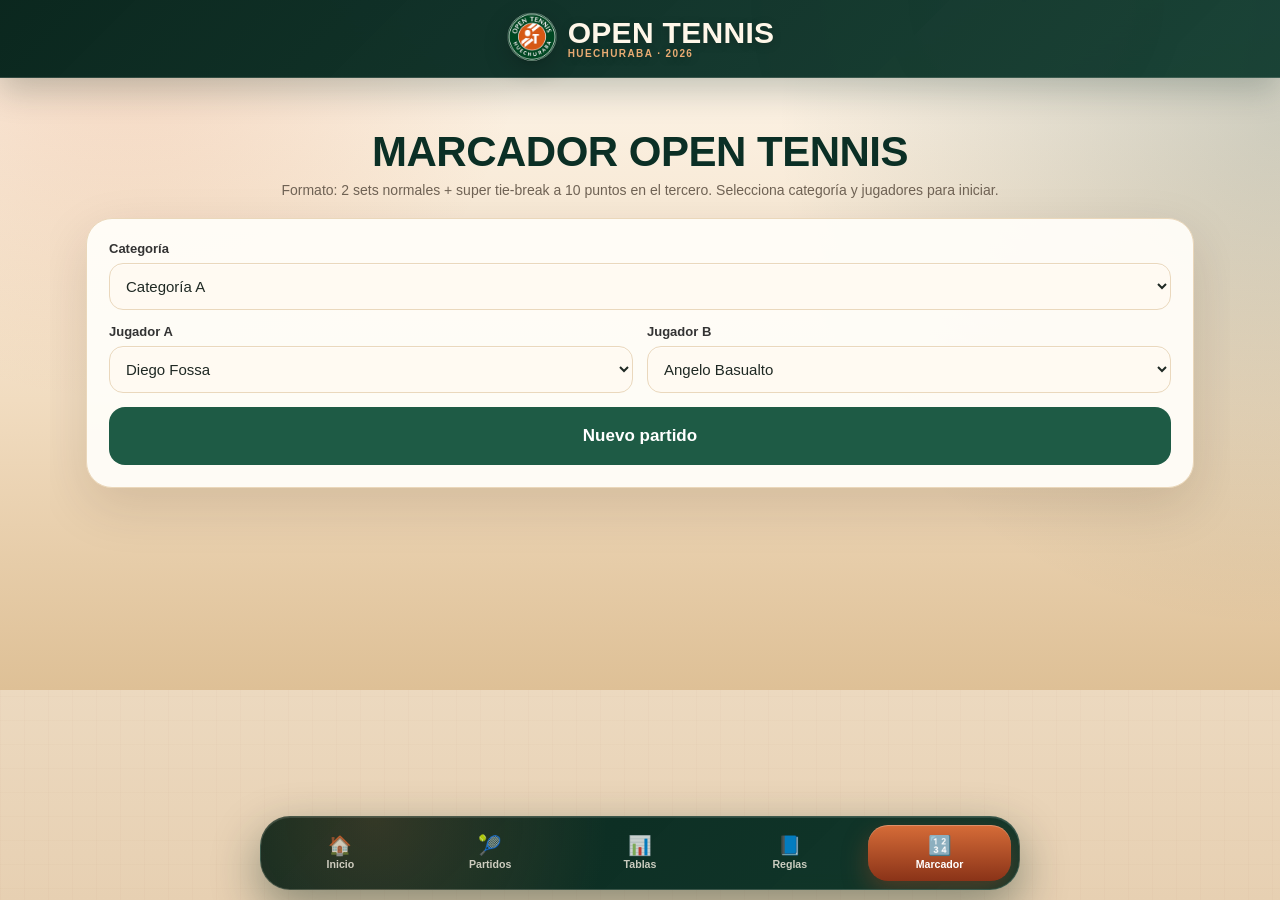
==== marcador.html @ 6104d32c "Add files via upload" ====
<!DOCTYPE html>
<html lang="es">
<head>
  <meta charset="UTF-8" />
  <meta name="viewport" content="width=device-width, initial-scale=1, viewport-fit=cover" />
  <title>Marcador Open Tennis</title>

  <style>
    :root {
      --club-green: #6aa84f;
      --club-green-dark: #4f8738;
      --club-orange: #ff9900;
      --club-orange-dark: #e68a00;
      --bg: #f5f7f4;
      --card: #ffffff;
      --text: #1f2933;
      --muted: #6b7280;
      --line: #d9e2d1;
      --soft-green: #eaf4e4;
      --soft-orange: #fff3df;
      --danger: #c00000;
      --danger-soft: #fde8e8;
      --info: #2563eb;
      --info-soft: #eaf1ff;
      --shadow: 0 8px 24px rgba(0,0,0,0.10);
      --radius: 22px;
    }

    * {
      box-sizing: border-box;
    }

    html,
    body {
      width: 100%;
      max-width: 100%;
      overflow-x: hidden;
      -webkit-text-size-adjust: 100%;
      text-size-adjust: 100%;
    }

    body {
      margin: 0;
      font-family: Arial, sans-serif;
      background: linear-gradient(180deg, #ffffff 0%, var(--bg) 100%);
      color: var(--text);
    }

    .app {
      max-width: 1120px;
      margin: 0 auto;
      padding: 18px;
    }

    .header {
      text-align: center;
      margin-bottom: 18px;
    }

    .header h1 {
      margin: 0;
      font-size: clamp(28px, 5vw, 42px);
      font-weight: 900;
      color: var(--club-green-dark);
      letter-spacing: -0.5px;
    }

    .header p {
      margin: 6px 0 0;
      color: var(--muted);
      font-size: 14px;
    }

    .setup-card,
    .score-card,
    .side-card,
    .status-card,
    .final-card,
    .history-card,
    .manual-card {
      background: var(--card);
      border: 1px solid var(--line);
      border-radius: var(--radius);
      box-shadow: var(--shadow);
    }

    .setup-card {
      padding: 16px;
      margin-bottom: 16px;
    }

    .setup-grid {
      display: grid;
      grid-template-columns: 160px 1fr 1fr auto;
      gap: 12px;
      align-items: end;
    }

    .label {
      font-size: 13px;
      font-weight: 800;
      margin-bottom: 7px;
      color: #333;
    }

    select,
    input,
    button {
      font-family: inherit;
    }

    select,
    input[type="number"] {
      width: 100%;
      border: 1px solid var(--line);
      border-radius: 14px;
      padding: 13px 12px;
      font-size: 15px;
      background: white;
      outline: none;
    }

    select:focus,
    input[type="number"]:focus {
      border-color: var(--club-green);
      box-shadow: 0 0 0 3px rgba(106,168,79,0.16);
    }

    .score-layout {
      display: grid;
      grid-template-columns: 1.35fr 0.85fr;
      gap: 16px;
    }

    .score-card {
      padding: 16px;
    }

    .match-banner {
      background: linear-gradient(135deg, var(--club-green), var(--club-green-dark));
      color: white;
      border-radius: 20px;
      padding: 16px;
      text-align: center;
      margin-bottom: 14px;
      position: relative;
      overflow: hidden;
    }

    .match-banner::after {
      content: "";
      position: absolute;
      width: 180px;
      height: 180px;
      right: -70px;
      top: -85px;
      border-radius: 999px;
      background: rgba(255, 255, 255, 0.12);
      pointer-events: none;
    }

    .match-banner-title {
      font-size: 13px;
      font-weight: 800;
      opacity: 0.9;
      text-transform: uppercase;
      letter-spacing: 0.06em;
      margin-bottom: 6px;
      position: relative;
      z-index: 1;
    }

    .match-banner-names {
      font-size: clamp(22px, 4vw, 34px);
      font-weight: 900;
      line-height: 1.15;
      position: relative;
      z-index: 1;
    }

    .serve-strip {
      margin-top: 12px;
      display: inline-flex;
      align-items: center;
      gap: 8px;
      padding: 8px 13px;
      border-radius: 999px;
      background: rgba(255,255,255,0.18);
      font-weight: 800;
      font-size: 14px;
      position: relative;
      z-index: 1;
    }

    .wake-strip {
      margin-top: 10px;
      display: flex;
      flex-wrap: wrap;
      align-items: center;
      justify-content: center;
      gap: 8px;
      position: relative;
      z-index: 1;
    }

    .wake-indicator {
      display: inline-flex;
      align-items: center;
      justify-content: center;
      gap: 6px;
      border-radius: 999px;
      padding: 7px 11px;
      background: rgba(255,255,255,0.16);
      color: white;
      font-size: 12px;
      font-weight: 900;
    }

    .wake-indicator.on {
      background: rgba(255,255,255,0.28);
    }

    .mini-action {
      border: 1px solid rgba(255,255,255,0.45);
      background: rgba(255,255,255,0.15);
      color: white;
      padding: 8px 11px;
      border-radius: 999px;
      font-size: 12px;
      min-height: 0;
    }

    /*
      El encabezado queda limpio: solo categoría y jugadores.
      El sacador y el estado del partido se muestran únicamente
      en la tarjeta "Estado del partido".
    */
    .match-banner .serve-strip,
    .match-banner .wake-strip {
      display: none !important;
    }

    .big-score {
      display: grid;
      grid-template-columns: 1fr 1fr;
      gap: 12px;
      margin-bottom: 14px;
    }

    .player-control {
      border: 2px solid var(--line);
      border-radius: 22px;
      padding: 14px;
      background: white;
      transition: 0.2s ease;
      min-width: 0;
    }

    .player-control.serving {
      border-color: var(--club-orange);
      background: var(--soft-orange);
      box-shadow: 0 0 0 4px rgba(255,153,0,0.15);
    }

    .player-name {
      font-size: 18px;
      font-weight: 900;
      text-align: center;
      margin-bottom: 10px;
    }

    .game-points {
      font-size: clamp(48px, 9vw, 86px);
      font-weight: 900;
      text-align: center;
      line-height: 1;
      color: var(--club-green-dark);
      margin-bottom: 12px;
    }

    .player-control.serving .game-points {
      color: var(--club-orange-dark);
    }

    .point-btn {
      width: 100%;
      border: none;
      background: var(--club-green);
      color: white;
      padding: 18px 12px;
      border-radius: 18px;
      font-size: 20px;
      font-weight: 900;
      cursor: pointer;
      min-height: 70px;
    }

    .player-control.serving .point-btn {
      background: var(--club-orange);
    }

    button {
      border: none;
      border-radius: 16px;
      padding: 13px 14px;
      font-size: 15px;
      font-weight: 900;
      cursor: pointer;
      transition: transform 0.08s ease, opacity 0.2s ease, box-shadow 0.2s ease;
      -webkit-tap-highlight-color: transparent;
    }

    button:active {
      transform: scale(0.98);
    }

    button:disabled {
      opacity: 0.55;
      cursor: not-allowed;
    }

    .controls-row {
      display: grid;
      grid-template-columns: repeat(5, minmax(0, 1fr));
      gap: 10px;
      margin-top: 14px;
    }

    .ghost {
      background: white;
      border: 1px solid var(--line);
      color: var(--text);
    }

    .undo-btn {
      background: #fff7ed;
      border: 1px solid #f59e0b;
      color: #92400e;
    }

    .undo-btn:not(:disabled) {
      background: #f59e0b;
      border-color: #d97706;
      color: white;
      box-shadow: 0 8px 18px rgba(245, 158, 11, 0.24);
    }

    .undo-btn:disabled {
      background: #fef3c7;
      border-color: #fde68a;
      color: #a16207;
      opacity: 0.72;
    }

    .green-btn {
      background: var(--club-green);
      color: white;
    }

    .orange-btn {
      background: var(--club-orange);
      color: white;
    }

    .blue-btn {
      background: var(--info);
      color: white;
    }

    .danger-btn {
      background: var(--danger);
      color: white;
    }

    .sets-table {
      margin-top: 14px;
      border: 1px solid var(--line);
      border-radius: 18px;
      overflow: hidden;
      background: white;
    }

    .sets-row {
      display: grid;
      grid-template-columns: 1.4fr 0.8fr 0.8fr 0.8fr 0.8fr;
      text-align: center;
      align-items: center;
      border-bottom: 1px solid var(--line);
    }

    .sets-row:last-child {
      border-bottom: none;
    }

    .sets-head {
      background: var(--club-green);
      color: white;
      font-weight: 900;
      font-size: 13px;
    }

    .sets-row > div {
      padding: 10px 8px;
      border-right: 1px solid var(--line);
    }

    .sets-row > div:last-child {
      border-right: none;
    }

    .sets-player {
      text-align: left;
      font-weight: 900;
    }

    .sets-number {
      font-size: 22px;
      font-weight: 900;
    }

    .side {
      display: grid;
      gap: 14px;
      align-content: start;
    }

    .side-card,
    .manual-card {
      padding: 14px;
    }

    .side-title {
      font-size: 17px;
      font-weight: 900;
      margin-bottom: 10px;
      color: var(--club-green-dark);
    }

    .set-mini {
      display: grid;
      gap: 10px;
    }

    .set-box {
      border: 1px solid var(--line);
      border-radius: 16px;
      padding: 12px;
      background: white;
    }

    .set-box.active {
      border-color: var(--club-orange);
      background: var(--soft-orange);
    }

    .set-box.done {
      border-color: var(--club-green);
      background: var(--soft-green);
    }

    .set-box-title {
      display: flex;
      justify-content: space-between;
      gap: 10px;
      align-items: center;
      font-weight: 900;
      margin-bottom: 8px;
    }

    .set-score-line {
      display: grid;
      grid-template-columns: 1fr auto;
      gap: 10px;
      margin: 5px 0;
      align-items: center;
    }

    .set-score-name {
      font-size: 13px;
      color: #333;
      font-weight: 700;
    }

    .set-score-value {
      font-size: 24px;
      font-weight: 900;
    }

    .badge {
      display: inline-block;
      border-radius: 999px;
      padding: 6px 10px;
      font-size: 12px;
      font-weight: 900;
      background: #f3f4f6;
      color: #333;
      border: 1px solid var(--line);
    }

    .badge.green {
      background: var(--soft-green);
      color: var(--club-green-dark);
      border-color: #b6d7a8;
    }

    .badge.orange {
      background: var(--soft-orange);
      color: #9a5b00;
      border-color: #ffd38a;
    }

    .badge.red {
      background: var(--danger-soft);
      color: var(--danger);
      border-color: #f4aaaa;
    }

    .badge.blue {
      background: var(--info-soft);
      color: var(--info);
      border-color: #adc7ff;
    }

    .status-card {
      padding: 16px;
      margin-top: 16px;
    }

    .status-title {
      font-size: 20px;
      font-weight: 900;
      margin-bottom: 10px;
      color: var(--club-green-dark);
    }

    .status-line {
      display: flex;
      gap: 8px;
      flex-wrap: wrap;
    }

    .change-alert {
      display: none;
      margin-top: 12px;
      background: var(--club-orange);
      color: white;
      padding: 12px;
      border-radius: 16px;
      font-weight: 900;
      text-align: center;
      font-size: 18px;
    }

    .change-alert.visible {
      display: block;
    }

    .final-card {
      display: none;
      padding: 18px;
      margin-top: 16px;
      border: 2px solid var(--club-green);
      background: linear-gradient(135deg, #eaf4e4 0%, #ffffff 48%, #fff3df 100%);
      text-align: center;
      overflow: hidden;
      position: relative;
    }

    .final-card::before {
      content: "🏆";
      position: absolute;
      right: 18px;
      top: 12px;
      font-size: 48px;
      opacity: 0.15;
    }

    .final-card.visible {
      display: block;
    }

    .final-title {
      font-size: 24px;
      font-weight: 900;
      color: var(--club-green-dark);
      margin-bottom: 8px;
    }

    .final-winner {
      font-size: clamp(26px, 5vw, 38px);
      font-weight: 900;
      margin-bottom: 8px;
      letter-spacing: -0.5px;
    }

    .final-result {
      display: inline-block;
      background: white;
      border: 1px solid #b6d7a8;
      border-radius: 999px;
      padding: 9px 15px;
      font-size: 16px;
      font-weight: 900;
      color: var(--club-green-dark);
      box-shadow: 0 8px 22px rgba(0,0,0,0.08);
    }

    .final-actions {
      display: grid;
      grid-template-columns: repeat(3, minmax(0, 1fr));
      gap: 10px;
      margin-top: 14px;
    }

    .final-preview {
      margin-top: 14px;
      border: 1px dashed #b6d7a8;
      border-radius: 18px;
      padding: 12px;
      background: rgba(255,255,255,0.7);
      color: #35502c;
      font-weight: 800;
      font-size: 13px;
    }

    .history-card {
      margin-top: 16px;
      overflow: hidden;
    }

    .history-toggle {
      width: 100%;
      background: white;
      color: var(--text);
      border-radius: 0;
      border-bottom: 1px solid var(--line);
      text-align: left;
      display: flex;
      justify-content: space-between;
      align-items: center;
    }

    .history-content {
      display: none;
      padding: 12px;
    }

    .history-card.open .history-content {
      display: block;
    }

    .log-list {
      display: grid;
      gap: 8px;
      max-height: 260px;
      overflow: auto;
    }

    .log-item {
      border: 1px solid var(--line);
      border-radius: 12px;
      padding: 9px 10px;
      background: white;
      font-size: 13px;
    }

    .log-item.success {
      background: var(--soft-green);
      border-color: #b6d7a8;
      font-weight: 800;
    }

    .log-item.warning {
      background: var(--soft-orange);
      border-color: #ffd38a;
      font-weight: 800;
    }

    .log-item.danger {
      background: var(--danger-soft);
      border-color: #f4aaaa;
      font-weight: 800;
    }

    .log-item.info {
      background: #f8fafc;
    }

    .manual-note {
      margin: 0 0 10px;
      color: var(--muted);
      font-size: 13px;
      line-height: 1.35;
    }

    .modal-backdrop {
      position: fixed;
      inset: 0;
      display: none;
      align-items: center;
      justify-content: center;
      padding: 16px;
      background: rgba(15, 23, 42, 0.58);
      z-index: 9999;
    }

    .modal-backdrop.visible {
      display: flex;
    }

    .modal {
      width: min(720px, 100%);
      max-height: min(88vh, 760px);
      overflow: auto;
      background: white;
      border-radius: 24px;
      box-shadow: 0 24px 70px rgba(0,0,0,0.35);
      border: 1px solid rgba(255,255,255,0.5);
    }

    .modal-header {
      position: sticky;
      top: 0;
      z-index: 2;
      display: flex;
      align-items: center;
      justify-content: space-between;
      gap: 12px;
      padding: 16px 18px;
      border-bottom: 1px solid var(--line);
      background: rgba(255,255,255,0.96);
      backdrop-filter: blur(12px);
      -webkit-backdrop-filter: blur(12px);
    }

    .modal-title {
      font-size: 20px;
      font-weight: 900;
      color: var(--club-green-dark);
    }

    .modal-close {
      width: 42px;
      height: 42px;
      padding: 0;
      border-radius: 999px;
    }

    .modal-body {
      padding: 16px 18px;
    }

    .correction-grid {
      display: grid;
      grid-template-columns: 1.1fr 1fr 1fr;
      gap: 10px;
      align-items: end;
      margin-bottom: 12px;
    }

    .correction-grid.head {
      font-size: 12px;
      color: var(--muted);
      font-weight: 900;
      text-transform: uppercase;
      letter-spacing: 0.04em;
      align-items: center;
    }

    .modal-actions {
      display: flex;
      justify-content: flex-end;
      gap: 10px;
      padding: 16px 18px;
      border-top: 1px solid var(--line);
      background: #fafafa;
    }

    .toast {
      position: fixed;
      left: 50%;
      bottom: calc(86px + env(safe-area-inset-bottom, 0px));
      transform: translateX(-50%) translateY(10px);
      z-index: 10000;
      width: min(520px, calc(100% - 24px));
      border-radius: 999px;
      background: rgba(15, 23, 42, 0.94);
      color: white;
      padding: 12px 16px;
      box-shadow: 0 16px 40px rgba(0,0,0,0.26);
      font-size: 14px;
      font-weight: 800;
      text-align: center;
      opacity: 0;
      pointer-events: none;
      transition: opacity 180ms ease, transform 180ms ease;
    }

    .toast.visible {
      opacity: 1;
      transform: translateX(-50%) translateY(0);
    }

    .mobile-appbar {
      display: none;
    }

    .bottom-nav {
      display: none;
    }

    .app,
    .score-card,
    .setup-card,
    .side-card,
    .status-card,
    .final-card,
    .history-card,
    .sets-table,
    .match-banner,
    .player-control {
      min-width: 0;
      max-width: 100%;
    }

    .match-banner-names,
    .player-name,
    .sets-player,
    .log-item {
      overflow-wrap: anywhere;
    }

    @media (max-width: 900px) {
      .score-layout {
        grid-template-columns: 1fr;
      }

      .side {
        order: 2;
      }

      .setup-grid {
        grid-template-columns: 1fr 1fr;
      }

      .setup-grid > div:first-child,
      .setup-grid > div:last-child {
        grid-column: 1 / -1;
      }
    }

    @media (max-width: 820px) {
      body {
        padding-bottom: calc(78px + env(safe-area-inset-bottom));
      }

      .mobile-appbar {
        position: sticky;
        top: 0;
        display: flex;
        align-items: center;
        justify-content: space-between;
        min-height: 54px;
        padding: calc(10px + env(safe-area-inset-top)) 14px 10px;
        background: rgba(255,255,255,0.96);
        backdrop-filter: blur(16px);
        -webkit-backdrop-filter: blur(16px);
        border-bottom: 1px solid #d9e2d1;
        box-shadow: 0 5px 18px rgba(0,0,0,0.06);
        z-index: 150;
      }

      .appbar-brand {
        color: #053b2c;
        text-decoration: none;
        font-weight: 900;
        font-size: 20px;
        line-height: 1;
      }

      .appbar-section {
        color: #6b7280;
        font-size: 12px;
        font-weight: 900;
      }

      .bottom-nav {
        position: fixed;
        left: 0;
        right: 0;
        bottom: 0;
        height: calc(68px + env(safe-area-inset-bottom));
        display: grid;
        grid-template-columns: repeat(5, minmax(0, 1fr));
        gap: 5px;
        padding: 6px 7px calc(6px + env(safe-area-inset-bottom));
        background: rgba(255,255,255,0.98);
        border-top: 1px solid #d9e2d1;
        box-shadow: 0 -8px 24px rgba(0,0,0,0.11);
        z-index: 250;
      }

      .bottom-nav a {
        min-width: 0;
        width: 100%;
        height: 56px;
        padding: 7px 4px 6px;
        border-radius: 16px;
        display: flex;
        flex-direction: column;
        justify-content: center;
        align-items: center;
        gap: 4px;
        text-align: center;
        color: #2f3b35;
        font-size: 10.8px;
        line-height: 1.05;
        font-weight: 900;
        text-decoration: none;
        overflow: hidden;
        -webkit-tap-highlight-color: transparent;
      }

      .bottom-nav a.active {
        color: white;
        background: linear-gradient(180deg, var(--club-green), var(--club-green-dark));
      }

      .bottom-nav .nav-icon {
        display: block;
        font-size: 20px;
        line-height: 1;
      }

      .bottom-nav .nav-label {
        display: block;
        max-width: 100%;
        overflow: hidden;
        text-overflow: ellipsis;
      }

      .app {
        width: 100%;
        max-width: 720px;
        padding: 12px 12px 22px;
      }

      .app > .header {
        display: none;
      }

      .setup-card,
      .score-card,
      .side-card,
      .status-card,
      .final-card,
      .history-card,
      .manual-card {
        border-radius: 18px;
        box-shadow: 0 6px 20px rgba(0,0,0,0.08);
      }

      .match-banner {
        border-radius: 18px;
        padding: 14px;
      }

      .sets-table {
        width: 100%;
        overflow: hidden;
      }

      .sets-row {
        grid-template-columns: minmax(82px, 1.35fr) repeat(4, minmax(42px, 0.75fr));
      }

      .sets-row > div {
        min-width: 0;
      }

      .sets-player {
        font-size: 12.5px;
      }
    }

    @media (max-width: 700px) {
      .app {
        padding: 12px;
      }

      .setup-grid {
        grid-template-columns: 1fr;
      }

      .big-score {
        grid-template-columns: 1fr;
      }

      .controls-row,
      .final-actions {
        grid-template-columns: 1fr;
      }

      .point-btn {
        min-height: 74px;
        font-size: 21px;
      }

      .sets-row {
        grid-template-columns: 1.4fr 0.7fr 0.7fr 0.7fr 0.7fr;
        font-size: 13px;
      }

      .sets-row > div {
        padding: 8px 5px;
      }

      .sets-number {
        font-size: 20px;
      }

      .final-winner {
        font-size: 24px;
      }

      .correction-grid,
      .correction-grid.head {
        grid-template-columns: 1fr 1fr;
      }

      .correction-grid > div:first-child,
      .correction-grid.head > div:first-child {
        grid-column: 1 / -1;
      }

      .modal-actions {
        display: grid;
        grid-template-columns: 1fr;
      }
    }

    @media (max-width: 380px) {
      .bottom-nav a {
        font-size: 9.8px;
        border-radius: 14px;
      }

      .bottom-nav .nav-icon {
        font-size: 18px;
      }

      .app {
        padding-left: 9px;
        padding-right: 9px;
      }
    }

    /* Modo horizontal móvil: pantalla compacta para registrar puntos con más comodidad. */
    @media (orientation: landscape) and (max-height: 560px) and (max-width: 980px) {
      body {
        padding-bottom: 0;
      }

      .app-topbar,
      .mobile-appbar,
      .bottom-nav,
      .app > .header,
      .history-card {
        display: none !important;
      }

      .app {
        max-width: none;
        padding: 6px;
      }

      .setup-card {
        padding: 7px;
        margin-bottom: 6px;
        border-radius: 14px;
      }

      .setup-grid {
        grid-template-columns: 120px 1fr 1fr auto;
        gap: 7px;
      }

      .setup-grid > div:first-child,
      .setup-grid > div:last-child {
        grid-column: auto;
      }

      .label {
        font-size: 10px;
        margin-bottom: 3px;
      }

      select,
      input[type="number"] {
        padding: 7px 8px;
        border-radius: 10px;
        font-size: 12px;
      }

      button {
        padding: 8px 9px;
        border-radius: 12px;
        font-size: 12px;
      }

      .score-layout {
        grid-template-columns: minmax(0, 1.55fr) minmax(230px, 0.72fr);
        gap: 7px;
      }

      .score-card,
      .side-card,
      .manual-card,
      .status-card,
      .final-card {
        padding: 8px;
        border-radius: 14px;
        box-shadow: 0 4px 14px rgba(0,0,0,0.08);
      }

      .match-banner {
        padding: 8px;
        margin-bottom: 7px;
        border-radius: 14px;
      }

      .match-banner-title {
        font-size: 10px;
        margin-bottom: 2px;
      }

      .match-banner-names {
        font-size: clamp(16px, 3.1vw, 22px);
        white-space: nowrap;
        overflow: hidden;
        text-overflow: ellipsis;
      }

      .serve-strip,
      .wake-strip {
        margin-top: 5px;
      }

      .serve-strip,
      .wake-indicator,
      .mini-action {
        padding: 5px 8px;
        font-size: 10.5px;
      }

      .big-score {
        grid-template-columns: 1fr 1fr;
        gap: 7px;
        margin-bottom: 7px;
      }

      .player-control {
        padding: 8px;
        border-radius: 14px;
      }

      .player-name {
        font-size: 13px;
        margin-bottom: 4px;
        min-height: 30px;
        display: flex;
        align-items: center;
        justify-content: center;
      }

      .game-points {
        font-size: clamp(42px, 9vh, 60px);
        margin-bottom: 5px;
      }

      .point-btn {
        min-height: 52px;
        padding: 8px 6px;
        border-radius: 12px;
        font-size: 16px;
      }

      .sets-table {
        margin-top: 7px;
        border-radius: 12px;
      }

      .sets-row > div {
        padding: 5px 4px;
      }

      .sets-head {
        font-size: 10px;
      }

      .sets-player {
        font-size: 10.5px;
      }

      .sets-number {
        font-size: 16px;
      }

      .status-card {
        margin-top: 7px;
      }

      .status-title {
        font-size: 13px;
        margin-bottom: 6px;
      }

      .badge {
        padding: 4px 6px;
        font-size: 10px;
      }

      .change-alert {
        margin-top: 6px;
        padding: 7px;
        font-size: 13px;
        border-radius: 12px;
      }

      .controls-row {
        grid-template-columns: repeat(5, minmax(0, 1fr));
        gap: 6px;
        margin-top: 7px;
      }

      .side {
        gap: 7px;
      }

      .side-title {
        font-size: 13px;
        margin-bottom: 6px;
      }

      .set-mini {
        gap: 6px;
      }

      .set-box {
        padding: 7px;
        border-radius: 12px;
      }

      .set-box-title {
        margin-bottom: 4px;
        font-size: 12px;
      }

      .set-score-line {
        margin: 2px 0;
      }

      .set-score-name {
        font-size: 10.5px;
      }

      .set-score-value {
        font-size: 17px;
      }

      .manual-note {
        display: none;
      }

      .final-card {
        margin-top: 7px;
      }

      .final-title {
        font-size: 16px;
      }

      .final-winner {
        font-size: 20px;
      }

      .final-result,
      .final-preview {
        font-size: 11px;
      }

      .final-actions {
        grid-template-columns: repeat(3, minmax(0, 1fr));
        gap: 6px;
      }
    }


    /* Flujo nuevo: configuración inicial separada del marcador. */
    body:not(.match-active) .score-layout {
      display: none !important;
    }

    body.match-active .setup-card {
      display: none !important;
    }

    body:not(.match-active) .setup-card {
      max-width: 720px;
      margin: 20px auto 0;
      padding: 22px;
    }

    body:not(.match-active) .setup-grid {
      grid-template-columns: 1fr 1fr;
      gap: 14px;
    }

    body:not(.match-active) .setup-grid > div:first-child,
    body:not(.match-active) .setup-grid > div:last-child {
      grid-column: 1 / -1;
    }

    body:not(.match-active) #newMatchBtn {
      width: 100%;
      min-height: 58px;
      font-size: 17px;
      border-radius: 18px;
    }

    body:not(.match-active) .header {
      max-width: 720px;
      margin: 18px auto 16px;
    }

    body:not(.match-active) .header p::after {
      content: " Selecciona categoría y jugadores para iniciar.";
    }

    @media (max-width: 700px) {
      body:not(.match-active) .setup-card {
        margin-top: 10px;
        padding: 16px;
      }

      body:not(.match-active) .setup-grid {
        grid-template-columns: 1fr;
      }
    }

    /* En horizontal se oculta la barra inferior real de la app para ganar espacio. */
    @media (orientation: landscape) and (max-height: 560px) and (max-width: 980px) {
      body {
        padding-bottom: 0 !important;
      }

      #appBottomNav,
      .app-bottom-nav,
      .bottom-nav {
        display: none !important;
      }

      body.match-active .score-layout {
        display: grid !important;
      }

      body:not(.match-active) .setup-card {
        max-width: 760px;
        margin-top: 6px;
        padding: 10px;
      }

      body:not(.match-active) .setup-grid {
        grid-template-columns: 110px 1fr 1fr auto;
        gap: 8px;
      }

      body:not(.match-active) .setup-grid > div:first-child,
      body:not(.match-active) .setup-grid > div:last-child {
        grid-column: auto;
      }

      body:not(.match-active) #newMatchBtn {
        min-height: 38px;
        font-size: 12px;
        border-radius: 12px;
        white-space: nowrap;
      }
    }

    /* Refuerzo: ocultar barra inferior en horizontal aunque el navegador reporte otra altura. */
    @media screen and (orientation: landscape) and (max-height: 700px),
           screen and (orientation: landscape) and (pointer: coarse) {
      html,
      body,
      body.match-active {
        padding-bottom: 0 !important;
        margin-bottom: 0 !important;
      }

      #appBottomNav,
      nav#appBottomNav,
      .app-bottom-nav,
      nav.app-bottom-nav,
      .bottom-nav,
      nav.bottom-nav {
        display: none !important;
        visibility: hidden !important;
        opacity: 0 !important;
        height: 0 !important;
        min-height: 0 !important;
        max-height: 0 !important;
        padding: 0 !important;
        margin: 0 !important;
        border: 0 !important;
        overflow: hidden !important;
        pointer-events: none !important;
      }

      .app {
        padding-bottom: 6px !important;
      }
    }

    /* Refuerzo por JavaScript: útil si orientation no se actualiza bien en la PWA. */
    body.is-landscape-mobile,
    body.is-landscape-mobile.match-active {
      padding-bottom: 0 !important;
      margin-bottom: 0 !important;
    }

    body.is-landscape-mobile #appBottomNav,
    body.is-landscape-mobile nav#appBottomNav,
    body.is-landscape-mobile .app-bottom-nav,
    body.is-landscape-mobile nav.app-bottom-nav,
    body.is-landscape-mobile .bottom-nav,
    body.is-landscape-mobile nav.bottom-nav {
      display: none !important;
      visibility: hidden !important;
      opacity: 0 !important;
      height: 0 !important;
      min-height: 0 !important;
      max-height: 0 !important;
      padding: 0 !important;
      margin: 0 !important;
      border: 0 !important;
      overflow: hidden !important;
      pointer-events: none !important;
    }

    body.is-landscape-mobile .app {
      padding-bottom: 6px !important;
    }


    /* Modo vertical móvil optimizado: título, puntos, estado y resultado visibles antes de los controles. */
    @media screen and (max-width: 820px) and (orientation: portrait) {
      body.match-active {
        padding-bottom: calc(74px + env(safe-area-inset-bottom)) !important;
      }

      body.match-active .app {
        max-width: 560px;
        padding: 8px 8px calc(84px + env(safe-area-inset-bottom));
      }

      body.match-active .score-layout {
        grid-template-columns: 1fr !important;
        gap: 8px;
      }

      body.match-active .score-card {
        padding: 8px;
        border-radius: 20px;
        box-shadow: 0 5px 18px rgba(0,0,0,0.08);
      }

      body.match-active .match-banner {
        margin-bottom: 8px;
        padding: 11px 12px;
        border-radius: 18px;
      }

      body.match-active .match-banner::after {
        width: 130px;
        height: 130px;
        right: -48px;
        top: -60px;
      }

      body.match-active .match-banner-title {
        font-size: 11px;
        margin-bottom: 4px;
      }

      body.match-active .match-banner-names {
        font-size: clamp(22px, 7.1vw, 32px);
        line-height: 1.06;
      }

      body.match-active .big-score {
        grid-template-columns: 1fr 1fr !important;
        gap: 8px;
        margin-bottom: 8px;
      }

      body.match-active .player-control {
        padding: 8px;
        border-radius: 18px;
      }

      body.match-active .player-name {
        min-height: 32px;
        margin-bottom: 4px;
        display: flex;
        align-items: center;
        justify-content: center;
        font-size: clamp(12px, 3.5vw, 15px);
        line-height: 1.08;
      }

      body.match-active .game-points {
        margin-bottom: 6px;
        font-size: clamp(42px, 13vw, 62px);
      }

      body.match-active .point-btn {
        min-height: 56px;
        padding: 8px 5px;
        border-radius: 14px;
        font-size: clamp(13px, 3.8vw, 17px);
        line-height: 1.08;
      }

      body.match-active .status-card {
        margin-top: 8px;
        padding: 11px 12px;
        border-radius: 18px;
      }

      body.match-active .status-title {
        font-size: 16px;
        margin-bottom: 8px;
      }

      body.match-active .status-line {
        gap: 6px;
      }

      body.match-active .badge {
        padding: 5px 8px;
        font-size: 11px;
      }

      body.match-active .change-alert {
        margin-top: 8px;
        padding: 8px 10px;
        border-radius: 13px;
        font-size: 14px;
      }

      body.match-active #setsResultCard {
        margin-top: 8px;
        padding: 10px;
        border-radius: 18px;
        box-shadow: 0 5px 18px rgba(0,0,0,0.08);
      }

      body.match-active #setsResultCard .side-title {
        font-size: 16px;
        margin-bottom: 8px;
      }

      body.match-active #setsResultCard .set-mini {
        grid-template-columns: repeat(3, minmax(0, 1fr));
        gap: 6px;
      }

      body.match-active #setsResultCard .set-box {
        padding: 7px;
        border-radius: 13px;
      }

      body.match-active #setsResultCard .set-box-title {
        display: block;
        margin-bottom: 5px;
        font-size: 11px;
        line-height: 1.08;
      }

      body.match-active #setsResultCard .set-box-title .badge {
        display: inline-block;
        margin-top: 4px;
        padding: 3px 6px;
        font-size: 9px;
        max-width: 100%;
        white-space: normal;
      }

      body.match-active #setsResultCard .set-score-line {
        gap: 4px;
        margin: 2px 0;
      }

      body.match-active #setsResultCard .set-score-name {
        min-width: 0;
        font-size: 9.5px;
        white-space: nowrap;
        overflow: hidden;
        text-overflow: ellipsis;
      }

      body.match-active #setsResultCard .set-score-value {
        font-size: 18px;
      }

      body.match-active .side {
        gap: 8px;
      }

      body.match-active .side .manual-card {
        display: none !important;
      }

      body.match-active .controls-row {
        grid-template-columns: repeat(3, minmax(0, 1fr));
        gap: 6px;
        margin-top: 8px;
      }

      body.match-active .controls-row button {
        min-height: 42px;
        padding: 8px 6px;
        border-radius: 13px;
        font-size: 11.5px;
        line-height: 1.05;
      }

      body.match-active #clearSavedBtn,
      body.match-active .history-card {
        display: none !important;
      }
    }

    @media screen and (max-width: 380px) and (orientation: portrait) {
      body.match-active .app {
        padding-left: 6px;
        padding-right: 6px;
      }

      body.match-active .match-banner-names {
        font-size: clamp(20px, 6.5vw, 28px);
      }

      body.match-active .point-btn {
        font-size: 12.5px;
      }

      body.match-active #setsResultCard {
        padding: 8px;
      }

      body.match-active #setsResultCard .set-box {
        padding: 6px 5px;
      }
    }


  </style>

  <link rel="manifest" href="manifest.webmanifest">
  <link rel="icon" type="image/png" sizes="32x32" href="assets/icons/favicon-32.png">
  <link rel="icon" type="image/png" sizes="192x192" href="assets/icons/icon-192.png">
  <link rel="apple-touch-icon" href="assets/icons/apple-touch-icon.png">
  <meta name="theme-color" content="#0b2f25">
  <meta name="mobile-web-app-capable" content="yes">
  <meta name="apple-mobile-web-app-capable" content="yes">
  <meta name="apple-mobile-web-app-status-bar-style" content="black-translucent">
  <meta name="apple-mobile-web-app-title" content="Open Tennis">
  <link rel="stylesheet" href="assets/css/v3.css" />
  <link rel="stylesheet" href="assets/css/v4.css?v=4.1" />
  <link rel="stylesheet" href="assets/css/v5.css?v=5" />
  <script defer src="assets/js/app.js?v=7"></script>
</head>

<body class="marcador-page v5-page">
  <aside class="sidebar app-topbar">
    <a class="brand" href="index.html" aria-label="Open Tennis Huechuraba inicio">
      <img class="brand-logo" src="assets/img/logo-open-tennis.png" alt="" aria-hidden="true">
      <span class="brand-text"><span class="brand-main">Open Tennis</span><span class="brand-sub">Huechuraba · 2026</span></span>
    </a>
  </aside>

  <div class="app marcador-app">
    <header class="header">
      <h1>Marcador Open Tennis</h1>
      <p>Formato: 2 sets normales + super tie-break a 10 puntos en el tercero.</p>
    </header>

    <section class="setup-card">
      <div class="setup-grid">
        <div>
          <div class="label">Categoría</div>
          <select id="categorySelect">
            <option value="A">Categoría A</option>
            <option value="B">Categoría B</option>
            <option value="C">Categoría C</option>
            <option value="D">Categoría D</option>
          </select>
        </div>

        <div>
          <div class="label">Jugador A</div>
          <select id="playerASelect"></select>
        </div>

        <div>
          <div class="label">Jugador B</div>
          <select id="playerBSelect"></select>
        </div>

        <div>
          <button class="green-btn" id="newMatchBtn" type="button">Nuevo partido</button>
        </div>
      </div>
    </section>

    <main class="score-layout">
      <section class="score-card" id="scoreCard">
        <div class="match-banner">
          <div class="match-banner-title" id="categoryLabel">Categoría A</div>
          <div class="match-banner-names">
            <span id="bannerNameA">Jugador A</span>
            <span> vs </span>
            <span id="bannerNameB">Jugador B</span>
          </div>
          <div class="serve-strip" id="serveStrip">🎾 Saca Jugador A</div>
          <div class="wake-strip">
            <span class="wake-indicator" id="wakeIndicator">🔒 Pantalla normal</span>
            <button class="mini-action" id="wakeToggleBtn" type="button">Mantener pantalla activa</button>
          </div>
        </div>

        <div class="big-score">
          <div class="player-control" id="playerBoxA">
            <div class="player-name" id="playerNameA">Jugador A</div>
            <div class="game-points" id="gamePointsA">0</div>
            <button class="point-btn" id="pointA" type="button">Punto Jugador A</button>
          </div>

          <div class="player-control" id="playerBoxB">
            <div class="player-name" id="playerNameB">Jugador B</div>
            <div class="game-points" id="gamePointsB">0</div>
            <button class="point-btn" id="pointB" type="button">Punto Jugador B</button>
          </div>
        </div>

        <section class="status-card" id="statusCard">
          <div class="status-title">Estado del partido</div>
          <div class="status-line" id="statusLine"></div>
          <div class="change-alert" id="changeAlert">🔄 Cambio de lado ahora</div>
        </section>

        <section class="final-card" id="finalCard">
          <div class="final-title">Partido finalizado</div>
          <div class="final-winner" id="finalWinner"></div>
          <div class="final-result" id="finalResult"></div>
          <div class="final-preview" id="finalPreview"></div>
          <div class="final-actions">
            <button class="green-btn" id="shareImageBtn" type="button">Compartir imagen</button>
            <button class="orange-btn" id="shareWhatsAppBtn" type="button">WhatsApp texto</button>
            <button class="ghost" id="copyResultBtn" type="button">Copiar resultado</button>
          </div>
        </section>

        <div class="controls-row">
          <button class="undo-btn" id="undoBtn" type="button">Deshacer</button>
          <button class="orange-btn" id="switchServer" type="button">Cambiar sacador</button>
          <button class="blue-btn" id="correctionBtn" type="button">Corregir</button>
          <button class="danger-btn" id="resetBtn" type="button">Reiniciar</button>
          <button class="green-btn" id="configureNewMatchBtn" type="button">Nuevo partido</button>
          <button class="ghost" id="clearSavedBtn" type="button">Borrar guardado</button>
        </div>

        <section class="history-card" id="historyCard">
          <button class="history-toggle" id="historyToggle" type="button">
            <span>Historial de puntos</span>
            <span id="historyIcon">+</span>
          </button>
          <div class="history-content">
            <div class="log-list" id="logList"></div>
          </div>
        </section>
      </section>

      <aside class="side">
        <section class="side-card" id="setsResultCard">
          <div class="side-title">Resultado por sets</div>

          <div class="set-mini">
            <div class="set-box" id="setBox1">
              <div class="set-box-title">
                <span>Set 1</span>
                <span class="badge" id="set1Status">En espera</span>
              </div>
              <div class="set-score-line">
                <span class="set-score-name" id="set1NameA">Jugador A</span>
                <span class="set-score-value" id="set1A">0</span>
              </div>
              <div class="set-score-line">
                <span class="set-score-name" id="set1NameB">Jugador B</span>
                <span class="set-score-value" id="set1B">0</span>
              </div>
              <div id="tb1Box" class="badge blue" style="display:none; margin-top:8px;"></div>
            </div>

            <div class="set-box" id="setBox2">
              <div class="set-box-title">
                <span>Set 2</span>
                <span class="badge" id="set2Status">En espera</span>
              </div>
              <div class="set-score-line">
                <span class="set-score-name" id="set2NameA">Jugador A</span>
                <span class="set-score-value" id="set2A">0</span>
              </div>
              <div class="set-score-line">
                <span class="set-score-name" id="set2NameB">Jugador B</span>
                <span class="set-score-value" id="set2B">0</span>
              </div>
              <div id="tb2Box" class="badge blue" style="display:none; margin-top:8px;"></div>
            </div>

            <div class="set-box" id="setBox3">
              <div class="set-box-title">
                <span>Set 3 · Super tie-break</span>
                <span class="badge" id="set3Status">En espera</span>
              </div>
              <div class="set-score-line">
                <span class="set-score-name" id="set3NameA">Jugador A</span>
                <span class="set-score-value" id="set3A">0</span>
              </div>
              <div class="set-score-line">
                <span class="set-score-name" id="set3NameB">Jugador B</span>
                <span class="set-score-value" id="set3B">0</span>
              </div>
            </div>
          </div>
        </section>

        <section class="manual-card">
          <div class="side-title">Corrección rápida</div>
          <p class="manual-note">Úsalo si te equivocaste en un game, set o super tie-break. La corrección reinicia los puntos del game actual.</p>
          <button class="blue-btn" id="correctionBtnSide" type="button" style="width:100%;">Corregir game/set</button>
        </section>
      </aside>
    </main>
  </div>

  <div class="modal-backdrop" id="correctionModal" aria-hidden="true">
    <div class="modal" role="dialog" aria-modal="true" aria-labelledby="correctionTitle">
      <div class="modal-header">
        <div>
          <div class="modal-title" id="correctionTitle">Corregir marcador</div>
          <div style="font-size:12px; color:#6b7280; font-weight:800; margin-top:3px;">Modifica games/sets y guarda la corrección.</div>
        </div>
        <button class="ghost modal-close" id="correctionClose" type="button" aria-label="Cerrar">×</button>
      </div>

      <div class="modal-body">
        <div class="correction-grid head">
          <div>Sección</div>
          <div id="corrNameAHead">Jugador A</div>
          <div id="corrNameBHead">Jugador B</div>
        </div>

        <div class="correction-grid">
          <div><strong>Set 1 · games</strong></div>
          <input id="corrS1A" type="number" min="0" max="7" inputmode="numeric">
          <input id="corrS1B" type="number" min="0" max="7" inputmode="numeric">
        </div>

        <div class="correction-grid">
          <div><strong>Set 2 · games</strong></div>
          <input id="corrS2A" type="number" min="0" max="7" inputmode="numeric">
          <input id="corrS2B" type="number" min="0" max="7" inputmode="numeric">
        </div>

        <div class="correction-grid">
          <div><strong>Super tie-break</strong></div>
          <input id="corrSTBA" type="number" min="0" max="99" inputmode="numeric">
          <input id="corrSTBB" type="number" min="0" max="99" inputmode="numeric">
        </div>

        <div class="correction-grid">
          <div><strong>Sacador actual</strong></div>
          <select id="corrServer"></select>
          <div></div>
        </div>

        <p class="manual-note" style="margin-top:14px;">
          Nota: si dejas un set con marcador ganador válido, por ejemplo 6-4 o 7-6, el sistema lo marcará como set terminado. Si el partido queda 1 set a 1, activará automáticamente el super tie-break.
        </p>
      </div>

      <div class="modal-actions">
        <button class="ghost" id="correctionCancel" type="button">Cancelar</button>
        <button class="blue-btn" id="correctionApply" type="button">Guardar corrección</button>
      </div>
    </div>
  </div>

  <div class="toast" id="toast" role="status" aria-live="polite"></div>

  <script>
    const CLUB_PLAYERS = {
      A: [
        "Diego Fossa",
        "Angelo Basualto",
        "Claudio Aedo",
        "Felipe Reyes",
        "Jose Astete",
        "Luis Flores",
        "Marcelo López",
        "Tomás Gómez",
        "Nicolás Collao"
      ],
      B: [
        "Gonzalo Barros",
        "Hernán Bravo",
        "Cristhian Linares",
        "Genaro Espinoza",
        "Daniel Vega",
        "Javier González",
        "Diego Cervantes",
        "Jaime Valdebenito",
        "Matías Arellano",
        "Oscar Morales"
      ],
      C: [
        "Aníbal Valenzuela",
        "César Maturana",
        "Constanza Núñez",
        "Hernán Medel",
        "Juan Muñoz",
        "Mauricio Bustamante",
        "Paulo Barrera",
        "Roy Minda"
      ],
      D: [
        "Catalina Valladares",
        "Kamila Riquelme",
        "Loreto Pezoa",
        "María José Valladares",
        "Sara Salas"
      ]
    };

    const STORAGE_KEY = "openTennisMarcadorStateV2";
    const POINT_LABELS = ["0", "15", "30", "40"];

    let history = [];
    let matchActive = false;
    let ignoreSetupEvents = false;
    let toastTimer = null;
    let wakeLock = null;
    let wakeLockWanted = false;

    function clone(obj) {
      return JSON.parse(JSON.stringify(obj));
    }

    function createInitialState() {
      return {
        category: "A",
        players: [CLUB_PLAYERS.A[0], CLUB_PLAYERS.A[1]],
        sets: [
          { games: [0, 0], tiebreakPoints: null, winner: null, tiebreakStartServer: null },
          { games: [0, 0], tiebreakPoints: null, winner: null, tiebreakStartServer: null },
          { superTiebreakPoints: [0, 0], winner: null, startServer: 0 }
        ],
        currentSet: 0,
        matchWinner: null,
        points: [0, 0],
        server: 0,
        inTiebreak: false,
        log: [{ text: "Partido iniciado", type: "info" }]
      };
    }

    function getState() {
      return history[history.length - 1];
    }

    function setMatchActive(active) {
      matchActive = Boolean(active);
      document.body.classList.toggle("match-active", matchActive);
      document.body.classList.toggle("setup-active", !matchActive);

      requestAnimationFrame(() => {
        relocateResultForMobilePortrait();
      });
    }

    function showToast(message) {
      const toast = document.getElementById("toast");
      toast.textContent = message;
      toast.classList.add("visible");

      if (toastTimer) clearTimeout(toastTimer);

      toastTimer = setTimeout(() => {
        toast.classList.remove("visible");
      }, 2300);
    }

    function vibrate(pattern = 35) {
      if (navigator.vibrate) {
        navigator.vibrate(pattern);
      }
    }

    function saveMatch() {
      try {
        localStorage.setItem(
          STORAGE_KEY,
          JSON.stringify({
            version: 2,
            savedAt: new Date().toISOString(),
            history
          })
        );
      } catch (error) {
        console.warn("No se pudo guardar el marcador", error);
      }
    }

    function clearSavedMatch() {
      try {
        localStorage.removeItem(STORAGE_KEY);
      } catch (error) {}
    }

    function loadSavedMatch() {
      try {
        const raw = localStorage.getItem(STORAGE_KEY);
        if (!raw) return null;

        const data = JSON.parse(raw);
        if (!data || !Array.isArray(data.history) || !data.history.length) return null;

        const savedState = data.history[data.history.length - 1];
        if (!savedState || !savedState.category || !Array.isArray(savedState.players)) return null;
        if (!CLUB_PLAYERS[savedState.category]) return null;

        return data.history;
      } catch (error) {
        return null;
      }
    }

    function pushState(state, options = {}) {
      history.push(state);
      saveMatch();
      render();

      if (options.vibrate !== false) {
        vibrate(options.pattern || 28);
      }
    }

    function getPlayerLabel(state, index) {
      return state.players[index] || `Jugador ${index === 0 ? "A" : "B"}`;
    }

    function addLog(state, text, type = "info") {
      state.log = [{ text, type }, ...state.log].slice(0, 40);
    }

    function getSetsWon(state) {
      const won = [0, 0];

      state.sets.forEach(set => {
        if (set.winner === 0 || set.winner === 1) {
          won[set.winner]++;
        }
      });

      return won;
    }

    function formatRegularPoints(points) {
      const [a, b] = points;

      if (a >= 3 && b >= 3) {
        if (a === b) return ["40", "40"];
        if (a === b + 1) return ["AD", "40"];
        if (b === a + 1) return ["40", "AD"];
      }

      return [POINT_LABELS[a] || "40", POINT_LABELS[b] || "40"];
    }

    function getTiebreakServer(startServer, totalPointsPlayed) {
      if (totalPointsPlayed === 0) return startServer;

      const other = startServer === 0 ? 1 : 0;

      if (totalPointsPlayed === 1) return other;

      const block = Math.floor((totalPointsPlayed - 1) / 2);
      return block % 2 === 0 ? other : startServer;
    }

    function getCurrentServer(state) {
      if (state.currentSet === 2 && state.matchWinner === null) {
        const set = state.sets[2];
        const total = set.superTiebreakPoints[0] + set.superTiebreakPoints[1];
        return getTiebreakServer(set.startServer, total);
      }

      if (state.inTiebreak) {
        const set = state.sets[state.currentSet];
        const total = set.tiebreakPoints[0] + set.tiebreakPoints[1];
        return getTiebreakServer(set.tiebreakStartServer, total);
      }

      return state.server;
    }

    function nextServerForNewGame(state) {
      state.server = state.server === 0 ? 1 : 0;
    }

    function getSideChangeMessage(state) {
      if (state.matchWinner !== null) return "";

      if (state.currentSet === 2) {
        const pts = state.sets[2].superTiebreakPoints[0] + state.sets[2].superTiebreakPoints[1];
        if (pts > 0 && pts % 6 === 0) return "Cambio de lado ahora";
        return "";
      }

      if (state.inTiebreak) {
        const tb = state.sets[state.currentSet].tiebreakPoints;
        const pts = tb[0] + tb[1];
        if (pts > 0 && pts % 6 === 0) return "Cambio de lado ahora";
        return "";
      }

      const games = state.sets[state.currentSet].games;
      const totalGames = games[0] + games[1];

      if (totalGames > 0 && totalGames % 2 === 1) {
        return "Cambio de lado ahora";
      }

      return "";
    }

    function wouldWinRegularGame(points, player) {
      const p = [...points];
      p[player]++;

      return p[player] >= 4 && p[player] - p[player === 0 ? 1 : 0] >= 2;
    }

    function wouldWinSet(state, player) {
      if (state.currentSet === 2) {
        const pts = [...state.sets[2].superTiebreakPoints];
        pts[player]++;

        return pts[player] >= 10 && pts[player] - pts[player === 0 ? 1 : 0] >= 2;
      }

      if (state.inTiebreak) {
        const pts = [...state.sets[state.currentSet].tiebreakPoints];
        pts[player]++;

        return pts[player] >= 7 && pts[player] - pts[player === 0 ? 1 : 0] >= 2;
      }

      if (!wouldWinRegularGame(state.points, player)) return false;

      const games = [...state.sets[state.currentSet].games];
      games[player]++;

      return games[player] >= 6 && games[player] - games[player === 0 ? 1 : 0] >= 2;
    }

    function wouldWinMatch(state, player) {
      const won = getSetsWon(state);
      return won[player] + (wouldWinSet(state, player) ? 1 : 0) >= 2;
    }

    function getLiveMoments(state) {
      const moments = [];

      if (state.matchWinner !== null) {
        moments.push({
          text: `${getPlayerLabel(state, state.matchWinner)} ganó el partido`,
          type: "green"
        });
        return moments;
      }

      if (state.currentSet < 2 && !state.inTiebreak) {
        const [a, b] = state.points;

        if (a >= 3 && b >= 3 && a === b) {
          moments.push({ text: "Deuce", type: "orange" });
        }

        if (a >= 3 && b >= 3 && Math.abs(a - b) === 1) {
          const adv = a > b ? 0 : 1;
          moments.push({
            text: `Ventaja ${getPlayerLabel(state, adv)}`,
            type: "orange"
          });
        }

        [0, 1].forEach(player => {
          if (wouldWinRegularGame(state.points, player)) {
            const isReceiver = getCurrentServer(state) !== player;
            moments.push({
              text: `${isReceiver ? "Break point" : "Game point"} para ${getPlayerLabel(state, player)}`,
              type: isReceiver ? "red" : "blue"
            });

            if (wouldWinSet(state, player)) {
              moments.push({
                text: `Set point para ${getPlayerLabel(state, player)}`,
                type: "orange"
              });
            }

            if (wouldWinMatch(state, player)) {
              moments.push({
                text: `Match point para ${getPlayerLabel(state, player)}`,
                type: "red"
              });
            }
          }
        });
      } else {
        [0, 1].forEach(player => {
          if (wouldWinSet(state, player)) {
            moments.push({
              text: `Set point para ${getPlayerLabel(state, player)}`,
              type: "orange"
            });
          }

          if (wouldWinMatch(state, player)) {
            moments.push({
              text: `Match point para ${getPlayerLabel(state, player)}`,
              type: "red"
            });
          }
        });
      }

      return moments;
    }

    function winSet(state, winner) {
      const label = getPlayerLabel(state, winner);
      const set = state.sets[state.currentSet];

      set.winner = winner;
      state.points = [0, 0];
      state.inTiebreak = false;

      addLog(state, `${label} gana el Set ${state.currentSet + 1}`, "success");
      vibrate([40, 40, 40]);

      const won = getSetsWon(state);

      if (won[winner] === 2) {
        state.matchWinner = winner;
        addLog(state, `${label} gana el partido`, "success");
        return;
      }

      state.currentSet++;

      if (state.currentSet === 2) {
        state.sets[2].startServer = state.server;
        addLog(
          state,
          `Comienza super tie-break a 10 puntos. Saca ${getPlayerLabel(state, state.server)}`,
          "info"
        );
      }
    }

    function winGame(state, winner) {
      const label = getPlayerLabel(state, winner);
      const serverBefore = state.server;
      const set = state.sets[state.currentSet];

      set.games[winner]++;
      state.points = [0, 0];

      addLog(state, `${label} gana un game (${set.games[0]}-${set.games[1]})`, "success");

      if (winner !== serverBefore) {
        addLog(state, `Break de ${label}`, "danger");
      }

      nextServerForNewGame(state);

      const [a, b] = set.games;

      if ((a >= 6 || b >= 6) && Math.abs(a - b) >= 2) {
        winSet(state, winner);
        return;
      }

      if (a === 6 && b === 6) {
        set.tiebreakPoints = [0, 0];
        set.tiebreakStartServer = state.server;
        state.inTiebreak = true;

        addLog(
          state,
          `Tie-break del Set ${state.currentSet + 1}. Saca ${getPlayerLabel(state, state.server)}`,
          "info"
        );
      }
    }

    function pointToPlayer(rawState, winner) {
      const state = clone(rawState);

      if (state.matchWinner !== null) return state;

      const set = state.sets[state.currentSet];
      const label = getPlayerLabel(state, winner);

      if (state.currentSet === 2) {
        set.superTiebreakPoints[winner]++;
        addLog(state, `Punto STB para ${label} (${set.superTiebreakPoints[0]}-${set.superTiebreakPoints[1]})`, "info");

        const [a, b] = set.superTiebreakPoints;

        if ((a >= 10 || b >= 10) && Math.abs(a - b) >= 2) {
          winSet(state, winner);
        }

        return state;
      }

      if (state.inTiebreak) {
        set.tiebreakPoints[winner]++;
        addLog(state, `Punto tie-break para ${label} (${set.tiebreakPoints[0]}-${set.tiebreakPoints[1]})`, "info");

        const [a, b] = set.tiebreakPoints;

        if ((a >= 7 || b >= 7) && Math.abs(a - b) >= 2) {
          winSet(state, winner);
        }

        return state;
      }

      state.points[winner]++;

      const [a, b] = state.points;

      if (a >= 4 || b >= 4) {
        if (Math.abs(a - b) >= 2) {
          winGame(state, winner);
          return state;
        }
      }

      if (state.points[winner] === 4 && state.points[winner === 0 ? 1 : 0] <= 2) {
        winGame(state, winner);
        return state;
      }

      addLog(state, `Punto para ${label}`, "info");
      return state;
    }

    function getSetWinnerFromGames(a, b) {
      if (a === 7 && (b === 5 || b === 6)) return 0;
      if (b === 7 && (a === 5 || a === 6)) return 1;
      if (a >= 6 && a - b >= 2) return 0;
      if (b >= 6 && b - a >= 2) return 1;
      return null;
    }

    function getSTBWinner(a, b) {
      if ((a >= 10 || b >= 10) && Math.abs(a - b) >= 2) {
        return a > b ? 0 : 1;
      }
      return null;
    }

    function recalculateMatchFromScore(state) {
      state.points = [0, 0];
      state.inTiebreak = false;
      state.matchWinner = null;

      for (let i = 0; i < 2; i++) {
        const set = state.sets[i];
        const [a, b] = set.games;
        set.winner = getSetWinnerFromGames(a, b);

        if (a === 6 && b === 6 && set.winner === null) {
          set.tiebreakPoints = set.tiebreakPoints || [0, 0];
          set.tiebreakStartServer = state.server;
        } else if (!(a === 7 && b === 6) && !(b === 7 && a === 6)) {
          set.tiebreakPoints = null;
        }
      }

      const stb = state.sets[2].superTiebreakPoints;
      state.sets[2].winner = getSTBWinner(stb[0], stb[1]);

      const won = getSetsWon(state);
      if (won[0] >= 2) state.matchWinner = 0;
      if (won[1] >= 2) state.matchWinner = 1;

      if (state.matchWinner !== null) {
        state.currentSet = state.sets[2].winner !== null ? 2 : (state.sets[1].winner !== null ? 1 : 0);
        return;
      }

      if (state.sets[0].winner === null) {
        state.currentSet = 0;
        state.inTiebreak = state.sets[0].games[0] === 6 && state.sets[0].games[1] === 6;
        return;
      }

      if (state.sets[1].winner === null) {
        state.currentSet = 1;
        state.inTiebreak = state.sets[1].games[0] === 6 && state.sets[1].games[1] === 6;
        return;
      }

      state.currentSet = 2;
      state.sets[2].startServer = state.sets[2].startServer ?? state.server;
    }

    function getScoreParts(state) {
      if (state.matchWinner === null) return [];

      const winner = state.matchWinner;
      const parts = [];

      for (let i = 0; i < 2; i++) {
        const g = state.sets[i].games;

        if (g[0] || g[1] || state.sets[i].winner !== null) {
          parts.push(winner === 0 ? `${g[0]}-${g[1]}` : `${g[1]}-${g[0]}`);
        }
      }

      const stb = state.sets[2].superTiebreakPoints;

      if (stb[0] || stb[1]) {
        parts.push(winner === 0 ? `${stb[0]}-${stb[1]}` : `${stb[1]}-${stb[0]}`);
      }

      return parts;
    }

    function generateResultText(state) {
      if (state.matchWinner === null) return "";

      const winner = state.matchWinner;
      const loser = winner === 0 ? 1 : 0;
      const winnerName = getPlayerLabel(state, winner);
      const loserName = getPlayerLabel(state, loser);
      const parts = getScoreParts(state);

      return `${winnerName} ganó a ${loserName} ${parts.join(" ")}`.trim();
    }

    function generateShareText(state) {
      if (state.matchWinner === null) return "";
      return `🎾 Open Tennis Huechuraba 2026\nCategoría ${state.category}\n${generateResultText(state)}`;
    }

    function escapeHtml(text) {
      return String(text).replace(/[&<>"]/g, char => ({
        "&": "&amp;",
        "<": "&lt;",
        ">": "&gt;",
        "\"": "&quot;"
      }[char]));
    }

    function populatePlayers(category, selectedA, selectedB) {
      const playerA = document.getElementById("playerASelect");
      const playerB = document.getElementById("playerBSelect");
      const players = CLUB_PLAYERS[category];

      playerA.innerHTML = players.map(p => `<option value="${escapeHtml(p)}">${escapeHtml(p)}</option>`).join("");
      playerB.innerHTML = players.map(p => `<option value="${escapeHtml(p)}">${escapeHtml(p)}</option>`).join("");

      playerA.value = selectedA && players.includes(selectedA) ? selectedA : players[0];
      playerB.value = selectedB && players.includes(selectedB) ? selectedB : players[Math.min(1, players.length - 1)];

      ensureDistinctPlayerSelects();
    }

    function ensureDistinctPlayerSelects(changed = null) {
      const playerA = document.getElementById("playerASelect");
      const playerB = document.getElementById("playerBSelect");
      const category = document.getElementById("categorySelect").value;
      const players = CLUB_PLAYERS[category];

      if (playerA.value === playerB.value) {
        const replacement = players.find(p => p !== playerA.value) || players[0];

        if (changed === "A") {
          playerB.value = replacement;
        } else {
          playerA.value = replacement;
        }

        showToast("No se puede elegir el mismo jugador dos veces. Se corrigió automáticamente.");
      }

      [...playerA.options].forEach(option => {
        option.disabled = option.value === playerB.value;
      });

      [...playerB.options].forEach(option => {
        option.disabled = option.value === playerA.value;
      });
    }

    function isMatchDirty() {
      const state = getState();
      if (!state) return false;
      if (history.length > 1) return true;
      if (state.matchWinner !== null) return true;
      return state.sets.some((set, index) => {
        if (index < 2) {
          return set.games[0] || set.games[1] || set.winner !== null || set.tiebreakPoints !== null;
        }
        return set.superTiebreakPoints[0] || set.superTiebreakPoints[1] || set.winner !== null;
      }) || state.points[0] || state.points[1];
    }

    function createMatchFromSetup() {
      const category = document.getElementById("categorySelect").value;
      const pA = document.getElementById("playerASelect").value;
      const pB = document.getElementById("playerBSelect").value;

      const state = createInitialState();
      state.category = category;
      state.players = [pA, pB];
      state.log = [{ text: `Partido iniciado: ${pA} vs ${pB}`, type: "info" }];

      return state;
    }

    function resetMatchWithSetup(options = {}) {
      ensureDistinctPlayerSelects();
      history = [createMatchFromSetup()];
      saveMatch();
      render();

      if (options.toast) showToast(options.toast);
      if (options.vibrate !== false) vibrate(35);
    }

    function startNewMatch() {
      if (matchActive && isMatchDirty()) {
        const ok = confirm("¿Seguro que quieres crear un nuevo partido? Se borrará el marcador actual guardado en este celular.");
        if (!ok) return;
      }

      ensureDistinctPlayerSelects();
      clearSavedMatch();
      history = [createMatchFromSetup()];
      saveMatch();
      setMatchActive(true);
      render();
      requestAnimationFrame(() => {
        const banner = document.querySelector(".match-banner");
        if (banner) banner.scrollIntoView({ block: "start" });
      });
      requestWakeLock();
      showToast("Partido iniciado");
      vibrate(35);
    }

    function showSetupForNewMatch() {
      if (matchActive && isMatchDirty()) {
        const ok = confirm("¿Seguro que quieres configurar un nuevo partido? Se borrará el marcador actual guardado en este celular.");
        if (!ok) return;
      }

      clearSavedMatch();
      releaseWakeLock();
      history = [createMatchFromSetup()];
      setMatchActive(false);
      render();
      showToast("Selecciona categoría y jugadores para el nuevo partido");
      vibrate(20);
    }

    function handleSetupChange(type) {
      if (ignoreSetupEvents) return;

      if (!matchActive) {
        if (type === "category") {
          const selectedCategory = document.getElementById("categorySelect").value;
          populatePlayers(selectedCategory);
        }

        ensureDistinctPlayerSelects(type === "playerA" ? "A" : type === "playerB" ? "B" : null);
        history = [createMatchFromSetup()];
        return;
      }

      if (type === "category") {
        const selectedCategory = document.getElementById("categorySelect").value;

        if (isMatchDirty()) {
          const ok = confirm("Cambiar la categoría reiniciará el partido actual. ¿Continuar?");
          if (!ok) {
            render();
            return;
          }
        }

        populatePlayers(selectedCategory);
        resetMatchWithSetup({ toast: "Categoría actualizada" });
        return;
      }

      ensureDistinctPlayerSelects(type === "playerA" ? "A" : "B");

      if (isMatchDirty()) {
        const ok = confirm("Cambiar jugadores reiniciará el partido actual. ¿Continuar?");
        if (!ok) {
          render();
          return;
        }
      }

      resetMatchWithSetup({ toast: "Jugadores actualizados" });
    }

    function switchServerManual() {
      const state = clone(getState());

      if (state.matchWinner !== null) return;

      state.server = state.server === 0 ? 1 : 0;

      if (state.currentSet === 2) {
        state.sets[2].startServer = state.server;
      }

      if (state.inTiebreak) {
        state.sets[state.currentSet].tiebreakStartServer = state.server;
      }

      addLog(state, `Sacador corregido manualmente: ${getPlayerLabel(state, state.server)}`, "warning");
      pushState(state, { pattern: 25 });
    }

    async function requestWakeLock() {
      wakeLockWanted = true;

      if (!("wakeLock" in navigator)) {
        updateWakeUI("unsupported");
        return;
      }

      try {
        wakeLock = await navigator.wakeLock.request("screen");
        wakeLock.addEventListener("release", () => {
          wakeLock = null;
          updateWakeUI();
        });
        updateWakeUI();
      } catch (error) {
        updateWakeUI("blocked");
      }
    }

    async function releaseWakeLock() {
      wakeLockWanted = false;

      if (wakeLock) {
        try {
          await wakeLock.release();
        } catch (error) {}
      }

      wakeLock = null;
      updateWakeUI();
    }

    function updateWakeUI(status) {
      const indicator = document.getElementById("wakeIndicator");
      const btn = document.getElementById("wakeToggleBtn");

      if (!indicator || !btn) return;

      indicator.classList.toggle("on", Boolean(wakeLock));

      if (wakeLock) {
        indicator.textContent = "💡 Pantalla activa";
        btn.textContent = "Desactivar";
        return;
      }

      if (status === "unsupported") {
        indicator.textContent = "⚠️ Wake Lock no disponible";
        btn.textContent = "Reintentar";
        return;
      }

      if (status === "blocked") {
        indicator.textContent = "⚠️ Toca para activar pantalla";
        btn.textContent = "Activar pantalla";
        return;
      }

      indicator.textContent = wakeLockWanted ? "⚠️ Pantalla pendiente" : "🔒 Pantalla normal";
      btn.textContent = wakeLockWanted ? "Reactivar" : "Mantener pantalla activa";
    }

    function setupWakeLock() {
      document.getElementById("wakeToggleBtn").addEventListener("click", () => {
        if (wakeLock) {
          releaseWakeLock();
        } else {
          requestWakeLock();
        }
      });

      document.addEventListener("visibilitychange", () => {
        if (document.visibilityState === "visible" && wakeLockWanted && !wakeLock) {
          requestWakeLock();
        }
      });

      document.addEventListener("pointerdown", () => {
        if (matchActive && !wakeLock) {
          requestWakeLock();
        }
      }, { passive: true });
    }

    function drawRoundedRect(ctx, x, y, w, h, r) {
      ctx.beginPath();
      ctx.moveTo(x + r, y);
      ctx.lineTo(x + w - r, y);
      ctx.quadraticCurveTo(x + w, y, x + w, y + r);
      ctx.lineTo(x + w, y + h - r);
      ctx.quadraticCurveTo(x + w, y + h, x + w - r, y + h);
      ctx.lineTo(x + r, y + h);
      ctx.quadraticCurveTo(x, y + h, x, y + h - r);
      ctx.lineTo(x, y + r);
      ctx.quadraticCurveTo(x, y, x + r, y);
      ctx.closePath();
    }

    function wrapCanvasText(ctx, text, x, y, maxWidth, lineHeight) {
      const words = String(text).split(" ");
      let line = "";
      let currentY = y;

      for (let n = 0; n < words.length; n++) {
        const testLine = line ? `${line} ${words[n]}` : words[n];
        const metrics = ctx.measureText(testLine);

        if (metrics.width > maxWidth && n > 0) {
          ctx.fillText(line, x, currentY);
          line = words[n];
          currentY += lineHeight;
        } else {
          line = testLine;
        }
      }

      ctx.fillText(line, x, currentY);
      return currentY;
    }

    function createResultCanvas(state) {
      const canvas = document.createElement("canvas");
      canvas.width = 1080;
      canvas.height = 1080;

      const ctx = canvas.getContext("2d");
      const winner = state.matchWinner;
      const loser = winner === 0 ? 1 : 0;
      const winnerName = getPlayerLabel(state, winner);
      const loserName = getPlayerLabel(state, loser);
      const score = getScoreParts(state).join("  ");

      const gradient = ctx.createLinearGradient(0, 0, 1080, 1080);
      gradient.addColorStop(0, "#eaf4e4");
      gradient.addColorStop(0.5, "#ffffff");
      gradient.addColorStop(1, "#fff3df");
      ctx.fillStyle = gradient;
      ctx.fillRect(0, 0, 1080, 1080);

      ctx.fillStyle = "rgba(106, 168, 79, 0.16)";
      ctx.beginPath();
      ctx.arc(930, 120, 230, 0, Math.PI * 2);
      ctx.fill();

      ctx.fillStyle = "rgba(255, 153, 0, 0.16)";
      ctx.beginPath();
      ctx.arc(130, 950, 250, 0, Math.PI * 2);
      ctx.fill();

      ctx.fillStyle = "#ffffff";
      drawRoundedRect(ctx, 70, 70, 940, 940, 54);
      ctx.fill();

      ctx.strokeStyle = "#b6d7a8";
      ctx.lineWidth = 6;
      drawRoundedRect(ctx, 70, 70, 940, 940, 54);
      ctx.stroke();

      ctx.textAlign = "center";
      ctx.fillStyle = "#4f8738";
      ctx.font = "900 48px Arial";
      ctx.fillText("OPEN TENNIS HUECHURABA", 540, 170);

      ctx.fillStyle = "#6b7280";
      ctx.font = "800 30px Arial";
      ctx.fillText(`Categoría ${state.category} · Resultado final`, 540, 220);

      ctx.fillStyle = "#ff9900";
      ctx.font = "900 88px Arial";
      ctx.fillText("🏆", 540, 330);

      ctx.fillStyle = "#1f2933";
      ctx.font = "900 64px Arial";
      wrapCanvasText(ctx, winnerName, 540, 430, 820, 70);

      ctx.fillStyle = "#4f8738";
      ctx.font = "900 44px Arial";
      ctx.fillText("ganó el partido", 540, 545);

      ctx.fillStyle = "#6b7280";
      ctx.font = "800 34px Arial";
      ctx.fillText("vs", 540, 615);

      ctx.fillStyle = "#1f2933";
      ctx.font = "900 48px Arial";
      wrapCanvasText(ctx, loserName, 540, 680, 820, 56);

      ctx.fillStyle = "#4f8738";
      drawRoundedRect(ctx, 170, 765, 740, 120, 60);
      ctx.fill();

      ctx.fillStyle = "#ffffff";
      ctx.font = "900 58px Arial";
      ctx.fillText(score, 540, 840);

      ctx.fillStyle = "#6b7280";
      ctx.font = "700 24px Arial";
      ctx.fillText("Resultado generado desde el marcador oficial", 540, 945);

      return canvas;
    }

    function canvasToBlob(canvas) {
      return new Promise(resolve => {
        canvas.toBlob(blob => resolve(blob), "image/png", 0.95);
      });
    }

    async function copyResult() {
      const text = generateShareText(getState());

      if (!text) return;

      try {
        await navigator.clipboard.writeText(text);
        showToast("Resultado copiado");
      } catch (error) {
        showToast("No se pudo copiar automáticamente. Mantén presionado el resultado para copiarlo.");
      }
    }

    async function shareResultImage() {
      const state = getState();
      if (state.matchWinner === null) return;

      const text = generateShareText(state);
      const canvas = createResultCanvas(state);
      const blob = await canvasToBlob(canvas);
      const file = new File([blob], "resultado-open-tennis.png", { type: "image/png" });

      if (navigator.canShare && navigator.canShare({ files: [file] }) && navigator.share) {
        try {
          await navigator.share({
            title: "Resultado Open Tennis",
            text,
            files: [file]
          });
          return;
        } catch (error) {
          if (error && error.name === "AbortError") return;
        }
      }

      const url = URL.createObjectURL(blob);
      const link = document.createElement("a");
      link.href = url;
      link.download = "resultado-open-tennis.png";
      link.click();
      URL.revokeObjectURL(url);

      showToast("Se descargó la imagen. Envíala por WhatsApp desde tu galería.");
    }

    function shareWhatsAppText() {
      const text = generateShareText(getState());
      if (!text) return;

      const url = `https://wa.me/?text=${encodeURIComponent(text)}`;
      window.open(url, "_blank", "noopener,noreferrer");
    }

    function openCorrectionModal() {
      const state = getState();
      const labelA = getPlayerLabel(state, 0);
      const labelB = getPlayerLabel(state, 1);

      document.getElementById("corrNameAHead").textContent = labelA;
      document.getElementById("corrNameBHead").textContent = labelB;

      document.getElementById("corrS1A").value = state.sets[0].games[0];
      document.getElementById("corrS1B").value = state.sets[0].games[1];
      document.getElementById("corrS2A").value = state.sets[1].games[0];
      document.getElementById("corrS2B").value = state.sets[1].games[1];
      document.getElementById("corrSTBA").value = state.sets[2].superTiebreakPoints[0];
      document.getElementById("corrSTBB").value = state.sets[2].superTiebreakPoints[1];

      const corrServer = document.getElementById("corrServer");
      corrServer.innerHTML = `
        <option value="0">${escapeHtml(labelA)}</option>
        <option value="1">${escapeHtml(labelB)}</option>
      `;
      corrServer.value = String(getCurrentServer(state));

      document.getElementById("correctionModal").classList.add("visible");
      document.getElementById("correctionModal").setAttribute("aria-hidden", "false");
    }

    function closeCorrectionModal() {
      document.getElementById("correctionModal").classList.remove("visible");
      document.getElementById("correctionModal").setAttribute("aria-hidden", "true");
    }

    function readNumberInput(id, min, max) {
      const value = Number(document.getElementById(id).value);
      if (!Number.isFinite(value)) return min;
      return Math.max(min, Math.min(max, Math.round(value)));
    }

    function applyCorrection() {
      const state = clone(getState());

      state.sets[0].games = [
        readNumberInput("corrS1A", 0, 7),
        readNumberInput("corrS1B", 0, 7)
      ];
      state.sets[1].games = [
        readNumberInput("corrS2A", 0, 7),
        readNumberInput("corrS2B", 0, 7)
      ];
      state.sets[2].superTiebreakPoints = [
        readNumberInput("corrSTBA", 0, 99),
        readNumberInput("corrSTBB", 0, 99)
      ];

      state.server = Number(document.getElementById("corrServer").value) || 0;
      state.sets[2].startServer = state.server;
      recalculateMatchFromScore(state);
      addLog(state, "Marcador corregido manualmente", "warning");

      closeCorrectionModal();
      pushState(state, { pattern: [30, 40, 30] });
      showToast("Corrección aplicada");
    }

    function getCompactPlayerName(label) {
      const clean = String(label || "").trim();
      if (!clean) return "Jugador";

      const parts = clean.split(/\s+/).filter(Boolean);
      if (parts.length <= 1) return clean;

      const first = parts[0];
      const lastInitial = parts[1] ? `${parts[1][0]}.` : "";
      return `${first} ${lastInitial}`.trim();
    }

    function shouldUseCompactPointLabels() {
      return window.matchMedia("(max-width: 820px) and (orientation: portrait)").matches;
    }

    function render() {
      const state = getState();

      const labelA = getPlayerLabel(state, 0);
      const labelB = getPlayerLabel(state, 1);
      const currentServer = getCurrentServer(state);
      const regularPoints = formatRegularPoints(state.points);
      const sideMessage = getSideChangeMessage(state);
      const liveMoments = getLiveMoments(state);
      const setsWon = getSetsWon(state);

      ignoreSetupEvents = true;
      document.getElementById("categorySelect").value = state.category;
      populatePlayers(state.category, labelA, labelB);
      document.getElementById("playerASelect").value = labelA;
      document.getElementById("playerBSelect").value = labelB;
      ensureDistinctPlayerSelects();
      ignoreSetupEvents = false;

      document.getElementById("categoryLabel").textContent = `Categoría ${state.category}`;

      document.getElementById("bannerNameA").textContent = labelA;
      document.getElementById("bannerNameB").textContent = labelB;
      document.getElementById("serveStrip").textContent = state.matchWinner === null
        ? `🎾 Saca ${getPlayerLabel(state, currentServer)}`
        : "✅ Partido terminado";

      document.getElementById("playerNameA").textContent = labelA;
      document.getElementById("playerNameB").textContent = labelB;

      document.getElementById("playerBoxA").classList.toggle("serving", currentServer === 0 && state.matchWinner === null);
      document.getElementById("playerBoxB").classList.toggle("serving", currentServer === 1 && state.matchWinner === null);

      let scoreA = "0";
      let scoreB = "0";

      if (state.currentSet === 2) {
        scoreA = String(state.sets[2].superTiebreakPoints[0]);
        scoreB = String(state.sets[2].superTiebreakPoints[1]);
      } else if (state.inTiebreak) {
        scoreA = String(state.sets[state.currentSet].tiebreakPoints[0]);
        scoreB = String(state.sets[state.currentSet].tiebreakPoints[1]);
      } else {
        scoreA = regularPoints[0];
        scoreB = regularPoints[1];
      }

      document.getElementById("gamePointsA").textContent = scoreA;
      document.getElementById("gamePointsB").textContent = scoreB;

      const compactPointLabels = shouldUseCompactPointLabels();
      document.getElementById("pointA").textContent = `Punto ${compactPointLabels ? getCompactPlayerName(labelA) : labelA}`;
      document.getElementById("pointB").textContent = `Punto ${compactPointLabels ? getCompactPlayerName(labelB) : labelB}`;

      for (let i = 0; i < 3; i++) {
        const box = document.getElementById(`setBox${i + 1}`);
        const status = document.getElementById(`set${i + 1}Status`);

        box.classList.toggle("active", state.currentSet === i && state.matchWinner === null);
        box.classList.toggle("done", state.sets[i].winner !== null);

        if (state.sets[i].winner !== null) {
          status.textContent = `Ganó ${getPlayerLabel(state, state.sets[i].winner)}`;
          status.className = "badge green";
        } else if (state.currentSet === i && state.matchWinner === null) {
          status.textContent = "En juego";
          status.className = "badge orange";
        } else {
          status.textContent = "En espera";
          status.className = "badge";
        }

        document.getElementById(`set${i + 1}NameA`).textContent = labelA;
        document.getElementById(`set${i + 1}NameB`).textContent = labelB;
      }

      document.getElementById("set1A").textContent = state.sets[0].games[0];
      document.getElementById("set1B").textContent = state.sets[0].games[1];
      document.getElementById("set2A").textContent = state.sets[1].games[0];
      document.getElementById("set2B").textContent = state.sets[1].games[1];
      document.getElementById("set3A").textContent = state.sets[2].superTiebreakPoints[0];
      document.getElementById("set3B").textContent = state.sets[2].superTiebreakPoints[1];

      const tb1 = document.getElementById("tb1Box");
      const tb2 = document.getElementById("tb2Box");

      if (state.sets[0].tiebreakPoints) {
        tb1.style.display = "inline-block";
        tb1.textContent = `Tie-break: ${state.sets[0].tiebreakPoints[0]}-${state.sets[0].tiebreakPoints[1]}`;
      } else {
        tb1.style.display = "none";
      }

      if (state.sets[1].tiebreakPoints) {
        tb2.style.display = "inline-block";
        tb2.textContent = `Tie-break: ${state.sets[1].tiebreakPoints[0]}-${state.sets[1].tiebreakPoints[1]}`;
      } else {
        tb2.style.display = "none";
      }

      const statusParts = [
        `<span class="badge green">Set actual: ${state.currentSet + 1}</span>`,
        `<span class="badge orange">Saca: ${getPlayerLabel(state, currentServer)}</span>`,
        `<span class="badge blue">Guardado automático</span>`
      ];

      if (state.inTiebreak) {
        statusParts.push(`<span class="badge blue">Tie-break activo</span>`);
      }

      if (state.currentSet === 2 && state.matchWinner === null) {
        statusParts.push(`<span class="badge blue">Super tie-break activo</span>`);
      }

      liveMoments.forEach(m => {
        statusParts.push(`<span class="badge ${m.type}">${escapeHtml(m.text)}</span>`);
      });

      document.getElementById("statusLine").innerHTML = statusParts.join("");
      document.getElementById("changeAlert").classList.toggle("visible", sideMessage === "Cambio de lado ahora");

      const finalCard = document.getElementById("finalCard");

      if (state.matchWinner !== null) {
        finalCard.classList.add("visible");
        document.getElementById("finalWinner").textContent = getPlayerLabel(state, state.matchWinner);
        document.getElementById("finalResult").textContent = generateResultText(state);
        document.getElementById("finalPreview").textContent = "Puedes copiar el resultado o compartir una imagen por WhatsApp usando el menú de compartir del celular.";
      } else {
        finalCard.classList.remove("visible");
      }

      const logHtml = state.log.map(item => `
        <div class="log-item ${item.type || "info"}">${escapeHtml(item.text)}</div>
      `).join("");

      document.getElementById("logList").innerHTML = logHtml;

      document.getElementById("pointA").disabled = state.matchWinner !== null;
      document.getElementById("pointB").disabled = state.matchWinner !== null;
      document.getElementById("undoBtn").disabled = history.length <= 1;
      document.getElementById("switchServer").disabled = state.matchWinner !== null;
      updateWakeUI();
    }

    function setupEvents() {
      document.getElementById("categorySelect").addEventListener("change", () => handleSetupChange("category"));
      document.getElementById("playerASelect").addEventListener("change", () => handleSetupChange("playerA"));
      document.getElementById("playerBSelect").addEventListener("change", () => handleSetupChange("playerB"));

      document.getElementById("pointA").addEventListener("click", () => {
        requestWakeLock();
        pushState(pointToPlayer(getState(), 0));
      });

      document.getElementById("pointB").addEventListener("click", () => {
        requestWakeLock();
        pushState(pointToPlayer(getState(), 1));
      });

      document.getElementById("undoBtn").addEventListener("click", () => {
        if (history.length > 1) {
          history = history.slice(0, -1);
          saveMatch();
          render();
          vibrate(20);
          showToast("Última acción deshecha");
        }
      });

      document.getElementById("switchServer").addEventListener("click", switchServerManual);

      document.getElementById("resetBtn").addEventListener("click", () => {
        const ok = confirm("¿Seguro que quieres reiniciar este partido? Se conservarán los mismos jugadores, pero se borrará el marcador actual.");
        if (!ok) return;

        resetMatchWithSetup({ toast: "Partido reiniciado" });
      });

      document.getElementById("newMatchBtn").addEventListener("click", startNewMatch);
      document.getElementById("configureNewMatchBtn").addEventListener("click", showSetupForNewMatch);

      document.getElementById("clearSavedBtn").addEventListener("click", () => {
        const ok = confirm("¿Seguro que quieres borrar el marcador guardado en este celular?");
        if (!ok) return;

        clearSavedMatch();
        showToast("Marcador guardado eliminado");
      });

      document.getElementById("correctionBtn").addEventListener("click", openCorrectionModal);
      document.getElementById("correctionBtnSide").addEventListener("click", openCorrectionModal);
      document.getElementById("correctionClose").addEventListener("click", closeCorrectionModal);
      document.getElementById("correctionCancel").addEventListener("click", closeCorrectionModal);
      document.getElementById("correctionApply").addEventListener("click", applyCorrection);

      document.getElementById("correctionModal").addEventListener("click", event => {
        if (event.target.id === "correctionModal") closeCorrectionModal();
      });

      document.getElementById("copyResultBtn").addEventListener("click", copyResult);
      document.getElementById("shareImageBtn").addEventListener("click", shareResultImage);
      document.getElementById("shareWhatsAppBtn").addEventListener("click", shareWhatsAppText);

      document.getElementById("historyToggle").addEventListener("click", () => {
        const card = document.getElementById("historyCard");
        const icon = document.getElementById("historyIcon");

        card.classList.toggle("open");
        icon.textContent = card.classList.contains("open") ? "–" : "+";
      });
    }


    function relocateResultForMobilePortrait() {
      const resultCard = document.getElementById("setsResultCard");
      const statusCard = document.getElementById("statusCard");
      const side = document.querySelector(".side");

      if (!resultCard || !statusCard || !side) return;

      const isPortraitMobile = window.matchMedia("(max-width: 820px) and (orientation: portrait)").matches;

      if (matchActive && isPortraitMobile) {
        if (resultCard.previousElementSibling !== statusCard) {
          statusCard.insertAdjacentElement("afterend", resultCard);
        }
      } else if (resultCard.parentElement !== side || resultCard !== side.firstElementChild) {
        side.insertBefore(resultCard, side.firstElementChild);
      }
    }

    function setupMobilePortraitResultMode() {
      const update = () => {
        relocateResultForMobilePortrait();
        render();
      };

      window.addEventListener("resize", update, { passive: true });
      window.addEventListener("orientationchange", () => setTimeout(update, 160), { passive: true });

      if (window.visualViewport) {
        window.visualViewport.addEventListener("resize", update, { passive: true });
      }

      relocateResultForMobilePortrait();
    }

    function setupLandscapeMenuMode() {
      const update = () => {
        const isTouchLike =
          "ontouchstart" in window ||
          navigator.maxTouchPoints > 0 ||
          navigator.msMaxTouchPoints > 0;

        const isLandscape = window.innerWidth > window.innerHeight;
        const isCompactHeight = window.innerHeight <= 760;

        document.body.classList.toggle(
          "is-landscape-mobile",
          isTouchLike && isLandscape && isCompactHeight
        );
      };

      update();
      window.addEventListener("resize", update, { passive: true });
      window.addEventListener("orientationchange", () => setTimeout(update, 120), { passive: true });

      if (window.visualViewport) {
        window.visualViewport.addEventListener("resize", update, { passive: true });
      }
    }

    function boot() {
      populatePlayers("A");

      const savedHistory = loadSavedMatch();

      if (savedHistory) {
        history = savedHistory;
        const savedState = getState();
        populatePlayers(savedState.category, savedState.players[0], savedState.players[1]);
        setMatchActive(true);
        showToast("Marcador anterior restaurado");
      } else {
        history = [createMatchFromSetup()];
        setMatchActive(false);
      }

      setupEvents();
      setupWakeLock();
      setupLandscapeMenuMode();
      setupMobilePortraitResultMode();
      render();
    }

    boot();
  </script>

  <nav id="appBottomNav" class="app-bottom-nav" aria-label="Navegación principal">
    <a href="index.html" data-page="index.html"><span class="nav-icon" aria-hidden="true">🏠</span><span class="nav-label">Inicio</span></a>
    <a href="partidos.html" data-page="partidos.html"><span class="nav-icon" aria-hidden="true">🎾</span><span class="nav-label">Partidos</span></a>
    <a href="tablas.html" data-page="tablas.html"><span class="nav-icon" aria-hidden="true">📊</span><span class="nav-label">Tablas</span></a>
    <a href="reglas.html" data-page="reglas.html"><span class="nav-icon" aria-hidden="true">📘</span><span class="nav-label">Reglas</span></a>
    <a href="marcador.html" data-page="marcador.html"><span class="nav-icon" aria-hidden="true">🔢</span><span class="nav-label">Marcador</span></a>
  </nav>
</body>
</html>
---- assets/css/v3.css ----
/* =========================================================
   Open Tennis Huechuraba · V3 App
   Tema inspirado en cancha de arcilla / Roland Garros
   Etapa 1 + 2 refinadas: app shell, bottom menu y mobile-first.
   ========================================================= */
:root {
  --green-900: #0b2f25;
  --green-800: #123d31;
  --green-700: #1e5b45;
  --green-600: #477f5b;
  --green-500: #6f9f6a;
  --clay-900: #7b321c;
  --clay-800: #9d4525;
  --clay-700: #bd5b31;
  --clay-600: #d37440;
  --clay-500: #e58b54;
  --cream: #fff7e9;
  --cream-2: #f5ead7;
  --paper: #fffdf8;
  --line: #ead8bd;
  --text: #1f2924;
  --muted: #6f6254;
  --gold: #d9a441;
  --red: #b83c2e;
  --bg: #f2e4d0;
  --card: #fffdf8;
  --orange: var(--clay-700);
  --orange-600: var(--clay-800);
  --club-green: var(--green-700);
  --club-green-dark: var(--green-900);
  --club-orange: var(--clay-700);
  --club-orange-dark: var(--clay-800);
  --soft-green: #e9f2e7;
  --soft-orange: #fff0e4;
  --shadow: 0 18px 45px rgba(45, 25, 12, 0.13);
  --radius: 22px;
}

html,
body {
  width: 100% !important;
  max-width: 100% !important;
  margin: 0 !important;
  overflow-x: hidden !important;
  -webkit-text-size-adjust: 100%;
  text-size-adjust: 100%;
  background:
    radial-gradient(circle at top left, rgba(211,116,64,.18), transparent 30%),
    linear-gradient(180deg, #fff8ec 0%, #f2e4d0 48%, #e7d0b2 100%) !important;
  color: var(--text) !important;
}

body::before {
  content: "";
  position: fixed;
  inset: 0;
  pointer-events: none;
  background-image:
    linear-gradient(90deg, rgba(123,50,28,.035) 1px, transparent 1px),
    linear-gradient(180deg, rgba(123,50,28,.025) 1px, transparent 1px);
  background-size: 24px 24px;
  opacity: .55;
  z-index: -1;
}

*, *::before, *::after { box-sizing: border-box !important; }
img, svg, canvas, video, iframe { max-width: 100% !important; height: auto; }
button, input, select, textarea { max-width: 100% !important; }
a { -webkit-tap-highlight-color: transparent; }

/* ---------- Shell tipo app ---------- */
.layout,
.app-shell {
  display: block !important;
  width: 100% !important;
  max-width: 100% !important;
  min-height: 100dvh !important;
  padding-bottom: calc(88px + env(safe-area-inset-bottom)) !important;
  overflow-x: hidden !important;
}

.sidebar,
.app-topbar {
  position: sticky !important;
  top: 0 !important;
  width: 100% !important;
  height: auto !important;
  min-height: 62px !important;
  display: flex !important;
  align-items: center !important;
  justify-content: center !important;
  padding: calc(10px + env(safe-area-inset-top)) 14px 10px !important;
  border-right: 0 !important;
  border-bottom: 1px solid rgba(255, 247, 233, 0.18) !important;
  background:
    linear-gradient(135deg, rgba(11,47,37,.98), rgba(30,91,69,.95)),
    radial-gradient(circle at 85% 20%, rgba(211,116,64,.35), transparent 32%) !important;
  color: var(--cream) !important;
  box-shadow: 0 10px 28px rgba(11,47,37,.22) !important;
  z-index: 200 !important;
  backdrop-filter: blur(16px);
  -webkit-backdrop-filter: blur(16px);
}

.brand {
  margin: 0 !important;
  color: var(--cream) !important;
  font-family: Oswald, Inter, Arial, sans-serif !important;
  font-size: clamp(22px, 4vw, 30px) !important;
  line-height: .95 !important;
  letter-spacing: .4px !important;
  text-align: center !important;
  text-transform: uppercase !important;
  text-shadow: 0 2px 10px rgba(0,0,0,.22) !important;
}

.brand::after {
  content: "Escalerilla 2026";
  display: block;
  margin-top: 4px;
  color: #f0b376;
  font-family: Inter, Arial, sans-serif;
  font-size: 10px;
  line-height: 1;
  letter-spacing: 1.7px;
  font-weight: 900;
}

.nav,
.app-nav {
  position: fixed !important;
  left: 50% !important;
  right: auto !important;
  bottom: max(10px, env(safe-area-inset-bottom)) !important;
  transform: translateX(-50%) !important;
  width: calc(100% - 22px) !important;
  max-width: 760px !important;
  height: 72px !important;
  display: grid !important;
  grid-template-columns: repeat(5, minmax(0, 1fr)) !important;
  gap: 7px !important;
  padding: 8px !important;
  margin: 0 !important;
  overflow: visible !important;
  background: rgba(11,47,37,.96) !important;
  border: 1px solid rgba(255,247,233,.18) !important;
  border-radius: 26px !important;
  box-shadow: 0 18px 42px rgba(11,47,37,.36), inset 0 1px 0 rgba(255,255,255,.12) !important;
  z-index: 500 !important;
  backdrop-filter: blur(18px);
  -webkit-backdrop-filter: blur(18px);
}

.nav a,
.app-nav a {
  min-width: 0 !important;
  width: 100% !important;
  height: 54px !important;
  padding: 6px 3px !important;
  border-radius: 18px !important;
  display: flex !important;
  flex-direction: column !important;
  justify-content: center !important;
  align-items: center !important;
  gap: 4px !important;
  color: rgba(255,247,233,.78) !important;
  background: transparent !important;
  font-size: 10.7px !important;
  line-height: 1.05 !important;
  font-weight: 900 !important;
  text-align: center !important;
  white-space: normal !important;
  text-decoration: none !important;
}

.nav a:hover,
.nav a.active,
.app-nav a:hover,
.app-nav a.active {
  color: #fff !important;
  background: linear-gradient(180deg, var(--clay-600), var(--clay-800)) !important;
  box-shadow: 0 8px 22px rgba(189,91,49,.34), inset 0 1px 0 rgba(255,255,255,.22) !important;
}

.nav-icon { font-size: 20px !important; line-height: 1 !important; }
.nav-label { display: block !important; max-width: 100% !important; overflow: hidden !important; text-overflow: ellipsis !important; }

.main,
.app-main {
  width: 100% !important;
  max-width: 1040px !important;
  margin: 0 auto !important;
  padding: clamp(14px, 3vw, 30px) clamp(10px, 3.4vw, 34px) 28px !important;
  overflow-x: hidden !important;
}

.page-title {
  color: var(--green-900) !important;
  font-family: Oswald, Inter, Arial, sans-serif !important;
  font-size: clamp(32px, 7vw, 56px) !important;
  line-height: .98 !important;
  letter-spacing: .3px !important;
  text-transform: uppercase !important;
  margin: 6px 0 18px !important;
}

.page-subtitle,
.muted { color: var(--muted) !important; }

/* ---------- Tema general ---------- */
.hero {
  border-radius: 28px !important;
  border: 1px solid rgba(255,247,233,.22) !important;
  background:
    linear-gradient(135deg, rgba(11,47,37,.95), rgba(30,91,69,.72)),
    radial-gradient(circle at 84% 40%, rgba(211,116,64,.62), transparent 28%),
    linear-gradient(135deg, var(--green-900), var(--clay-800)) !important;
  box-shadow: var(--shadow) !important;
  overflow: hidden !important;
}

.hero h1,
.hero h2 {
  font-family: Oswald, Inter, Arial, sans-serif !important;
  text-transform: uppercase !important;
  letter-spacing: .4px !important;
}

.card,
.bloque,
.setup-card,
.score-card,
.side-card,
.status-card,
.final-card,
.history-card,
.reglamento-card,
.rule-card,
.categoria-ranking,
.cancha-card,
.semana-box,
.card-partido,
.card-jugador,
.criterios-box {
  background: rgba(255,253,248,.94) !important;
  border: 1px solid var(--line) !important;
  border-radius: var(--radius) !important;
  box-shadow: var(--shadow) !important;
}

.btn,
button:not(.semana-btn):not(.categoria-titulo):not(.history-toggle),
.point-btn {
  border-radius: 16px !important;
}

.btn,
.btn.orange,
.orange-btn,
.point-btn,
.reglamento-pill {
  background: linear-gradient(180deg, var(--clay-600), var(--clay-800)) !important;
  color: white !important;
}

.btn:not(.orange),
.btn.green,
.ghost:hover {
  background: linear-gradient(180deg, var(--green-600), var(--green-800)) !important;
  color: white !important;
}

.btn.ghost,
.ghost {
  background: var(--paper) !important;
  color: var(--green-900) !important;
  border: 1px solid var(--line) !important;
}

/* ---------- Partidos ---------- */
.programacion-app,
.rankings-app {
  font-family: Inter, Arial, sans-serif !important;
  color: var(--text) !important;
}

.programacion-app .bloque,
.rankings-header,
.criterios-box {
  padding: clamp(14px, 2.5vw, 22px) !important;
}

.bloque h2,
.rankings-header h2,
.criterios-box h3,
.status-title,
.side-title {
  color: var(--green-900) !important;
  font-family: Oswald, Inter, Arial, sans-serif !important;
  text-transform: uppercase !important;
  letter-spacing: .2px !important;
}

#buscador,
select {
  border: 1px solid var(--line) !important;
  background: #fffaf2 !important;
  color: var(--text) !important;
  box-shadow: inset 0 1px 0 rgba(255,255,255,.5) !important;
}

#buscador:focus,
select:focus {
  border-color: var(--clay-600) !important;
  box-shadow: 0 0 0 4px rgba(211,116,64,.16) !important;
  outline: none !important;
}

th,
.tabla-ranking th,
.semana-btn,
.categoria-titulo,
.sets-head {
  background: linear-gradient(180deg, var(--green-700), var(--green-900)) !important;
  border-color: rgba(255,255,255,.12) !important;
  color: #fffaf1 !important;
}

.separador-naranja td,
.cancha-titulo,
.categoria-b .categoria-titulo,
.categoria-d .categoria-titulo,
.categoria-b .tabla-ranking th,
.categoria-d .tabla-ranking th {
  background: linear-gradient(180deg, var(--clay-600), var(--clay-800)) !important;
  color: white !important;
  border-color: var(--clay-800) !important;
}

.separador-verde td {
  background: linear-gradient(180deg, var(--green-600), var(--green-800)) !important;
  color: white !important;
}

.estado-jugado,
.badge.green {
  background: #e7f0df !important;
  color: var(--green-800) !important;
  border: 1px solid #b8cda6 !important;
}

.estado-pendiente,
.badge.red {
  background: var(--red) !important;
  color: white !important;
  border-color: var(--red) !important;
}

.estado-programado,
.badge.blue {
  background: #eaf1ec !important;
  color: var(--green-900) !important;
  border: 1px solid #c7d5c9 !important;
}

.resultado-box,
.resultado-tabla,
.zona-ascenso {
  background: #edf4e6 !important;
  color: var(--green-800) !important;
  border-color: #bbd2aa !important;
}

.observacion-box,
.observacion-tabla,
.badge.orange,
.zona-campeon,
.zona-repechaje {
  background: #fff0e4 !important;
  color: var(--clay-800) !important;
  border-color: #edc49b !important;
}

.fecha-box {
  background: #f6efe4 !important;
  color: var(--muted) !important;
}

.zona-descenso { background: #f9e4df !important; color: var(--red) !important; border-color: #e2afa6 !important; }

/* ---------- Rankings ---------- */
.cards-ranking { background: rgba(245,234,215,.65) !important; }
.mobile-ranking-header {
  background: #efe2cd !important;
  border-color: var(--line) !important;
  color: var(--green-900) !important;
}
.card-accion {
  background: #f6ead4 !important;
  border-color: #dfc7a5 !important;
  color: var(--green-900) !important;
}
.card-jugador.abierto {
  background: #fff9ef !important;
  border-color: var(--clay-600) !important;
  box-shadow: 0 12px 26px rgba(189,91,49,.18) !important;
}
.detalle-icono { background: linear-gradient(180deg, var(--clay-600), var(--clay-800)) !important; }

/* ---------- Marcador ---------- */
.app {
  max-width: 1040px !important;
  padding: clamp(12px, 3vw, 24px) !important;
}
.header h1 { color: var(--green-900) !important; font-family: Oswald, Inter, Arial, sans-serif !important; text-transform: uppercase !important; }
.match-banner { background: linear-gradient(135deg, var(--green-800), var(--green-900)) !important; }
.player-control.serving { border-color: var(--clay-600) !important; background: #fff0e4 !important; }
.player-control.serving .point-btn { background: linear-gradient(180deg, var(--clay-600), var(--clay-800)) !important; }
.game-points { color: var(--green-800) !important; }
.player-control.serving .game-points { color: var(--clay-800) !important; }
.danger-btn { background: var(--red) !important; color: white !important; }

/* ---------- Sin scroll horizontal ---------- */
.programacion-app,
.rankings-app,
.reglamento-text,
.reglamento-section,
.reglamento-grid,
.main,
.app-main,
.card,
.bloque,
.cancha-card,
.semana-box,
.card-partido,
.categoria-ranking,
.card-jugador,
.score-card,
.setup-card,
.side-card,
.sets-table {
  width: 100% !important;
  max-width: 100% !important;
  min-width: 0 !important;
  overflow-wrap: anywhere !important;
}

.desktop-view,
.desktop-ranking {
  overflow-x: auto !important;
  -webkit-overflow-scrolling: touch !important;
}

.programacion-app table,
.rankings-app table {
  min-width: 740px !important;
}

/* ---------- Móvil ---------- */
@media (max-width: 900px) {
  .main,
  .app-main,
  .app {
    max-width: 720px !important;
    padding-left: 10px !important;
    padding-right: 10px !important;
  }

  .desktop-view,
  .desktop-ranking { display: none !important; }
  .mobile-view,
  .cards-ranking { display: block !important; }
  .programacion-app table,
  .rankings-app table { display: none !important; }

  .page-title { margin-top: 2px !important; }
  .hero { padding: 28px 18px !important; min-height: auto !important; }
  .actions { display: grid !important; grid-template-columns: 1fr !important; gap: 10px !important; }
  .grid-2 { grid-template-columns: 1fr !important; }
  .bloque { margin-bottom: 18px !important; }
  #buscador { width: 100% !important; min-height: 48px !important; font-size: 16px !important; }
  .mobile-detalle-grid { grid-template-columns: repeat(2, minmax(0,1fr)) !important; }
  .card-jugador-main,
  .mobile-ranking-header { grid-template-columns: 36px minmax(0, 1fr) 34px 28px 58px !important; }
  .main { padding-bottom: 26px !important; }
}

@media (max-width: 520px) {
  .nav,
  .app-nav {
    width: calc(100% - 14px) !important;
    height: 70px !important;
    gap: 4px !important;
    padding: 7px !important;
    border-radius: 23px !important;
  }
  .nav a,
  .app-nav a { height: 54px !important; font-size: 9.8px !important; border-radius: 16px !important; }
  .nav-icon { font-size: 18px !important; }
  .brand { font-size: 22px !important; }
  .main,
  .app-main { padding-left: 8px !important; padding-right: 8px !important; }
  .card,
  .bloque,
  .rankings-header,
  .criterios-box,
  .setup-card,
  .score-card,
  .side-card { padding: 13px !important; }
  .mobile-detalle-grid { grid-template-columns: 1fr 1fr !important; gap: 7px !important; }
}

@media (max-width: 360px) {
  .mobile-detalle-grid { grid-template-columns: 1fr !important; }
  .nav a,
  .app-nav a { font-size: 9.2px !important; }
}

/* ---------- Reglamento en texto V3 ---------- */
.reglamento-text {
  max-width: 980px !important;
}

.rules-hero {
  position: relative;
  overflow: hidden;
  border-radius: 30px;
  padding: clamp(28px, 6vw, 58px);
  margin-bottom: 20px;
  color: #fffaf1;
  background:
    linear-gradient(135deg, rgba(11,47,37,.96), rgba(18,61,49,.82)),
    radial-gradient(circle at 82% 35%, rgba(211,116,64,.72), transparent 28%);
  box-shadow: var(--shadow);
  border: 1px solid rgba(255,247,233,.18);
}

.rules-hero::after {
  content: "";
  position: absolute;
  right: -60px;
  bottom: -80px;
  width: 240px;
  height: 240px;
  border-radius: 50%;
  border: 18px solid rgba(211,116,64,.55);
  box-shadow: inset 0 0 0 10px rgba(255,247,233,.17);
  transform: rotate(-20deg);
}

.rules-eyebrow {
  color: #f0b376;
  text-transform: uppercase;
  letter-spacing: 2px;
  font-weight: 900;
  font-size: 12px;
  margin-bottom: 12px;
}

.rules-hero h1 {
  position: relative;
  z-index: 2;
  font-family: Oswald, Inter, Arial, sans-serif;
  text-transform: uppercase;
  letter-spacing: .6px;
  font-size: clamp(46px, 12vw, 96px);
  line-height: .9;
  margin: 0;
}

.rules-hero p {
  position: relative;
  z-index: 2;
  margin: 12px 0 0;
  color: #f7c08b;
  text-transform: uppercase;
  font-family: Oswald, Inter, Arial, sans-serif;
  letter-spacing: 1.8px;
  font-size: clamp(18px, 4vw, 30px);
}

.reglamento-section {
  display: grid;
  grid-template-columns: 72px minmax(0, 1fr);
  gap: 14px;
  margin-bottom: 18px;
}

.section-kicker {
  position: sticky;
  top: 86px;
  align-self: start;
  width: 64px;
  height: 64px;
  border-radius: 50%;
  display: flex;
  align-items: center;
  justify-content: center;
  background: linear-gradient(180deg, var(--green-800), var(--green-900));
  color: #fffaf1;
  border: 3px solid rgba(255,247,233,.86);
  box-shadow: 0 13px 25px rgba(11,47,37,.22);
  font-family: Oswald, Inter, Arial, sans-serif;
  font-size: 32px;
  font-weight: 900;
}

.section-content {
  min-width: 0;
  padding: clamp(14px, 2.5vw, 24px);
  border-radius: 26px;
  background: rgba(255,253,248,.9);
  border: 1px solid var(--line);
  box-shadow: var(--shadow);
}

.section-content h2 {
  margin: 0 0 14px;
  font-family: Oswald, Inter, Arial, sans-serif;
  color: var(--green-900);
  text-transform: uppercase;
  letter-spacing: .3px;
  font-size: clamp(28px, 5vw, 46px);
  line-height: 1;
  border-bottom: 4px solid var(--clay-600);
  padding-bottom: 10px;
}

.reglamento-grid {
  display: grid;
  grid-template-columns: repeat(2, minmax(0, 1fr));
  gap: 12px;
}

.rule-card {
  display: grid;
  grid-template-columns: 44px minmax(0, 1fr);
  gap: 12px;
  padding: 15px;
  margin-bottom: 12px;
  border-radius: 20px;
  background: #fffaf2;
  border: 1px solid var(--line);
  box-shadow: 0 8px 22px rgba(45,25,12,.07);
}

.reglamento-grid .rule-card { margin-bottom: 0; }
.rule-card-wide { grid-column: 1 / -1; }
.rule-card-highlight {
  background: linear-gradient(180deg, #fff3e6, #fffaf2) !important;
  border-color: #e8bd91 !important;
}

.rule-number {
  width: 38px;
  height: 38px;
  border-radius: 50%;
  display: flex;
  align-items: center;
  justify-content: center;
  background: linear-gradient(180deg, var(--clay-600), var(--clay-800));
  color: white;
  font-family: Oswald, Inter, Arial, sans-serif;
  font-weight: 900;
  font-size: 19px;
  box-shadow: 0 8px 18px rgba(189,91,49,.24);
}

.rule-card h3 {
  margin: 1px 0 8px;
  font-family: Oswald, Inter, Arial, sans-serif;
  color: var(--green-900);
  text-transform: uppercase;
  letter-spacing: .15px;
  font-size: 23px;
  line-height: 1.05;
}

.rule-card p {
  margin: 0 0 8px;
  line-height: 1.55;
  color: #2f332f;
}

.rule-card ul {
  margin: 7px 0 9px;
  padding-left: 18px;
}

.rule-card li {
  margin: 5px 0;
  line-height: 1.42;
}

.rule-card li::marker { color: var(--clay-700); }
.rule-card strong { color: var(--clay-800); font-weight: 900; }
.compact-list { columns: 2; max-width: 220px; }
.last-rule-section { margin-bottom: 0; }

@media (max-width: 760px) {
  .reglamento-section {
    grid-template-columns: 1fr;
    gap: 8px;
  }
  .section-kicker {
    position: static;
    width: 52px;
    height: 52px;
    font-size: 27px;
    margin-left: 8px;
    margin-bottom: -26px;
    z-index: 2;
  }
  .section-content {
    padding-top: 34px !important;
    border-radius: 22px;
  }
  .reglamento-grid {
    grid-template-columns: 1fr;
  }
  .rule-card {
    grid-template-columns: 36px minmax(0, 1fr);
    gap: 10px;
    padding: 12px;
    border-radius: 18px;
  }
  .rule-number {
    width: 32px;
    height: 32px;
    font-size: 17px;
  }
  .rule-card h3 { font-size: 20px; }
  .rule-card p,
  .rule-card li { font-size: 14.5px; }
  .rules-hero { border-radius: 24px; padding: 30px 18px; }
}

.marcador-app {
  padding-bottom: calc(98px + env(safe-area-inset-bottom)) !important;
}

.marcador-app .score-layout {
  width: 100% !important;
  max-width: 100% !important;
  min-width: 0 !important;
}
---- assets/css/v4.css ----
/* =========================================================
   Open Tennis Huechuraba · V4
   PWA + navegación inferior + tema arcilla/club + desktop refinado
   ========================================================= */
:root {
  --v4-green-950: #06231b;
  --v4-green-900: #0b2f25;
  --v4-green-800: #123d31;
  --v4-green-700: #1d5a43;
  --v4-clay-900: #803018;
  --v4-clay-800: #a34622;
  --v4-clay-700: #c46032;
  --v4-clay-600: #e0834c;
  --v4-cream: #fff7e9;
  --v4-cream-2: #f6e7d0;
  --v4-paper: #fffdf8;
  --v4-line: #ead7ba;
  --v4-text: #1e2923;
  --v4-muted: #6d6255;
  --v4-shadow: 0 18px 52px rgba(44, 23, 9, .13);
}

html {
  width: 100%;
  overflow-x: hidden;
  scroll-behavior: smooth;
}

body {
  width: 100%;
  min-width: 0;
  overflow-x: hidden !important;
  font-family: Inter, Arial, sans-serif !important;
  color: var(--v4-text) !important;
  background:
    radial-gradient(circle at 12% 0%, rgba(196, 96, 50, .18), transparent 28%),
    radial-gradient(circle at 95% 12%, rgba(11, 47, 37, .16), transparent 32%),
    linear-gradient(180deg, #fff9ef 0%, #f2dfc3 52%, #e6c9a6 100%) !important;
}

body.install-modal-open { overflow: hidden !important; }

*, *::before, *::after { box-sizing: border-box !important; }
img, svg, canvas, video, iframe { max-width: 100% !important; height: auto; }
a { color: inherit; }

/* ---------- App shell ---------- */
.layout,
.app-shell {
  min-height: 100dvh !important;
  width: 100% !important;
  max-width: none !important;
  padding-bottom: calc(96px + env(safe-area-inset-bottom)) !important;
}

.sidebar,
.app-topbar {
  position: sticky !important;
  top: 0 !important;
  z-index: 450 !important;
  width: 100% !important;
  min-height: 74px !important;
  padding: calc(9px + env(safe-area-inset-top)) clamp(12px, 3vw, 26px) 10px !important;
  display: flex !important;
  justify-content: center !important;
  align-items: center !important;
  background:
    linear-gradient(135deg, rgba(6,35,27,.98), rgba(18,61,49,.96)),
    radial-gradient(circle at 80% 0%, rgba(224,131,76,.28), transparent 34%) !important;
  color: var(--v4-cream) !important;
  border-bottom: 1px solid rgba(255, 247, 233, .16) !important;
  border-right: 0 !important;
  box-shadow: 0 12px 34px rgba(6,35,27,.23) !important;
  backdrop-filter: blur(18px);
  -webkit-backdrop-filter: blur(18px);
}

.brand {
  display: inline-flex !important;
  align-items: center !important;
  justify-content: center !important;
  gap: 10px !important;
  margin: 0 !important;
  text-decoration: none !important;
  color: var(--v4-cream) !important;
  text-align: left !important;
  font-family: Oswald, Inter, Arial, sans-serif !important;
  line-height: 1 !important;
  text-transform: uppercase !important;
  letter-spacing: .3px !important;
}

.brand-logo {
  width: 46px !important;
  height: 46px !important;
  object-fit: contain !important;
  flex: 0 0 auto !important;
  filter: drop-shadow(0 8px 12px rgba(0,0,0,.24));
}

.brand-text { display: grid; gap: 1px; min-width: 0; }
.brand-main { font-size: clamp(22px, 3.4vw, 30px); font-weight: 900; }
.brand-sub { font-family: Inter, Arial, sans-serif; font-size: 10px; letter-spacing: 1.4px; color: #e9ac73; font-weight: 900; }
.brand::after { content: none !important; }

.nav,
.app-nav {
  position: fixed !important;
  left: 50% !important;
  right: auto !important;
  bottom: max(10px, env(safe-area-inset-bottom)) !important;
  transform: translateX(-50%) !important;
  width: min(760px, calc(100% - 20px)) !important;
  height: 74px !important;
  display: grid !important;
  grid-template-columns: repeat(5, minmax(0, 1fr)) !important;
  gap: 7px !important;
  padding: 8px !important;
  margin: 0 !important;
  border-radius: 28px !important;
  background: rgba(6, 35, 27, .96) !important;
  border: 1px solid rgba(255,247,233,.16) !important;
  box-shadow: 0 18px 46px rgba(6,35,27,.38), inset 0 1px 0 rgba(255,255,255,.12) !important;
  backdrop-filter: blur(18px);
  -webkit-backdrop-filter: blur(18px);
  z-index: 800 !important;
}

.nav a,
.app-nav a {
  width: 100% !important;
  height: 56px !important;
  min-width: 0 !important;
  padding: 6px 3px !important;
  display: flex !important;
  flex-direction: column !important;
  justify-content: center !important;
  align-items: center !important;
  gap: 4px !important;
  border-radius: 19px !important;
  text-decoration: none !important;
  color: rgba(255,247,233,.78) !important;
  background: transparent !important;
  font-size: 10.8px !important;
  line-height: 1 !important;
  font-weight: 900 !important;
}

.nav a.active,
.app-nav a.active,
.nav a:hover,
.app-nav a:hover {
  color: white !important;
  background: linear-gradient(180deg, var(--v4-clay-600), var(--v4-clay-800)) !important;
  box-shadow: 0 8px 22px rgba(196,96,50,.35), inset 0 1px 0 rgba(255,255,255,.22) !important;
}

.nav-icon { font-size: 20px !important; line-height: 1 !important; }
.nav-label { display: block !important; max-width: 100%; overflow: hidden; text-overflow: ellipsis; }

.main,
.app-main,
.app {
  width: 100% !important;
  max-width: 1180px !important;
  margin: 0 auto !important;
  padding: clamp(18px, 3vw, 34px) clamp(12px, 3.4vw, 36px) 34px !important;
  overflow-x: hidden !important;
}

.page-title {
  display: flex;
  align-items: center;
  gap: 12px;
  color: var(--v4-green-950) !important;
  font-family: Oswald, Inter, Arial, sans-serif !important;
  font-size: clamp(34px, 5vw, 58px) !important;
  line-height: .96 !important;
  text-transform: uppercase !important;
  letter-spacing: .2px !important;
  margin: 8px 0 22px !important;
}

.page-title::before {
  content: "";
  display: inline-block;
  width: 12px;
  height: 48px;
  border-radius: 999px;
  background: linear-gradient(180deg, var(--v4-clay-600), var(--v4-clay-900));
  box-shadow: 0 10px 22px rgba(196,96,50,.22);
}

/* ---------- Página inicio ---------- */
.hero.home-hero,
.hero {
  position: relative;
  display: grid;
  grid-template-columns: minmax(0, 1fr) auto;
  gap: clamp(18px, 4vw, 42px);
  align-items: center;
  min-height: 360px;
  padding: clamp(28px, 5vw, 58px) !important;
  border-radius: 36px !important;
  overflow: hidden !important;
  background:
    radial-gradient(circle at 78% 26%, rgba(224,131,76,.56), transparent 26%),
    linear-gradient(135deg, rgba(6,35,27,.97), rgba(18,61,49,.9) 62%, rgba(128,48,24,.88)) !important;
  border: 1px solid rgba(255,247,233,.2) !important;
  box-shadow: var(--v4-shadow) !important;
  color: #fff7e9 !important;
}

.hero::after {
  content: "";
  position: absolute;
  right: -80px;
  bottom: -120px;
  width: 360px;
  height: 360px;
  border-radius: 50%;
  border: 42px solid rgba(255,247,233,.09);
  pointer-events: none;
}

.hero-content { position: relative; z-index: 2; max-width: 720px; }
.hero-logo-wrap { position: relative; z-index: 2; display: flex; align-items: center; justify-content: center; }
.hero-logo {
  width: clamp(140px, 22vw, 250px) !important;
  filter: drop-shadow(0 22px 30px rgba(0,0,0,.32));
}

.hero h1,
.hero h2 {
  margin: 0 0 12px !important;
  color: #fffaf2 !important;
  font-family: Oswald, Inter, Arial, sans-serif !important;
  text-transform: uppercase !important;
  font-size: clamp(42px, 7vw, 84px) !important;
  line-height: .92 !important;
  letter-spacing: .2px !important;
}

.hero p { color: rgba(255,247,233,.86) !important; font-size: clamp(16px, 2vw, 20px); line-height: 1.55; max-width: 660px; }
.actions { display: flex; gap: 12px; flex-wrap: wrap; margin-top: 22px; }

.btn,
.install-btn,
button.install-btn {
  display: inline-flex !important;
  align-items: center !important;
  justify-content: center !important;
  gap: 8px !important;
  min-height: 48px !important;
  padding: 13px 18px !important;
  border: 0 !important;
  border-radius: 999px !important;
  background: linear-gradient(180deg, var(--v4-clay-600), var(--v4-clay-900)) !important;
  color: #fff !important;
  text-decoration: none !important;
  font-weight: 900 !important;
  box-shadow: 0 12px 28px rgba(128,48,24,.22) !important;
  cursor: pointer !important;
}
.btn:not(.orange), .btn.green { background: linear-gradient(180deg, var(--v4-green-700), var(--v4-green-950)) !important; }

.home-grid {
  display: grid;
  grid-template-columns: 1.1fr .9fr;
  gap: 18px;
  margin-top: 20px;
}

.card,
.bloque,
.criterios-box,
.categoria-ranking,
.cancha-card,
.semana-box,
.card-partido,
.setup-card,
.score-card,
.side-card,
.status-card,
.final-card,
.history-card,
.rule-card,
.section-content,
.install-prompt-card,
.home-card {
  background: rgba(255, 253, 248, .96) !important;
  border: 1px solid var(--v4-line) !important;
  border-radius: 26px !important;
  box-shadow: var(--v4-shadow) !important;
}

.card,
.home-card { padding: clamp(18px, 3vw, 28px) !important; }
.card h2, .home-card h2 { margin-top: 0; color: var(--v4-green-950); font-family: Oswald, Inter, Arial, sans-serif; text-transform: uppercase; }
.grid-2 { display: grid; grid-template-columns: repeat(2, minmax(0, 1fr)); gap: 16px; }
.feature-card { padding: 18px; border-radius: 22px; background: #fff8ee; border: 1px solid var(--v4-line); }
.feature-card h3 { margin-top: 0; }

.install-prompt-card {
  display: grid;
  grid-template-columns: 60px minmax(0,1fr) auto;
  gap: 14px;
  align-items: center;
  margin-top: 18px;
  padding: 16px;
  background: linear-gradient(135deg, #fffaf2, #f6e6cc) !important;
}
.install-prompt-card img { width: 58px !important; height: 58px !important; object-fit: contain; }
.install-prompt-card h3 { margin: 0 0 3px; color: var(--v4-green-950); font-family: Oswald, Inter, Arial, sans-serif; text-transform: uppercase; }
.install-prompt-card p { margin: 0; color: var(--v4-muted); }

/* ---------- Modal instalación ---------- */
.install-modal[hidden] { display: none !important; }
.install-modal {
  position: fixed;
  inset: 0;
  z-index: 1500;
  display: grid;
  place-items: center;
  padding: 18px;
  background: rgba(6,35,27,.54);
  backdrop-filter: blur(10px);
  -webkit-backdrop-filter: blur(10px);
}
.install-modal-dialog {
  width: min(520px, 100%);
  max-height: min(760px, 92dvh);
  overflow: auto;
  border-radius: 30px;
  background: #fffaf2;
  border: 1px solid rgba(255,247,233,.75);
  box-shadow: 0 30px 90px rgba(0,0,0,.36);
}
.install-modal-head {
  display: grid;
  grid-template-columns: 72px minmax(0,1fr) 38px;
  gap: 12px;
  align-items: center;
  padding: 18px 18px 12px;
  background: linear-gradient(135deg, var(--v4-green-950), var(--v4-green-800));
  color: white;
}
.install-modal-head img { width: 68px !important; height: 68px !important; object-fit: contain; filter: drop-shadow(0 12px 18px rgba(0,0,0,.25)); }
.install-modal-head h2 { margin: 0 0 2px; font-family: Oswald, Inter, Arial, sans-serif; text-transform: uppercase; font-size: 30px; line-height: .98; }
.install-modal-head p { margin: 0; color: rgba(255,247,233,.82); font-size: 13px; }
.install-close {
  width: 38px;
  height: 38px;
  border-radius: 50% !important;
  background: rgba(255,255,255,.14) !important;
  color: white !important;
  border: 1px solid rgba(255,255,255,.22) !important;
  padding: 0 !important;
  font-size: 22px !important;
}
.install-modal-body { padding: 18px; }
.install-step { display: grid; grid-template-columns: 34px 1fr; gap: 10px; margin: 10px 0; align-items: start; }
.install-step-num { width: 30px; height: 30px; border-radius: 50%; display:flex; align-items:center; justify-content:center; background: var(--v4-clay-700); color:white; font-weight:900; }
.install-step strong { color: var(--v4-green-950); }
.install-modal-actions { display: flex; gap: 10px; flex-wrap: wrap; margin-top: 16px; }
.install-secondary { background: #f5e6cf !important; color: var(--v4-green-950) !important; box-shadow: none !important; }

/* ---------- Partidos / tablas ---------- */
.programacion-app,
.rankings-app { width: 100% !important; max-width: 100% !important; }
.programacion-app table,
.rankings-app table { width: 100%; border-collapse: separate !important; border-spacing: 0; min-width: 760px !important; overflow: hidden; }
.desktop-view,
.desktop-ranking { width: 100%; overflow-x: auto !important; -webkit-overflow-scrolling: touch; border-radius: 22px; }

th,
.tabla-ranking th,
.semana-btn,
.categoria-titulo,
.sets-head { background: linear-gradient(180deg, var(--v4-green-700), var(--v4-green-950)) !important; }
.cancha-titulo,
.separador-naranja td,
.categoria-b .categoria-titulo,
.categoria-d .categoria-titulo { background: linear-gradient(180deg, var(--v4-clay-600), var(--v4-clay-900)) !important; }

.rankings-header.single-subtitle { margin-top: -8px; margin-bottom: 16px; padding: 0 !important; box-shadow: none !important; border: 0 !important; background: transparent !important; }
.rankings-header.single-subtitle p { font-size: 15px; color: var(--v4-muted) !important; }
.rankings-header h2 { display: none !important; }

/* ---------- Reglamento texto ---------- */
.rules-hero {
  position: relative;
  overflow: hidden;
  border-radius: 34px;
  padding: clamp(32px, 5vw, 58px);
  margin-bottom: 22px;
  color: #fff7e9;
  background:
    radial-gradient(circle at 85% 22%, rgba(224,131,76,.52), transparent 28%),
    linear-gradient(135deg, var(--v4-green-950), var(--v4-green-800));
  border: 1px solid rgba(255,247,233,.18);
  box-shadow: var(--v4-shadow);
}
.rules-hero::after { content:""; position:absolute; right:-90px; bottom:-130px; width:320px; height:320px; border:36px solid rgba(255,247,233,.08); border-radius:50%; }
.rules-hero .hero-logo-mini { width: 84px !important; margin-bottom: 14px; filter: drop-shadow(0 16px 20px rgba(0,0,0,.22)); }
.rules-eyebrow { color: #eeb278; font-weight: 900; letter-spacing: 1.8px; text-transform: uppercase; font-size: 12px; }
.rules-hero h1 { margin: 4px 0 4px; font-family: Oswald, Inter, Arial, sans-serif; font-size: clamp(46px, 7vw, 84px); text-transform: uppercase; line-height: .9; }
.rules-hero p { margin: 0; color: rgba(255,247,233,.84); font-weight: 900; letter-spacing: 1px; }

.reglamento-section {
  display: grid !important;
  grid-template-columns: 86px minmax(0, 1fr) !important;
  gap: 14px !important;
  margin-bottom: 18px !important;
  align-items: start;
}
.section-kicker {
  position: sticky;
  top: 92px;
  width: 72px;
  height: 72px;
  border-radius: 50%;
  display:flex;
  align-items:center;
  justify-content:center;
  background: linear-gradient(180deg, var(--v4-green-800), var(--v4-green-950));
  color: #fff7e9;
  font-family: Oswald, Inter, Arial, sans-serif;
  font-size: 34px;
  font-weight: 900;
  box-shadow: 0 18px 34px rgba(6,35,27,.22);
}
.section-content { padding: clamp(18px, 3vw, 28px); }
.section-content > h2 { margin: 0 0 16px; color: var(--v4-green-950); font-family: Oswald, Inter, Arial, sans-serif; font-size: clamp(28px, 4vw, 46px); text-transform: uppercase; }
.reglamento-grid { display: grid; grid-template-columns: repeat(2, minmax(0,1fr)); gap: 14px; }
.rule-card { box-shadow: 0 10px 28px rgba(44,23,9,.08) !important; }
.rule-card p, .rule-card li { overflow-wrap: normal !important; word-break: normal !important; }

/* ---------- Marcador ---------- */
.marcador-app { max-width: 1180px !important; }
.marcador-app > .header { display: block !important; text-align: center; margin-bottom: 16px; }
.marcador-app .main { max-width: none !important; padding: 0 !important; display: grid !important; grid-template-columns: minmax(0, 1.3fr) minmax(300px, .8fr) !important; gap: 18px !important; }
.marcador-app .side { min-width: 0; }
.match-banner { background: linear-gradient(135deg, var(--v4-green-800), var(--v4-green-950)) !important; }
.player-control.serving { border-color: var(--v4-clay-600) !important; background: #fff0e4 !important; }
.point-btn, .orange-btn { background: linear-gradient(180deg, var(--v4-clay-600), var(--v4-clay-900)) !important; }
.danger-btn { background: #a93227 !important; }

/* ---------- Desktop refinado ---------- */
@media (min-width: 1100px) {
  .app-topbar { min-height: 82px !important; }
  .brand-logo { width: 52px !important; height: 52px !important; }
  .nav, .app-nav { width: min(720px, calc(100% - 60px)) !important; }
  .home-grid { grid-template-columns: 1.2fr .8fr; }
  .programacion-app .bloque { padding: 24px !important; }
  .rankings-app { max-width: 1120px !important; margin: 0 auto; }
}

@media (min-width: 901px) {
  .mobile-view, .cards-ranking { display: none !important; }
  .desktop-view, .desktop-ranking { display: block !important; }
  .programacion-app table,
  .rankings-app table { display: table !important; }
}

/* ---------- Tablet / móvil ---------- */
@media (max-width: 900px) {
  .main, .app-main, .app { max-width: 760px !important; padding-left: 10px !important; padding-right: 10px !important; }
  .hero.home-hero, .hero { grid-template-columns: 1fr; min-height: auto; padding: 30px 20px !important; border-radius: 28px !important; }
  .hero-logo-wrap { order: -1; justify-content: flex-start; }
  .hero-logo { width: 112px !important; }
  .hero h1 { font-size: clamp(42px, 12vw, 58px) !important; }
  .home-grid, .grid-2 { grid-template-columns: 1fr !important; }
  .install-prompt-card { grid-template-columns: 52px minmax(0,1fr); }
  .install-prompt-card .install-btn { grid-column: 1 / -1; width: 100%; }
  .desktop-view, .desktop-ranking { display: none !important; }
  .mobile-view, .cards-ranking { display: block !important; }
  .programacion-app table, .rankings-app table { display: none !important; }
  .reglamento-section { grid-template-columns: 1fr !important; gap: 0 !important; }
  .section-kicker { position: relative; top: auto; width: 58px; height: 58px; font-size: 28px; margin: 0 0 -22px 14px; z-index: 2; }
  .section-content { padding-top: 34px !important; border-radius: 24px !important; }
  .reglamento-grid { grid-template-columns: 1fr; }
  .marcador-app .main { display: grid !important; grid-template-columns: 1fr !important; padding: 0 !important; }
  .marcador-app > .header { display: none !important; }
}

@media (max-width: 560px) {
  .app-topbar { min-height: 66px !important; padding-left: 10px !important; padding-right: 10px !important; }
  .brand-logo { width: 40px !important; height: 40px !important; }
  .brand-main { font-size: 21px; }
  .brand-sub { font-size: 9px; letter-spacing: 1.1px; }
  .nav, .app-nav { width: calc(100% - 14px) !important; height: 70px !important; gap: 4px !important; padding: 7px !important; border-radius: 24px !important; }
  .nav a, .app-nav a { height: 54px !important; font-size: 9.6px !important; border-radius: 16px !important; }
  .nav-icon { font-size: 18px !important; }
  .page-title { font-size: 34px !important; margin-bottom: 16px !important; }
  .page-title::before { height: 38px; width: 9px; }
  .card, .home-card, .bloque, .criterios-box, .setup-card, .score-card, .side-card { border-radius: 20px !important; padding: 14px !important; }
  .cancha-card, .semana-box, .card-jugador { border-radius: 18px !important; }
  .rule-card { grid-template-columns: 34px minmax(0,1fr) !important; gap: 10px !important; padding: 12px !important; }
  .rule-number { width: 32px !important; height: 32px !important; font-size: 17px !important; }
  .rule-card h3 { font-size: 20px !important; }
  .install-modal { padding: 10px; }
  .install-modal-head { grid-template-columns: 58px minmax(0,1fr) 34px; padding: 14px; }
  .install-modal-head img { width: 56px !important; height: 56px !important; }
  .install-modal-head h2 { font-size: 24px; }
}

@media (max-width: 380px) {
  .brand-main { font-size: 18px; }
  .brand-sub { display: none; }
  .nav a, .app-nav a { font-size: 9px !important; }
}


/* =========================================================
   V4.1 fix: navegación inferior real en Android/iPhone
   El menú se mueve fuera del header en el HTML. Estas reglas
   lo fuerzan a vivir siempre abajo, independiente del topbar.
   ========================================================= */
html, body {
  min-height: 100%;
  overflow-x: hidden !important;
}

body {
  padding-bottom: calc(94px + env(safe-area-inset-bottom)) !important;
}

.app-shell,
.layout {
  padding-bottom: calc(104px + env(safe-area-inset-bottom)) !important;
}

.app-topbar,
.sidebar {
  position: sticky !important;
  top: 0 !important;
  height: auto !important;
  min-height: 68px !important;
  overflow: visible !important;
  display: flex !important;
  justify-content: center !important;
  align-items: center !important;
}

.app-topbar .brand,
.sidebar .brand {
  max-width: min(100%, 520px) !important;
}

.app-shell > .nav,
.app-shell > .app-nav,
.layout > .nav,
.layout > .app-nav,
body > .nav,
body > .app-nav,
.nav.app-nav {
  position: fixed !important;
  top: auto !important;
  left: 50% !important;
  right: auto !important;
  bottom: max(10px, env(safe-area-inset-bottom)) !important;
  transform: translateX(-50%) !important;
  width: min(760px, calc(100vw - 20px)) !important;
  height: 74px !important;
  z-index: 9999 !important;
  display: grid !important;
  grid-template-columns: repeat(5, minmax(0, 1fr)) !important;
  pointer-events: auto !important;
  contain: layout paint style !important;
}

@media (max-width: 560px) {
  body {
    padding-bottom: calc(88px + env(safe-area-inset-bottom)) !important;
  }

  .app-shell,
  .layout {
    padding-bottom: calc(96px + env(safe-area-inset-bottom)) !important;
  }

  .app-topbar,
  .sidebar {
    min-height: 62px !important;
    padding-top: calc(7px + env(safe-area-inset-top)) !important;
    padding-bottom: 7px !important;
  }

  .app-shell > .nav,
  .app-shell > .app-nav,
  .layout > .nav,
  .layout > .app-nav,
  .nav.app-nav {
    width: calc(100vw - 14px) !important;
    height: 70px !important;
    bottom: max(8px, env(safe-area-inset-bottom)) !important;
  }
}
---- assets/css/v5.css ----
/* =========================================================
   Open Tennis Huechuraba · V5
   Inicio compacto + navegación inferior real + desktop ordenado
   ========================================================= */

:root {
  --ot-green-950: #05251c;
  --ot-green-900: #083125;
  --ot-green-800: #123f31;
  --ot-green-700: #176044;
  --ot-clay-900: #8a3318;
  --ot-clay-800: #ad4722;
  --ot-clay-700: #d66c38;
  --ot-cream: #fff7ea;
  --ot-paper: #fffdf8;
  --ot-line: #ead8bd;
  --ot-muted: #756756;
  --ot-shadow: 0 18px 52px rgba(52, 28, 12, .16);
}

html,
body {
  width: 100% !important;
  max-width: 100% !important;
  min-width: 0 !important;
  overflow-x: hidden !important;
}

body {
  padding-bottom: calc(92px + env(safe-area-inset-bottom)) !important;
  background:
    radial-gradient(circle at 10% 0%, rgba(214,108,56,.20), transparent 30%),
    radial-gradient(circle at 100% 18%, rgba(8,49,37,.18), transparent 36%),
    linear-gradient(180deg, #fff8ee 0%, #f1dcc0 58%, #dec096 100%) !important;
}

*, *::before, *::after { box-sizing: border-box !important; }
img, svg, canvas, video, iframe { max-width: 100% !important; height: auto !important; }

/* ---------- Corrección definitiva: menú fijo abajo ---------- */
.nav,
.app-nav {
  display: none !important;
}

#appBottomNav.app-bottom-nav {
  position: fixed !important;
  left: 50% !important;
  right: auto !important;
  top: auto !important;
  bottom: max(10px, env(safe-area-inset-bottom)) !important;
  transform: translate3d(-50%, 0, 0) !important;
  width: min(760px, calc(100vw - 22px)) !important;
  height: 74px !important;
  z-index: 2147483000 !important;
  display: grid !important;
  grid-template-columns: repeat(5, minmax(0, 1fr)) !important;
  gap: 7px !important;
  padding: 8px !important;
  margin: 0 !important;
  border-radius: 30px !important;
  background:
    radial-gradient(circle at 15% 0%, rgba(214,108,56,.20), transparent 36%),
    linear-gradient(135deg, rgba(5,37,28,.98), rgba(8,49,37,.96)) !important;
  border: 1px solid rgba(255,247,234,.18) !important;
  box-shadow: 0 18px 48px rgba(5,37,28,.42), inset 0 1px 0 rgba(255,255,255,.12) !important;
  backdrop-filter: blur(18px) !important;
  -webkit-backdrop-filter: blur(18px) !important;
  contain: layout style paint !important;
  isolation: isolate !important;
}

#appBottomNav.app-bottom-nav a {
  min-width: 0 !important;
  width: 100% !important;
  height: 56px !important;
  display: flex !important;
  flex-direction: column !important;
  align-items: center !important;
  justify-content: center !important;
  gap: 4px !important;
  padding: 6px 2px !important;
  border-radius: 20px !important;
  text-decoration: none !important;
  color: rgba(255,247,234,.78) !important;
  background: transparent !important;
  font-family: Inter, Arial, sans-serif !important;
  font-size: 10.6px !important;
  font-weight: 900 !important;
  line-height: 1 !important;
  text-align: center !important;
  white-space: nowrap !important;
}

#appBottomNav.app-bottom-nav a.active,
#appBottomNav.app-bottom-nav a[aria-current="page"],
#appBottomNav.app-bottom-nav a:hover {
  color: #fff !important;
  background: linear-gradient(180deg, var(--ot-clay-700), var(--ot-clay-900)) !important;
  box-shadow: 0 10px 26px rgba(173,71,34,.38), inset 0 1px 0 rgba(255,255,255,.24) !important;
}

#appBottomNav .nav-icon {
  display: block !important;
  font-size: 19px !important;
  line-height: 1 !important;
}

#appBottomNav .nav-label {
  display: block !important;
  width: 100% !important;
  overflow: hidden !important;
  text-overflow: ellipsis !important;
}

@media (max-width: 560px) {
  body { padding-bottom: calc(88px + env(safe-area-inset-bottom)) !important; }
  #appBottomNav.app-bottom-nav {
    width: calc(100vw - 14px) !important;
    height: 70px !important;
    padding: 7px !important;
    gap: 4px !important;
    border-radius: 24px !important;
    bottom: max(8px, env(safe-area-inset-bottom)) !important;
  }
  #appBottomNav.app-bottom-nav a {
    height: 54px !important;
    border-radius: 16px !important;
    font-size: 9.4px !important;
  }
  #appBottomNav .nav-icon { font-size: 18px !important; }
}

/* ---------- App shell general ---------- */
.layout,
.app-shell {
  width: 100% !important;
  max-width: none !important;
  min-height: 100dvh !important;
  padding-bottom: calc(92px + env(safe-area-inset-bottom)) !important;
}

.main,
.app-main,
.app {
  width: 100% !important;
  max-width: 1180px !important;
  margin-left: auto !important;
  margin-right: auto !important;
  padding-left: clamp(14px, 3vw, 36px) !important;
  padding-right: clamp(14px, 3vw, 36px) !important;
  overflow-x: hidden !important;
}

/* Desktop mejor ordenado */
@media (min-width: 901px) {
  .app-topbar,
  .sidebar {
    min-height: 78px !important;
  }

  .programacion-app,
  .rankings-app,
  .reglamento-app,
  .score-card,
  .setup-card,
  .home-card,
  .card,
  .bloque,
  .categoria-ranking {
    max-width: 100% !important;
  }

  .programacion-app .bloque,
  .rankings-app > section,
  .reglamento-app .rules-section,
  .criterios-box {
    border-radius: 28px !important;
  }

  .desktop-view table,
  .tabla-ranking {
    font-size: 14px !important;
  }
}

/* ---------- Inicio V5: sin scroll innecesario ---------- */
body.index-page {
  padding-bottom: 0 !important;
  min-height: 100dvh !important;
  overflow: hidden !important;
}

.index-page .layout,
.index-page .app-shell,
.index-page .app-topbar,
.index-page .sidebar,
.index-page .install-modal,
.index-page .home-grid,
.index-page .card.home-card {
  display: none !important;
}

.v5-home-main {
  width: 100% !important;
  max-width: 1160px !important;
  height: 100dvh !important;
  min-height: 0 !important;
  margin: 0 auto !important;
  padding: max(10px, env(safe-area-inset-top)) clamp(10px, 3vw, 28px) calc(92px + env(safe-area-inset-bottom)) !important;
  display: grid !important;
  grid-template-rows: minmax(0, 1fr) auto !important;
  gap: clamp(8px, 1.6vh, 14px) !important;
  overflow: hidden !important;
}

.v5-hero-card {
  min-height: 0 !important;
  height: 100% !important;
  width: 100% !important;
  position: relative !important;
  overflow: hidden !important;
  display: flex !important;
  flex-direction: column !important;
  justify-content: center !important;
  align-items: flex-start !important;
  border-radius: clamp(24px, 5vw, 44px) !important;
  padding: clamp(18px, 4.5vh, 54px) clamp(22px, 6vw, 64px) !important;
  color: var(--ot-cream) !important;
  background:
    radial-gradient(circle at 78% 38%, rgba(214,108,56,.62), transparent 24%),
    radial-gradient(circle at 3% 104%, rgba(255,247,234,.12), transparent 34%),
    linear-gradient(135deg, rgba(5,37,28,.98), rgba(18,63,49,.92) 58%, rgba(138,51,24,.88)) !important;
  border: 1px solid rgba(255,247,234,.20) !important;
  box-shadow: var(--ot-shadow) !important;
}

.v5-hero-card::before {
  content: "";
  position: absolute;
  inset: 0;
  background:
    linear-gradient(112deg, transparent 0 22%, rgba(255,255,255,.06) 22% 27%, transparent 27% 100%),
    linear-gradient(118deg, transparent 0 60%, rgba(255,255,255,.08) 60% 65%, transparent 65% 100%);
  pointer-events: none;
}

.v5-hero-card::after {
  content: "";
  position: absolute;
  right: -110px;
  bottom: -150px;
  width: clamp(220px, 38vw, 460px);
  height: clamp(220px, 38vw, 460px);
  border: clamp(26px, 6vw, 58px) solid rgba(255,247,234,.09);
  border-radius: 50%;
  pointer-events: none;
}

.v5-hero-logo-wrap {
  position: relative;
  z-index: 2;
  width: clamp(76px, 18vw, 170px) !important;
  margin-bottom: clamp(14px, 3vh, 28px) !important;
}

.v5-hero-logo {
  width: 100% !important;
  display: block !important;
  filter: drop-shadow(0 16px 24px rgba(0,0,0,.30));
}

.v5-eyebrow {
  position: relative;
  z-index: 2;
  margin: 0 0 clamp(8px, 1.8vh, 16px) !important;
  color: rgba(255,247,234,.86) !important;
  font-family: Inter, Arial, sans-serif !important;
  font-size: clamp(15px, 3.1vw, 28px) !important;
  font-weight: 900 !important;
  text-transform: uppercase !important;
  letter-spacing: .18em !important;
}

.v5-hero-card h1 {
  position: relative;
  z-index: 2;
  margin: 0 !important;
  color: #fffaf2 !important;
  font-family: Oswald, Inter, Arial, sans-serif !important;
  font-size: clamp(42px, 13vw, 104px) !important;
  line-height: .90 !important;
  text-transform: uppercase !important;
  letter-spacing: .01em !important;
  text-shadow: 0 14px 24px rgba(0,0,0,.18) !important;
}

.v5-hero-text {
  position: relative;
  z-index: 2;
  margin: clamp(14px, 2.6vh, 22px) 0 0 !important;
  max-width: 720px !important;
  color: rgba(255,247,234,.88) !important;
  font-size: clamp(15px, 3.2vw, 24px) !important;
  line-height: 1.42 !important;
  font-weight: 500 !important;
}

.v5-hero-actions {
  position: relative;
  z-index: 2;
  width: min(100%, 760px) !important;
  display: grid !important;
  grid-template-columns: repeat(2, minmax(0, 1fr)) !important;
  gap: clamp(10px, 2vw, 14px) !important;
  margin-top: clamp(18px, 3.6vh, 34px) !important;
}

.v5-btn,
.v5-install-action {
  min-height: clamp(46px, 7vh, 64px) !important;
  display: inline-flex !important;
  align-items: center !important;
  justify-content: center !important;
  border: 0 !important;
  border-radius: 999px !important;
  padding: 10px 16px !important;
  color: #fff !important;
  text-decoration: none !important;
  font-family: Inter, Arial, sans-serif !important;
  font-weight: 900 !important;
  font-size: clamp(14px, 3vw, 20px) !important;
  text-align: center !important;
  box-shadow: 0 14px 28px rgba(0,0,0,.18), inset 0 1px 0 rgba(255,255,255,.18) !important;
}

.v5-btn-clay,
.v5-install-action {
  background: linear-gradient(180deg, var(--ot-clay-700), var(--ot-clay-900)) !important;
}

.v5-btn-green {
  background: linear-gradient(180deg, var(--ot-green-700), var(--ot-green-950)) !important;
}

.v5-install-card {
  width: 100% !important;
  min-height: clamp(74px, 12vh, 112px) !important;
  display: grid !important;
  grid-template-columns: auto minmax(0, 1fr) auto !important;
  align-items: center !important;
  gap: clamp(10px, 2vw, 18px) !important;
  padding: clamp(10px, 2vh, 18px) clamp(12px, 3vw, 22px) !important;
  border-radius: clamp(22px, 5vw, 32px) !important;
  background: rgba(255,253,248,.94) !important;
  border: 1px solid var(--ot-line) !important;
  box-shadow: 0 12px 32px rgba(52,28,12,.12) !important;
  overflow: hidden !important;
}


.v5-install-card img {
  width: clamp(42px, 11vw, 72px) !important;
  height: clamp(42px, 11vw, 72px) !important;
  object-fit: contain !important;
  filter: drop-shadow(0 6px 10px rgba(0,0,0,.14));
}

.v5-install-copy {
  min-width: 0 !important;
}

.v5-install-copy h2 {
  margin: 0 0 2px !important;
  color: var(--ot-green-950) !important;
  font-family: Oswald, Inter, Arial, sans-serif !important;
  font-size: clamp(18px, 4vw, 30px) !important;
  line-height: 1 !important;
  text-transform: uppercase !important;
}

.v5-install-copy p {
  margin: 0 !important;
  color: var(--ot-muted) !important;
  font-size: clamp(11px, 2.6vw, 15px) !important;
  line-height: 1.25 !important;
}

.v5-install-action {
  min-height: 44px !important;
  padding-inline: clamp(12px, 3vw, 20px) !important;
  white-space: nowrap !important;
  cursor: pointer !important;
}

@media (max-width: 560px) {
  .v5-home-main {
    padding: max(9px, env(safe-area-inset-top)) 10px calc(84px + env(safe-area-inset-bottom)) !important;
    gap: 8px !important;
  }

  .v5-hero-card {
    border-radius: 26px !important;
    padding: 20px 22px !important;
  }

  .v5-hero-logo-wrap {
    width: clamp(68px, 20vw, 92px) !important;
    margin-bottom: 14px !important;
  }

  .v5-eyebrow {
    font-size: clamp(13px, 4vw, 16px) !important;
    margin-bottom: 9px !important;
  }

  .v5-hero-card h1 {
    font-size: clamp(48px, 15vw, 64px) !important;
  }

  .v5-hero-text {
    font-size: clamp(14px, 4.2vw, 18px) !important;
    line-height: 1.38 !important;
    margin-top: 13px !important;
  }

  .v5-hero-actions {
    grid-template-columns: 1fr !important;
    gap: 9px !important;
    margin-top: 16px !important;
  }

  .v5-btn,
  .v5-install-action {
    min-height: 46px !important;
    font-size: 14px !important;
  }

  .v5-install-card {
    grid-template-columns: auto minmax(0, 1fr) auto !important;
    min-height: 78px !important;
    padding: 10px 11px !important;
    gap: 9px !important;
    border-radius: 22px !important;
  }

  .v5-install-card img {
    width: 44px !important;
    height: 44px !important;
  }

  .v5-install-copy h2 {
    font-size: 18px !important;
  }

  .v5-install-copy p {
    font-size: 11px !important;
    max-height: 28px !important;
    overflow: hidden !important;
  }

  .v5-install-action {
    min-height: 40px !important;
    padding: 9px 12px !important;
    font-size: 12px !important;
  }
}

@media (max-width: 380px), (max-height: 720px) {
  .v5-hero-card { padding: 16px 18px !important; }
  .v5-hero-logo-wrap { width: 58px !important; margin-bottom: 10px !important; }
  .v5-eyebrow { font-size: 12px !important; margin-bottom: 7px !important; }
  .v5-hero-card h1 { font-size: 42px !important; }
  .v5-hero-text { font-size: 13px !important; margin-top: 9px !important; }
  .v5-hero-actions { margin-top: 12px !important; gap: 7px !important; }
  .v5-btn { min-height: 40px !important; }
  .v5-install-card { min-height: 68px !important; }
  .v5-install-card img { width: 38px !important; height: 38px !important; }
  .v5-install-copy h2 { font-size: 16px !important; }
  .v5-install-copy p { font-size: 10px !important; }
  .v5-install-action { min-height: 36px !important; padding-inline: 10px !important; }
  #appBottomNav.app-bottom-nav { height: 64px !important; }
  #appBottomNav.app-bottom-nav a { height: 48px !important; font-size: 8.8px !important; }
}

/* ---------- Páginas internas: más aire en PC y móvil ---------- */
body:not(.index-page) .main,
body:not(.index-page) .app-main,
body:not(.index-page) .app {
  padding-bottom: calc(110px + env(safe-area-inset-bottom)) !important;
}

@media (min-width: 1000px) {
  body:not(.index-page) .main,
  body:not(.index-page) .app-main,
  body:not(.index-page) .app {
    padding-top: 32px !important;
  }

  .page-title {
    max-width: 1180px !important;
  }

  .programacion-app,
  .rankings-app,
  .reglamento-app {
    max-width: 1180px !important;
    margin: 0 auto !important;
  }

  .bloque,
  .categoria-ranking,
  .reglamento-card,
  .rules-section,
  .criterios-box {
    box-shadow: 0 16px 42px rgba(52,28,12,.10) !important;
  }
}
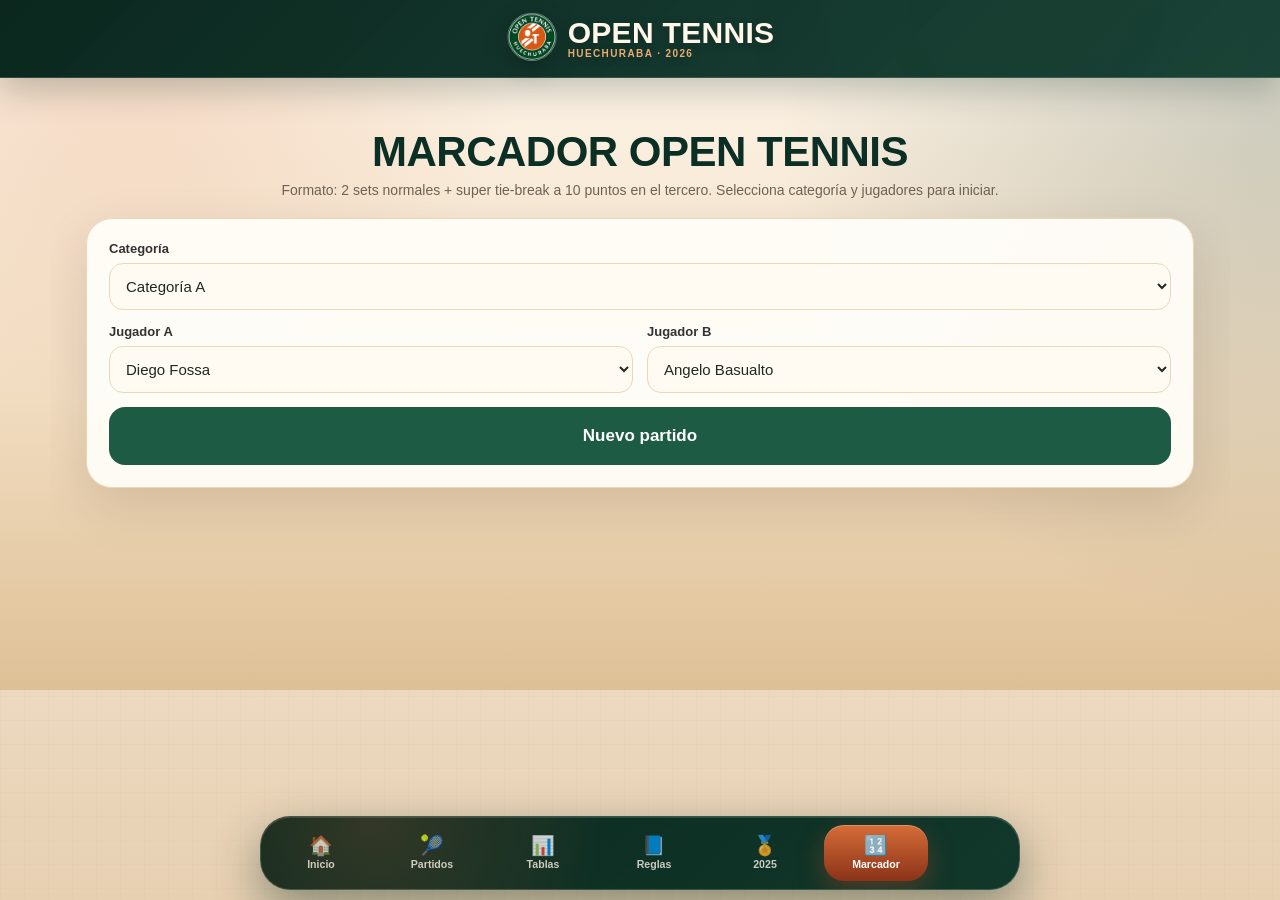
==== commit 45705ef1: "Add files via upload" ====
--- a/marcador.html
+++ b/marcador.html
@@ -134,6 +134,8 @@
 
     .score-card {
       padding: 16px;
+      scroll-margin-top: 12px;
+      scroll-margin-bottom: calc(92px + env(safe-area-inset-bottom, 0px));
     }
 
     .match-banner {
@@ -774,6 +776,44 @@
       padding: 16px 18px;
       border-top: 1px solid var(--line);
       background: #fafafa;
+    }
+
+    .confirm-dialog {
+      width: min(460px, 100%);
+      max-height: none;
+      overflow: hidden;
+    }
+
+    .confirm-dialog .modal-header {
+      position: static;
+      padding: 18px 18px 10px;
+      border-bottom: 0;
+      background: white;
+    }
+
+    .confirm-dialog .modal-body {
+      padding: 4px 18px 18px;
+    }
+
+    .confirm-message {
+      margin: 0;
+      color: var(--text);
+      font-size: 15px;
+      font-weight: 700;
+      line-height: 1.45;
+    }
+
+    .confirm-dialog .modal-actions {
+      display: grid;
+      grid-template-columns: 1fr 1fr;
+      gap: 10px;
+      padding: 14px 18px 18px;
+      border-top: 0;
+      background: white;
+    }
+
+    .confirm-dialog .modal-actions button {
+      min-height: 46px;
     }
 
     .toast {
@@ -1666,6 +1706,273 @@
     }
 
 
+    /* Ajuste definitivo vertical: marcador compacto, estable y sin etiquetas redundantes. */
+    @media screen and (max-width: 820px) and (orientation: portrait) {
+      body.match-active {
+        padding-bottom: calc(72px + env(safe-area-inset-bottom)) !important;
+      }
+
+      body.match-active .app {
+        max-width: 560px;
+        padding: 6px 8px calc(82px + env(safe-area-inset-bottom)) !important;
+      }
+
+      body.match-active .score-layout {
+        gap: 6px !important;
+      }
+
+      body.match-active .score-card {
+        padding: 6px !important;
+        border-radius: 18px !important;
+      }
+
+      body.match-active .match-banner {
+        min-height: 104px;
+        height: 104px;
+        margin-bottom: 6px !important;
+        padding: 8px 12px !important;
+        border-radius: 18px !important;
+        display: flex;
+        flex-direction: column;
+        align-items: center;
+        justify-content: center;
+      }
+
+      body.match-active .match-banner-title {
+        font-size: 10px !important;
+        margin-bottom: 4px !important;
+        line-height: 1;
+      }
+
+      body.match-active .match-banner-names {
+        width: 100%;
+        font-size: clamp(22px, 7vw, 31px) !important;
+        line-height: 1.05 !important;
+      }
+
+      body.match-active .big-score {
+        grid-template-columns: 1fr 1fr !important;
+        gap: 6px !important;
+        margin-bottom: 6px !important;
+      }
+
+      body.match-active .player-control {
+        height: 166px;
+        min-height: 166px;
+        max-height: 166px;
+        padding: 8px 7px !important;
+        border-radius: 17px !important;
+        display: flex;
+        flex-direction: column;
+        justify-content: space-between;
+        overflow: hidden;
+      }
+
+      body.match-active .player-name {
+        height: 30px;
+        min-height: 30px;
+        max-height: 30px;
+        margin: 0 !important;
+        font-size: clamp(12px, 3.5vw, 15px) !important;
+        line-height: 1.05 !important;
+        overflow: hidden;
+        text-overflow: ellipsis;
+        display: flex;
+        align-items: center;
+        justify-content: center;
+      }
+
+      body.match-active .game-points {
+        height: 58px;
+        min-height: 58px;
+        max-height: 58px;
+        margin: 0 !important;
+        font-size: clamp(44px, 15vw, 64px) !important;
+        line-height: 0.95 !important;
+        display: flex;
+        align-items: center;
+        justify-content: center;
+      }
+
+      body.match-active .point-btn {
+        height: 50px;
+        min-height: 50px !important;
+        max-height: 50px;
+        padding: 6px !important;
+        border-radius: 14px !important;
+        font-size: clamp(17px, 4.6vw, 20px) !important;
+        line-height: 1 !important;
+      }
+
+      body.match-active .status-card {
+        height: 126px;
+        min-height: 126px;
+        max-height: 126px;
+        margin-top: 6px !important;
+        padding: 10px 12px !important;
+        border-radius: 18px !important;
+        overflow: hidden;
+      }
+
+      body.match-active .status-title {
+        height: 21px;
+        margin: 0 0 7px !important;
+        font-size: 16px !important;
+        line-height: 1.1 !important;
+      }
+
+      body.match-active .status-line {
+        height: 78px;
+        min-height: 78px;
+        max-height: 78px;
+        gap: 6px !important;
+        overflow: hidden;
+        align-content: flex-start;
+      }
+
+      body.match-active .badge {
+        padding: 5px 8px !important;
+        font-size: 10.8px !important;
+        line-height: 1.05 !important;
+        max-width: 100%;
+      }
+
+      body.match-active .change-alert,
+      body.match-active .change-alert.visible {
+        display: none !important;
+      }
+
+      body.match-active #setsResultCard {
+        height: 170px;
+        min-height: 170px;
+        max-height: 170px;
+        margin-top: 6px !important;
+        padding: 9px !important;
+        border-radius: 18px !important;
+        overflow: hidden;
+      }
+
+      body.match-active #setsResultCard .side-title {
+        height: 19px;
+        margin: 0 0 7px !important;
+        font-size: 16px !important;
+        line-height: 1.05 !important;
+      }
+
+      body.match-active #setsResultCard .set-mini {
+        height: 126px;
+        grid-template-columns: repeat(3, minmax(0, 1fr)) !important;
+        gap: 6px !important;
+      }
+
+      body.match-active #setsResultCard .set-box {
+        height: 126px;
+        min-height: 126px;
+        max-height: 126px;
+        padding: 7px 6px !important;
+        border-radius: 13px !important;
+        overflow: hidden;
+      }
+
+      body.match-active #setsResultCard .set-box-title {
+        height: 43px;
+        min-height: 43px;
+        max-height: 43px;
+        margin: 0 0 4px !important;
+        display: block !important;
+        font-size: 10.6px !important;
+        line-height: 1.05 !important;
+        overflow: hidden;
+      }
+
+      body.match-active #setsResultCard .set-box-title .badge {
+        margin-top: 3px !important;
+        padding: 3px 5px !important;
+        font-size: 8.8px !important;
+        max-width: 100%;
+        white-space: normal;
+      }
+
+      body.match-active #setsResultCard .set-score-line {
+        height: 31px;
+        min-height: 31px;
+        max-height: 31px;
+        gap: 3px !important;
+        margin: 0 !important;
+      }
+
+      body.match-active #setsResultCard .set-score-name {
+        font-size: 9.2px !important;
+        line-height: 1.05 !important;
+        white-space: nowrap;
+        overflow: hidden;
+        text-overflow: ellipsis;
+      }
+
+      body.match-active #setsResultCard .set-score-value {
+        font-size: 18px !important;
+        line-height: 1 !important;
+      }
+
+      body.match-active #tb1Box,
+      body.match-active #tb2Box {
+        display: none !important;
+      }
+
+      body.match-active .controls-row {
+        grid-template-columns: repeat(3, minmax(0, 1fr)) !important;
+        gap: 6px !important;
+        margin-top: 6px !important;
+      }
+
+      body.match-active .controls-row button {
+        min-height: 39px !important;
+        padding: 7px 5px !important;
+        border-radius: 13px !important;
+        font-size: 11px !important;
+        line-height: 1.05 !important;
+      }
+    }
+
+    @media screen and (max-width: 380px) and (orientation: portrait) {
+      body.match-active .match-banner {
+        height: 98px;
+        min-height: 98px;
+        max-height: 98px;
+      }
+
+      body.match-active .player-control {
+        height: 158px;
+        min-height: 158px;
+        max-height: 158px;
+      }
+
+      body.match-active .game-points {
+        height: 52px;
+        min-height: 52px;
+        max-height: 52px;
+      }
+
+      body.match-active .point-btn {
+        height: 47px;
+        min-height: 47px !important;
+        max-height: 47px;
+      }
+
+      body.match-active .status-card {
+        height: 120px;
+        min-height: 120px;
+        max-height: 120px;
+      }
+
+      body.match-active #setsResultCard {
+        height: 164px;
+        min-height: 164px;
+        max-height: 164px;
+      }
+    }
+
+
   </style>
 
   <link rel="manifest" href="manifest.webmanifest">
@@ -1679,8 +1986,8 @@
   <meta name="apple-mobile-web-app-title" content="Open Tennis">
   <link rel="stylesheet" href="assets/css/v3.css" />
   <link rel="stylesheet" href="assets/css/v4.css?v=4.1" />
-  <link rel="stylesheet" href="assets/css/v5.css?v=5" />
-  <script defer src="assets/js/app.js?v=7"></script>
+  <link rel="stylesheet" href="assets/css/v5.css?v=19" />
+  <script defer src="assets/js/app.js?v=19"></script>
 </head>
 
 <body class="marcador-page v5-page">
@@ -1905,6 +2212,21 @@
       <div class="modal-actions">
         <button class="ghost" id="correctionCancel" type="button">Cancelar</button>
         <button class="blue-btn" id="correctionApply" type="button">Guardar corrección</button>
+      </div>
+    </div>
+  </div>
+
+  <div class="modal-backdrop" id="confirmModal" aria-hidden="true">
+    <div class="modal confirm-dialog" role="dialog" aria-modal="true" aria-labelledby="confirmTitle" aria-describedby="confirmMessage">
+      <div class="modal-header">
+        <div class="modal-title" id="confirmTitle">Confirmar acción</div>
+      </div>
+      <div class="modal-body">
+        <p class="confirm-message" id="confirmMessage"></p>
+      </div>
+      <div class="modal-actions">
+        <button class="ghost" id="confirmCancel" type="button">Cancelar</button>
+        <button class="danger-btn" id="confirmAccept" type="button">Aceptar</button>
       </div>
     </div>
   </div>
@@ -2013,6 +2335,77 @@
       }, 2300);
     }
 
+    let pendingConfirmResolve = null;
+
+    function showConfirm(message, options = {}) {
+      const modal = document.getElementById("confirmModal");
+      const title = document.getElementById("confirmTitle");
+      const messageEl = document.getElementById("confirmMessage");
+      const acceptBtn = document.getElementById("confirmAccept");
+      const cancelBtn = document.getElementById("confirmCancel");
+
+      if (!modal || !title || !messageEl || !acceptBtn || !cancelBtn) {
+        return Promise.resolve(false);
+      }
+
+      title.textContent = options.title || "Confirmar acción";
+      messageEl.textContent = message;
+      acceptBtn.textContent = options.acceptText || "Aceptar";
+      cancelBtn.textContent = options.cancelText || "Cancelar";
+      acceptBtn.className = options.acceptClass || "danger-btn";
+
+      modal.classList.add("visible");
+      modal.setAttribute("aria-hidden", "false");
+
+      requestAnimationFrame(() => acceptBtn.focus({ preventScroll: true }));
+
+      return new Promise(resolve => {
+        pendingConfirmResolve = resolve;
+      });
+    }
+
+    function closeConfirmModal(result) {
+      const modal = document.getElementById("confirmModal");
+
+      if (modal) {
+        modal.classList.remove("visible");
+        modal.setAttribute("aria-hidden", "true");
+      }
+
+      if (typeof pendingConfirmResolve === "function") {
+        const resolve = pendingConfirmResolve;
+        pendingConfirmResolve = null;
+        resolve(Boolean(result));
+      }
+    }
+
+    function getBottomNavHeight() {
+      const nav = document.getElementById("appBottomNav");
+      if (!nav) return 0;
+
+      const styles = window.getComputedStyle(nav);
+      if (styles.display === "none" || styles.visibility === "hidden") return 0;
+
+      return Math.ceil(nav.getBoundingClientRect().height || 0);
+    }
+
+    function scrollMatchIntoView() {
+      requestAnimationFrame(() => {
+        requestAnimationFrame(() => {
+          const scoreCard = document.getElementById("scoreCard");
+          if (!scoreCard) return;
+
+          const topGap = 12;
+          const bottomGap = getBottomNavHeight() + 12;
+          const rect = scoreCard.getBoundingClientRect();
+          const targetTop = Math.max(0, window.scrollY + rect.top - topGap);
+
+          document.documentElement.style.scrollPaddingBottom = `${bottomGap}px`;
+          window.scrollTo({ top: targetTop, behavior: "smooth" });
+        });
+      });
+    }
+
     function vibrate(pattern = 35) {
       if (navigator.vibrate) {
         navigator.vibrate(pattern);
@@ -2570,9 +2963,12 @@
       if (options.vibrate !== false) vibrate(35);
     }
 
-    function startNewMatch() {
+    async function startNewMatch() {
       if (matchActive && isMatchDirty()) {
-        const ok = confirm("¿Seguro que quieres crear un nuevo partido? Se borrará el marcador actual guardado en este celular.");
+        const ok = await showConfirm(
+          "¿Seguro que quieres crear un nuevo partido? Se borrará el marcador actual guardado en este celular.",
+          { title: "Nuevo partido", acceptText: "Crear nuevo" }
+        );
         if (!ok) return;
       }
 
@@ -2582,18 +2978,18 @@
       saveMatch();
       setMatchActive(true);
       render();
-      requestAnimationFrame(() => {
-        const banner = document.querySelector(".match-banner");
-        if (banner) banner.scrollIntoView({ block: "start" });
-      });
+      scrollMatchIntoView();
       requestWakeLock();
       showToast("Partido iniciado");
       vibrate(35);
     }
 
-    function showSetupForNewMatch() {
+    async function showSetupForNewMatch() {
       if (matchActive && isMatchDirty()) {
-        const ok = confirm("¿Seguro que quieres configurar un nuevo partido? Se borrará el marcador actual guardado en este celular.");
+        const ok = await showConfirm(
+          "¿Seguro que quieres configurar un nuevo partido? Se borrará el marcador actual guardado en este celular.",
+          { title: "Configurar partido", acceptText: "Continuar" }
+        );
         if (!ok) return;
       }
 
@@ -2606,7 +3002,7 @@
       vibrate(20);
     }
 
-    function handleSetupChange(type) {
+    async function handleSetupChange(type) {
       if (ignoreSetupEvents) return;
 
       if (!matchActive) {
@@ -2624,7 +3020,10 @@
         const selectedCategory = document.getElementById("categorySelect").value;
 
         if (isMatchDirty()) {
-          const ok = confirm("Cambiar la categoría reiniciará el partido actual. ¿Continuar?");
+          const ok = await showConfirm(
+            "Cambiar la categoría reiniciará el partido actual. ¿Continuar?",
+            { title: "Cambiar categoría", acceptText: "Cambiar" }
+          );
           if (!ok) {
             render();
             return;
@@ -2639,7 +3038,10 @@
       ensureDistinctPlayerSelects(type === "playerA" ? "A" : "B");
 
       if (isMatchDirty()) {
-        const ok = confirm("Cambiar jugadores reiniciará el partido actual. ¿Continuar?");
+        const ok = await showConfirm(
+          "Cambiar jugadores reiniciará el partido actual. ¿Continuar?",
+          { title: "Cambiar jugadores", acceptText: "Cambiar" }
+        );
         if (!ok) {
           render();
           return;
@@ -2994,15 +3396,39 @@
     }
 
     function getCompactPlayerName(label) {
-      const clean = String(label || "").trim();
+      const clean = String(label || "").trim().replace(/\s+/g, " ");
       if (!clean) return "Jugador";
 
-      const parts = clean.split(/\s+/).filter(Boolean);
+      const parts = clean.split(" ").filter(Boolean);
       if (parts.length <= 1) return clean;
 
+      const normalized = clean
+        .normalize("NFD")
+        .replace(/[\u0300-\u036f]/g, "")
+        .toLowerCase();
+
+      if (normalized.startsWith("maria jose ")) {
+        const last = parts[parts.length - 1];
+        return `María José ${last ? last[0] + "." : ""}`.trim();
+      }
+
       const first = parts[0];
-      const lastInitial = parts[1] ? `${parts[1][0]}.` : "";
+      const last = parts[parts.length - 1];
+      const lastInitial = last && last !== first ? `${last[0]}.` : "";
       return `${first} ${lastInitial}`.trim();
+    }
+
+    function getCompactStatusText(text, state) {
+      let result = String(text || "");
+      if (!state || !Array.isArray(state.players)) return result;
+
+      state.players.forEach(player => {
+        const full = String(player || "").trim();
+        if (!full) return;
+        result = result.split(full).join(getCompactPlayerName(full));
+      });
+
+      return result;
     }
 
     function shouldUseCompactPointLabels() {
@@ -3014,6 +3440,8 @@
 
       const labelA = getPlayerLabel(state, 0);
       const labelB = getPlayerLabel(state, 1);
+      const compactLabelA = getCompactPlayerName(labelA);
+      const compactLabelB = getCompactPlayerName(labelB);
       const currentServer = getCurrentServer(state);
       const regularPoints = formatRegularPoints(state.points);
       const sideMessage = getSideChangeMessage(state);
@@ -3036,8 +3464,8 @@
         ? `🎾 Saca ${getPlayerLabel(state, currentServer)}`
         : "✅ Partido terminado";
 
-      document.getElementById("playerNameA").textContent = labelA;
-      document.getElementById("playerNameB").textContent = labelB;
+      document.getElementById("playerNameA").textContent = compactLabelA;
+      document.getElementById("playerNameB").textContent = compactLabelB;
 
       document.getElementById("playerBoxA").classList.toggle("serving", currentServer === 0 && state.matchWinner === null);
       document.getElementById("playerBoxB").classList.toggle("serving", currentServer === 1 && state.matchWinner === null);
@@ -3059,9 +3487,8 @@
       document.getElementById("gamePointsA").textContent = scoreA;
       document.getElementById("gamePointsB").textContent = scoreB;
 
-      const compactPointLabels = shouldUseCompactPointLabels();
-      document.getElementById("pointA").textContent = `Punto ${compactPointLabels ? getCompactPlayerName(labelA) : labelA}`;
-      document.getElementById("pointB").textContent = `Punto ${compactPointLabels ? getCompactPlayerName(labelB) : labelB}`;
+      document.getElementById("pointA").textContent = "Punto";
+      document.getElementById("pointB").textContent = "Punto";
 
       for (let i = 0; i < 3; i++) {
         const box = document.getElementById(`setBox${i + 1}`);
@@ -3071,7 +3498,7 @@
         box.classList.toggle("done", state.sets[i].winner !== null);
 
         if (state.sets[i].winner !== null) {
-          status.textContent = `Ganó ${getPlayerLabel(state, state.sets[i].winner)}`;
+          status.textContent = `Ganó ${getCompactPlayerName(getPlayerLabel(state, state.sets[i].winner))}`;
           status.className = "badge green";
         } else if (state.currentSet === i && state.matchWinner === null) {
           status.textContent = "En juego";
@@ -3081,8 +3508,8 @@
           status.className = "badge";
         }
 
-        document.getElementById(`set${i + 1}NameA`).textContent = labelA;
-        document.getElementById(`set${i + 1}NameB`).textContent = labelB;
+        document.getElementById(`set${i + 1}NameA`).textContent = compactLabelA;
+        document.getElementById(`set${i + 1}NameB`).textContent = compactLabelB;
       }
 
       document.getElementById("set1A").textContent = state.sets[0].games[0];
@@ -3111,8 +3538,7 @@
 
       const statusParts = [
         `<span class="badge green">Set actual: ${state.currentSet + 1}</span>`,
-        `<span class="badge orange">Saca: ${getPlayerLabel(state, currentServer)}</span>`,
-        `<span class="badge blue">Guardado automático</span>`
+        `<span class="badge orange">Saca: ${getCompactPlayerName(getPlayerLabel(state, currentServer))}</span>`
       ];
 
       if (state.inTiebreak) {
@@ -3123,12 +3549,16 @@
         statusParts.push(`<span class="badge blue">Super tie-break activo</span>`);
       }
 
+      if (sideMessage === "Cambio de lado ahora") {
+        statusParts.push(`<span class="badge orange">Cambio de lado</span>`);
+      }
+
       liveMoments.forEach(m => {
-        statusParts.push(`<span class="badge ${m.type}">${escapeHtml(m.text)}</span>`);
+        statusParts.push(`<span class="badge ${m.type}">${escapeHtml(getCompactStatusText(m.text, state))}</span>`);
       });
 
       document.getElementById("statusLine").innerHTML = statusParts.join("");
-      document.getElementById("changeAlert").classList.toggle("visible", sideMessage === "Cambio de lado ahora");
+      document.getElementById("changeAlert").classList.remove("visible");
 
       const finalCard = document.getElementById("finalCard");
 
@@ -3158,6 +3588,18 @@
       document.getElementById("categorySelect").addEventListener("change", () => handleSetupChange("category"));
       document.getElementById("playerASelect").addEventListener("change", () => handleSetupChange("playerA"));
       document.getElementById("playerBSelect").addEventListener("change", () => handleSetupChange("playerB"));
+
+      document.getElementById("confirmCancel").addEventListener("click", () => closeConfirmModal(false));
+      document.getElementById("confirmAccept").addEventListener("click", () => closeConfirmModal(true));
+      document.getElementById("confirmModal").addEventListener("click", event => {
+        if (event.target.id === "confirmModal") closeConfirmModal(false);
+      });
+      document.addEventListener("keydown", event => {
+        const modal = document.getElementById("confirmModal");
+        if (event.key === "Escape" && modal && modal.classList.contains("visible")) {
+          closeConfirmModal(false);
+        }
+      });
 
       document.getElementById("pointA").addEventListener("click", () => {
         requestWakeLock();
@@ -3181,8 +3623,11 @@
 
       document.getElementById("switchServer").addEventListener("click", switchServerManual);
 
-      document.getElementById("resetBtn").addEventListener("click", () => {
-        const ok = confirm("¿Seguro que quieres reiniciar este partido? Se conservarán los mismos jugadores, pero se borrará el marcador actual.");
+      document.getElementById("resetBtn").addEventListener("click", async () => {
+        const ok = await showConfirm(
+          "¿Seguro que quieres reiniciar este partido? Se conservarán los mismos jugadores, pero se borrará el marcador actual.",
+          { title: "Reiniciar partido", acceptText: "Reiniciar" }
+        );
         if (!ok) return;
 
         resetMatchWithSetup({ toast: "Partido reiniciado" });
@@ -3191,8 +3636,11 @@
       document.getElementById("newMatchBtn").addEventListener("click", startNewMatch);
       document.getElementById("configureNewMatchBtn").addEventListener("click", showSetupForNewMatch);
 
-      document.getElementById("clearSavedBtn").addEventListener("click", () => {
-        const ok = confirm("¿Seguro que quieres borrar el marcador guardado en este celular?");
+      document.getElementById("clearSavedBtn").addEventListener("click", async () => {
+        const ok = await showConfirm(
+          "¿Seguro que quieres borrar el marcador guardado en este celular?",
+          { title: "Borrar guardado", acceptText: "Borrar" }
+        );
         if (!ok) return;
 
         clearSavedMatch();
@@ -3300,9 +3748,12 @@
 
       setupEvents();
       setupWakeLock();
-      setupLandscapeMenuMode();
       setupMobilePortraitResultMode();
       render();
+
+      if (matchActive) {
+        scrollMatchIntoView();
+      }
     }
 
     boot();
@@ -3313,6 +3764,7 @@
     <a href="partidos.html" data-page="partidos.html"><span class="nav-icon" aria-hidden="true">🎾</span><span class="nav-label">Partidos</span></a>
     <a href="tablas.html" data-page="tablas.html"><span class="nav-icon" aria-hidden="true">📊</span><span class="nav-label">Tablas</span></a>
     <a href="reglas.html" data-page="reglas.html"><span class="nav-icon" aria-hidden="true">📘</span><span class="nav-label">Reglas</span></a>
+    <a href="resultados-2025.html" data-page="resultados-2025.html"><span class="nav-icon" aria-hidden="true">🏅</span><span class="nav-label">2025</span></a>
     <a href="marcador.html" data-page="marcador.html"><span class="nav-icon" aria-hidden="true">🔢</span><span class="nav-label">Marcador</span></a>
   </nav>
 </body>
--- a/assets/css/v5.css
+++ b/assets/css/v5.css
@@ -516,3 +516,58 @@
     box-shadow: 0 16px 42px rgba(52,28,12,.10) !important;
   }
 }
+
+/* =========================================================
+   V19 · Menú inferior con scroll horizontal para 6 accesos
+   ========================================================= */
+#appBottomNav.app-bottom-nav {
+  display: flex !important;
+  grid-template-columns: none !important;
+  align-items: center !important;
+  justify-content: flex-start !important;
+  overflow-x: auto !important;
+  overflow-y: hidden !important;
+  overscroll-behavior-x: contain !important;
+  -webkit-overflow-scrolling: touch !important;
+  scrollbar-width: none !important;
+  scroll-snap-type: x proximity !important;
+  gap: 7px !important;
+}
+
+#appBottomNav.app-bottom-nav::-webkit-scrollbar {
+  display: none !important;
+}
+
+#appBottomNav.app-bottom-nav a {
+  flex: 0 0 104px !important;
+  width: 104px !important;
+  min-width: 104px !important;
+  scroll-snap-align: center !important;
+}
+
+@media (max-width: 560px) {
+  #appBottomNav.app-bottom-nav {
+    padding-inline: 7px !important;
+    gap: 5px !important;
+  }
+
+  #appBottomNav.app-bottom-nav a {
+    flex-basis: 82px !important;
+    width: 82px !important;
+    min-width: 82px !important;
+  }
+}
+
+@media (max-width: 380px), (max-height: 720px) {
+  #appBottomNav.app-bottom-nav {
+    height: 64px !important;
+  }
+
+  #appBottomNav.app-bottom-nav a {
+    height: 48px !important;
+    flex-basis: 78px !important;
+    width: 78px !important;
+    min-width: 78px !important;
+    font-size: 8.8px !important;
+  }
+}
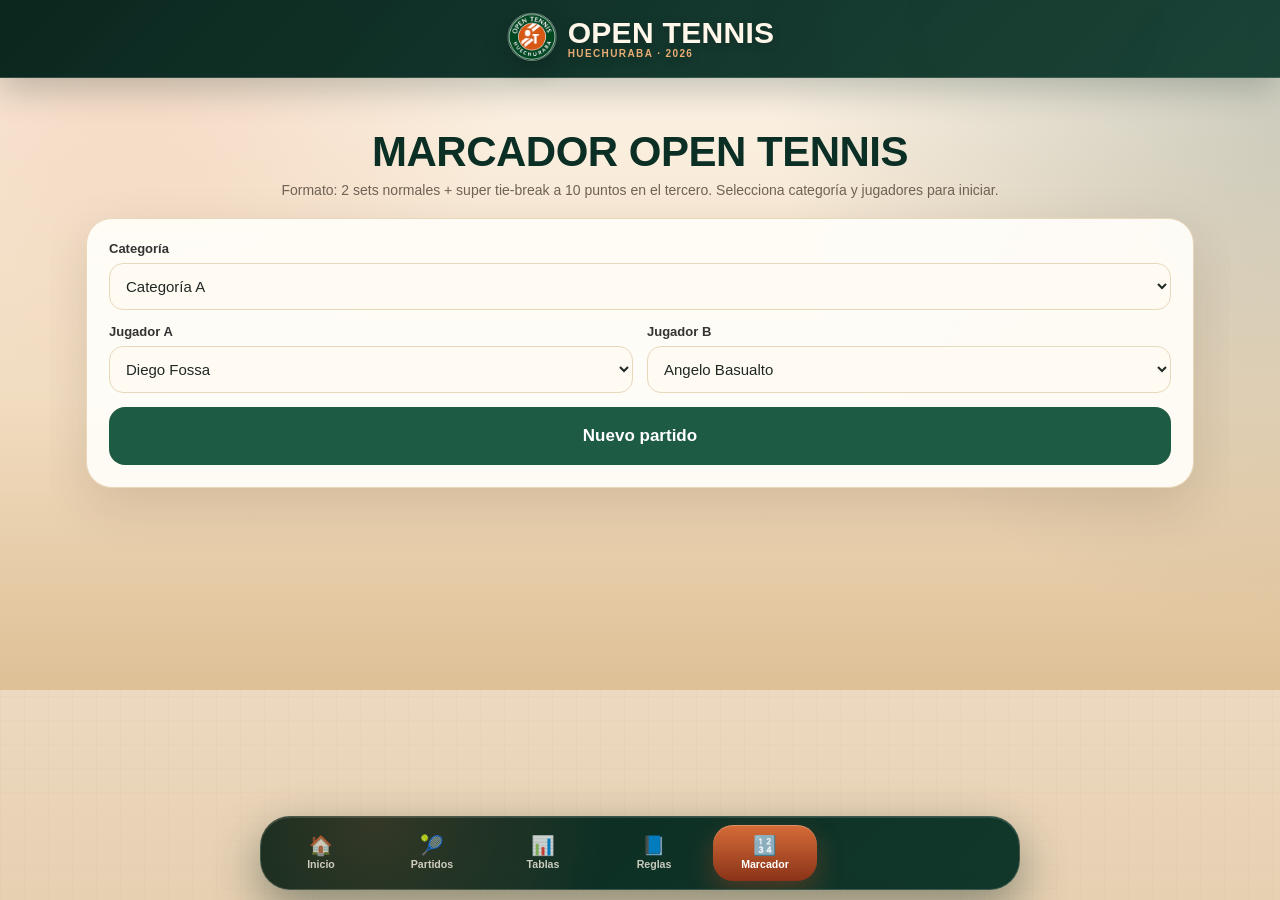
==== commit c6f769f9: "Update marcador.html" ====
--- a/marcador.html
+++ b/marcador.html
@@ -134,8 +134,6 @@
 
     .score-card {
       padding: 16px;
-      scroll-margin-top: 12px;
-      scroll-margin-bottom: calc(92px + env(safe-area-inset-bottom, 0px));
     }
 
     .match-banner {
@@ -265,7 +263,7 @@
     }
 
     .player-name {
-      font-size: 18px;
+      font-size: 20px;
       font-weight: 900;
       text-align: center;
       margin-bottom: 10px;
@@ -462,11 +460,24 @@
 
     .set-box-title {
       display: flex;
-      justify-content: space-between;
-      gap: 10px;
-      align-items: center;
+      flex-direction: column;
+      justify-content: flex-start;
+      align-items: flex-start;
+      gap: 4px;
       font-weight: 900;
       margin-bottom: 8px;
+      line-height: 1.08;
+    }
+
+    .set-box-title > span:first-child {
+      display: block;
+      font-size: 15px;
+    }
+
+    .set-box-title > .badge {
+      display: inline-flex;
+      width: fit-content;
+      max-width: 100%;
     }
 
     .set-score-line {
@@ -478,9 +489,9 @@
     }
 
     .set-score-name {
-      font-size: 13px;
+      font-size: 14px;
       color: #333;
-      font-weight: 700;
+      font-weight: 800;
     }
 
     .set-score-value {
@@ -492,7 +503,7 @@
       display: inline-block;
       border-radius: 999px;
       padding: 6px 10px;
-      font-size: 12px;
+      font-size: 13px;
       font-weight: 900;
       background: #f3f4f6;
       color: #333;
@@ -776,44 +787,6 @@
       padding: 16px 18px;
       border-top: 1px solid var(--line);
       background: #fafafa;
-    }
-
-    .confirm-dialog {
-      width: min(460px, 100%);
-      max-height: none;
-      overflow: hidden;
-    }
-
-    .confirm-dialog .modal-header {
-      position: static;
-      padding: 18px 18px 10px;
-      border-bottom: 0;
-      background: white;
-    }
-
-    .confirm-dialog .modal-body {
-      padding: 4px 18px 18px;
-    }
-
-    .confirm-message {
-      margin: 0;
-      color: var(--text);
-      font-size: 15px;
-      font-weight: 700;
-      line-height: 1.45;
-    }
-
-    .confirm-dialog .modal-actions {
-      display: grid;
-      grid-template-columns: 1fr 1fr;
-      gap: 10px;
-      padding: 14px 18px 18px;
-      border-top: 0;
-      background: white;
-    }
-
-    .confirm-dialog .modal-actions button {
-      min-height: 46px;
     }
 
     .toast {
@@ -1555,7 +1528,7 @@
         display: flex;
         align-items: center;
         justify-content: center;
-        font-size: clamp(12px, 3.5vw, 15px);
+        font-size: clamp(14px, 4vw, 17px);
         line-height: 1.08;
       }
 
@@ -1589,7 +1562,7 @@
 
       body.match-active .badge {
         padding: 5px 8px;
-        font-size: 11px;
+        font-size: 11.8px;
       }
 
       body.match-active .change-alert {
@@ -1622,9 +1595,12 @@
       }
 
       body.match-active #setsResultCard .set-box-title {
-        display: block;
+        display: flex;
+        flex-direction: column;
+        align-items: flex-start;
+        gap: 3px;
         margin-bottom: 5px;
-        font-size: 11px;
+        font-size: 12px;
         line-height: 1.08;
       }
 
@@ -1769,11 +1745,11 @@
       }
 
       body.match-active .player-name {
-        height: 30px;
-        min-height: 30px;
-        max-height: 30px;
+        height: 32px;
+        min-height: 32px;
+        max-height: 32px;
         margin: 0 !important;
-        font-size: clamp(12px, 3.5vw, 15px) !important;
+        font-size: clamp(14px, 4.2vw, 18px) !important;
         line-height: 1.05 !important;
         overflow: hidden;
         text-overflow: ellipsis;
@@ -1832,7 +1808,7 @@
 
       body.match-active .badge {
         padding: 5px 8px !important;
-        font-size: 10.8px !important;
+        font-size: 11.6px !important;
         line-height: 1.05 !important;
         max-width: 100%;
       }
@@ -1875,20 +1851,30 @@
       }
 
       body.match-active #setsResultCard .set-box-title {
-        height: 43px;
-        min-height: 43px;
-        max-height: 43px;
+        height: 45px;
+        min-height: 45px;
+        max-height: 45px;
         margin: 0 0 4px !important;
-        display: block !important;
-        font-size: 10.6px !important;
+        display: flex !important;
+        flex-direction: column;
+        align-items: flex-start;
+        justify-content: flex-start;
+        gap: 3px;
+        font-size: 12px !important;
         line-height: 1.05 !important;
         overflow: hidden;
       }
 
+      body.match-active #setsResultCard .set-box-title > span:first-child {
+        display: block;
+        font-size: 12.5px !important;
+        line-height: 1.05 !important;
+      }
+
       body.match-active #setsResultCard .set-box-title .badge {
-        margin-top: 3px !important;
-        padding: 3px 5px !important;
-        font-size: 8.8px !important;
+        margin-top: 0 !important;
+        padding: 3px 6px !important;
+        font-size: 9.4px !important;
         max-width: 100%;
         white-space: normal;
       }
@@ -1902,7 +1888,7 @@
       }
 
       body.match-active #setsResultCard .set-score-name {
-        font-size: 9.2px !important;
+        font-size: 10px !important;
         line-height: 1.05 !important;
         white-space: nowrap;
         overflow: hidden;
@@ -1986,8 +1972,8 @@
   <meta name="apple-mobile-web-app-title" content="Open Tennis">
   <link rel="stylesheet" href="assets/css/v3.css" />
   <link rel="stylesheet" href="assets/css/v4.css?v=4.1" />
-  <link rel="stylesheet" href="assets/css/v5.css?v=19" />
-  <script defer src="assets/js/app.js?v=19"></script>
+  <link rel="stylesheet" href="assets/css/v5.css?v=5" />
+  <script defer src="assets/js/app.js?v=7"></script>
 </head>
 
 <body class="marcador-page v5-page">
@@ -2212,21 +2198,6 @@
       <div class="modal-actions">
         <button class="ghost" id="correctionCancel" type="button">Cancelar</button>
         <button class="blue-btn" id="correctionApply" type="button">Guardar corrección</button>
-      </div>
-    </div>
-  </div>
-
-  <div class="modal-backdrop" id="confirmModal" aria-hidden="true">
-    <div class="modal confirm-dialog" role="dialog" aria-modal="true" aria-labelledby="confirmTitle" aria-describedby="confirmMessage">
-      <div class="modal-header">
-        <div class="modal-title" id="confirmTitle">Confirmar acción</div>
-      </div>
-      <div class="modal-body">
-        <p class="confirm-message" id="confirmMessage"></p>
-      </div>
-      <div class="modal-actions">
-        <button class="ghost" id="confirmCancel" type="button">Cancelar</button>
-        <button class="danger-btn" id="confirmAccept" type="button">Aceptar</button>
       </div>
     </div>
   </div>
@@ -2335,77 +2306,6 @@
       }, 2300);
     }
 
-    let pendingConfirmResolve = null;
-
-    function showConfirm(message, options = {}) {
-      const modal = document.getElementById("confirmModal");
-      const title = document.getElementById("confirmTitle");
-      const messageEl = document.getElementById("confirmMessage");
-      const acceptBtn = document.getElementById("confirmAccept");
-      const cancelBtn = document.getElementById("confirmCancel");
-
-      if (!modal || !title || !messageEl || !acceptBtn || !cancelBtn) {
-        return Promise.resolve(false);
-      }
-
-      title.textContent = options.title || "Confirmar acción";
-      messageEl.textContent = message;
-      acceptBtn.textContent = options.acceptText || "Aceptar";
-      cancelBtn.textContent = options.cancelText || "Cancelar";
-      acceptBtn.className = options.acceptClass || "danger-btn";
-
-      modal.classList.add("visible");
-      modal.setAttribute("aria-hidden", "false");
-
-      requestAnimationFrame(() => acceptBtn.focus({ preventScroll: true }));
-
-      return new Promise(resolve => {
-        pendingConfirmResolve = resolve;
-      });
-    }
-
-    function closeConfirmModal(result) {
-      const modal = document.getElementById("confirmModal");
-
-      if (modal) {
-        modal.classList.remove("visible");
-        modal.setAttribute("aria-hidden", "true");
-      }
-
-      if (typeof pendingConfirmResolve === "function") {
-        const resolve = pendingConfirmResolve;
-        pendingConfirmResolve = null;
-        resolve(Boolean(result));
-      }
-    }
-
-    function getBottomNavHeight() {
-      const nav = document.getElementById("appBottomNav");
-      if (!nav) return 0;
-
-      const styles = window.getComputedStyle(nav);
-      if (styles.display === "none" || styles.visibility === "hidden") return 0;
-
-      return Math.ceil(nav.getBoundingClientRect().height || 0);
-    }
-
-    function scrollMatchIntoView() {
-      requestAnimationFrame(() => {
-        requestAnimationFrame(() => {
-          const scoreCard = document.getElementById("scoreCard");
-          if (!scoreCard) return;
-
-          const topGap = 12;
-          const bottomGap = getBottomNavHeight() + 12;
-          const rect = scoreCard.getBoundingClientRect();
-          const targetTop = Math.max(0, window.scrollY + rect.top - topGap);
-
-          document.documentElement.style.scrollPaddingBottom = `${bottomGap}px`;
-          window.scrollTo({ top: targetTop, behavior: "smooth" });
-        });
-      });
-    }
-
     function vibrate(pattern = 35) {
       if (navigator.vibrate) {
         navigator.vibrate(pattern);
@@ -2963,12 +2863,9 @@
       if (options.vibrate !== false) vibrate(35);
     }
 
-    async function startNewMatch() {
+    function startNewMatch() {
       if (matchActive && isMatchDirty()) {
-        const ok = await showConfirm(
-          "¿Seguro que quieres crear un nuevo partido? Se borrará el marcador actual guardado en este celular.",
-          { title: "Nuevo partido", acceptText: "Crear nuevo" }
-        );
+        const ok = confirm("¿Seguro que quieres crear un nuevo partido? Se borrará el marcador actual guardado en este celular.");
         if (!ok) return;
       }
 
@@ -2978,18 +2875,18 @@
       saveMatch();
       setMatchActive(true);
       render();
-      scrollMatchIntoView();
+      requestAnimationFrame(() => {
+        const banner = document.querySelector(".match-banner");
+        if (banner) banner.scrollIntoView({ block: "start" });
+      });
       requestWakeLock();
       showToast("Partido iniciado");
       vibrate(35);
     }
 
-    async function showSetupForNewMatch() {
+    function showSetupForNewMatch() {
       if (matchActive && isMatchDirty()) {
-        const ok = await showConfirm(
-          "¿Seguro que quieres configurar un nuevo partido? Se borrará el marcador actual guardado en este celular.",
-          { title: "Configurar partido", acceptText: "Continuar" }
-        );
+        const ok = confirm("¿Seguro que quieres configurar un nuevo partido? Se borrará el marcador actual guardado en este celular.");
         if (!ok) return;
       }
 
@@ -3002,7 +2899,7 @@
       vibrate(20);
     }
 
-    async function handleSetupChange(type) {
+    function handleSetupChange(type) {
       if (ignoreSetupEvents) return;
 
       if (!matchActive) {
@@ -3020,10 +2917,7 @@
         const selectedCategory = document.getElementById("categorySelect").value;
 
         if (isMatchDirty()) {
-          const ok = await showConfirm(
-            "Cambiar la categoría reiniciará el partido actual. ¿Continuar?",
-            { title: "Cambiar categoría", acceptText: "Cambiar" }
-          );
+          const ok = confirm("Cambiar la categoría reiniciará el partido actual. ¿Continuar?");
           if (!ok) {
             render();
             return;
@@ -3038,10 +2932,7 @@
       ensureDistinctPlayerSelects(type === "playerA" ? "A" : "B");
 
       if (isMatchDirty()) {
-        const ok = await showConfirm(
-          "Cambiar jugadores reiniciará el partido actual. ¿Continuar?",
-          { title: "Cambiar jugadores", acceptText: "Cambiar" }
-        );
+        const ok = confirm("Cambiar jugadores reiniciará el partido actual. ¿Continuar?");
         if (!ok) {
           render();
           return;
@@ -3395,27 +3286,62 @@
       showToast("Corrección aplicada");
     }
 
-    function getCompactPlayerName(label) {
-      const clean = String(label || "").trim().replace(/\s+/g, " ");
-      if (!clean) return "Jugador";
-
-      const parts = clean.split(" ").filter(Boolean);
-      if (parts.length <= 1) return clean;
-
-      const normalized = clean
+    function normalizeNameForCompare(value) {
+      return String(value || "")
+        .trim()
+        .replace(/\s+/g, " ")
         .normalize("NFD")
         .replace(/[\u0300-\u036f]/g, "")
         .toLowerCase();
-
-      if (normalized.startsWith("maria jose ")) {
-        const last = parts[parts.length - 1];
-        return `María José ${last ? last[0] + "." : ""}`.trim();
-      }
-
-      const first = parts[0];
-      const last = parts[parts.length - 1];
-      const lastInitial = last && last !== first ? `${last[0]}.` : "";
-      return `${first} ${lastInitial}`.trim();
+    }
+
+    function getPrimaryFirstName(label) {
+      const clean = String(label || "").trim().replace(/\s+/g, " ");
+      if (!clean) return "Jugador";
+
+      const parts = clean.split(" ").filter(Boolean);
+      if (parts.length <= 1) return clean;
+
+      const normalized = normalizeNameForCompare(clean);
+
+      // María José se considera como un solo nombre para mostrarlo completo.
+      if (normalized.startsWith("maria jose ") || normalized === "maria jose") {
+        return parts.slice(0, 2).join(" ");
+      }
+
+      return parts[0];
+    }
+
+    function getNameWithLastInitial(label) {
+      const clean = String(label || "").trim().replace(/\s+/g, " ");
+      const primary = getPrimaryFirstName(clean);
+      const parts = clean.split(" ").filter(Boolean);
+      const last = parts.length > 1 ? parts[parts.length - 1] : "";
+      const lastInitial = last ? `${last[0]}.` : "";
+      return `${primary} ${lastInitial}`.trim();
+    }
+
+    function getCompactPlayerName(label, contextState = null) {
+      const clean = String(label || "").trim().replace(/\s+/g, " ");
+      if (!clean) return "Jugador";
+
+      const stateForNames = contextState || (history.length ? getState() : null);
+      const category = stateForNames && stateForNames.category;
+      const roster = CLUB_PLAYERS[category] || [];
+      const primary = getPrimaryFirstName(clean);
+      const normalizedPrimary = normalizeNameForCompare(primary);
+
+      const playersWithSameFirstName = roster.filter(player =>
+        normalizeNameForCompare(getPrimaryFirstName(player)) === normalizedPrimary
+      );
+
+      // Por defecto se muestra solo el nombre. Si en una categoría hay dos jugadores
+      // con el mismo nombre, se agrega la inicial del apellido para diferenciarlos.
+      if (playersWithSameFirstName.length > 1) {
+        return getNameWithLastInitial(clean);
+      }
+
+      return primary;
     }
 
     function getCompactStatusText(text, state) {
@@ -3425,7 +3351,7 @@
       state.players.forEach(player => {
         const full = String(player || "").trim();
         if (!full) return;
-        result = result.split(full).join(getCompactPlayerName(full));
+        result = result.split(full).join(getCompactPlayerName(full, state));
       });
 
       return result;
@@ -3440,8 +3366,8 @@
 
       const labelA = getPlayerLabel(state, 0);
       const labelB = getPlayerLabel(state, 1);
-      const compactLabelA = getCompactPlayerName(labelA);
-      const compactLabelB = getCompactPlayerName(labelB);
+      const compactLabelA = getCompactPlayerName(labelA, state);
+      const compactLabelB = getCompactPlayerName(labelB, state);
       const currentServer = getCurrentServer(state);
       const regularPoints = formatRegularPoints(state.points);
       const sideMessage = getSideChangeMessage(state);
@@ -3498,7 +3424,7 @@
         box.classList.toggle("done", state.sets[i].winner !== null);
 
         if (state.sets[i].winner !== null) {
-          status.textContent = `Ganó ${getCompactPlayerName(getPlayerLabel(state, state.sets[i].winner))}`;
+          status.textContent = `Ganó ${getCompactPlayerName(getPlayerLabel(state, state.sets[i].winner), state)}`;
           status.className = "badge green";
         } else if (state.currentSet === i && state.matchWinner === null) {
           status.textContent = "En juego";
@@ -3538,7 +3464,7 @@
 
       const statusParts = [
         `<span class="badge green">Set actual: ${state.currentSet + 1}</span>`,
-        `<span class="badge orange">Saca: ${getCompactPlayerName(getPlayerLabel(state, currentServer))}</span>`
+        `<span class="badge orange">Saca: ${getCompactPlayerName(getPlayerLabel(state, currentServer), state)}</span>`
       ];
 
       if (state.inTiebreak) {
@@ -3588,18 +3514,6 @@
       document.getElementById("categorySelect").addEventListener("change", () => handleSetupChange("category"));
       document.getElementById("playerASelect").addEventListener("change", () => handleSetupChange("playerA"));
       document.getElementById("playerBSelect").addEventListener("change", () => handleSetupChange("playerB"));
-
-      document.getElementById("confirmCancel").addEventListener("click", () => closeConfirmModal(false));
-      document.getElementById("confirmAccept").addEventListener("click", () => closeConfirmModal(true));
-      document.getElementById("confirmModal").addEventListener("click", event => {
-        if (event.target.id === "confirmModal") closeConfirmModal(false);
-      });
-      document.addEventListener("keydown", event => {
-        const modal = document.getElementById("confirmModal");
-        if (event.key === "Escape" && modal && modal.classList.contains("visible")) {
-          closeConfirmModal(false);
-        }
-      });
 
       document.getElementById("pointA").addEventListener("click", () => {
         requestWakeLock();
@@ -3623,11 +3537,8 @@
 
       document.getElementById("switchServer").addEventListener("click", switchServerManual);
 
-      document.getElementById("resetBtn").addEventListener("click", async () => {
-        const ok = await showConfirm(
-          "¿Seguro que quieres reiniciar este partido? Se conservarán los mismos jugadores, pero se borrará el marcador actual.",
-          { title: "Reiniciar partido", acceptText: "Reiniciar" }
-        );
+      document.getElementById("resetBtn").addEventListener("click", () => {
+        const ok = confirm("¿Seguro que quieres reiniciar este partido? Se conservarán los mismos jugadores, pero se borrará el marcador actual.");
         if (!ok) return;
 
         resetMatchWithSetup({ toast: "Partido reiniciado" });
@@ -3636,11 +3547,8 @@
       document.getElementById("newMatchBtn").addEventListener("click", startNewMatch);
       document.getElementById("configureNewMatchBtn").addEventListener("click", showSetupForNewMatch);
 
-      document.getElementById("clearSavedBtn").addEventListener("click", async () => {
-        const ok = await showConfirm(
-          "¿Seguro que quieres borrar el marcador guardado en este celular?",
-          { title: "Borrar guardado", acceptText: "Borrar" }
-        );
+      document.getElementById("clearSavedBtn").addEventListener("click", () => {
+        const ok = confirm("¿Seguro que quieres borrar el marcador guardado en este celular?");
         if (!ok) return;
 
         clearSavedMatch();
@@ -3748,12 +3656,9 @@
 
       setupEvents();
       setupWakeLock();
+      setupLandscapeMenuMode();
       setupMobilePortraitResultMode();
       render();
-
-      if (matchActive) {
-        scrollMatchIntoView();
-      }
     }
 
     boot();
@@ -3764,7 +3669,6 @@
     <a href="partidos.html" data-page="partidos.html"><span class="nav-icon" aria-hidden="true">🎾</span><span class="nav-label">Partidos</span></a>
     <a href="tablas.html" data-page="tablas.html"><span class="nav-icon" aria-hidden="true">📊</span><span class="nav-label">Tablas</span></a>
     <a href="reglas.html" data-page="reglas.html"><span class="nav-icon" aria-hidden="true">📘</span><span class="nav-label">Reglas</span></a>
-    <a href="resultados-2025.html" data-page="resultados-2025.html"><span class="nav-icon" aria-hidden="true">🏅</span><span class="nav-label">2025</span></a>
     <a href="marcador.html" data-page="marcador.html"><span class="nav-icon" aria-hidden="true">🔢</span><span class="nav-label">Marcador</span></a>
   </nav>
 </body>
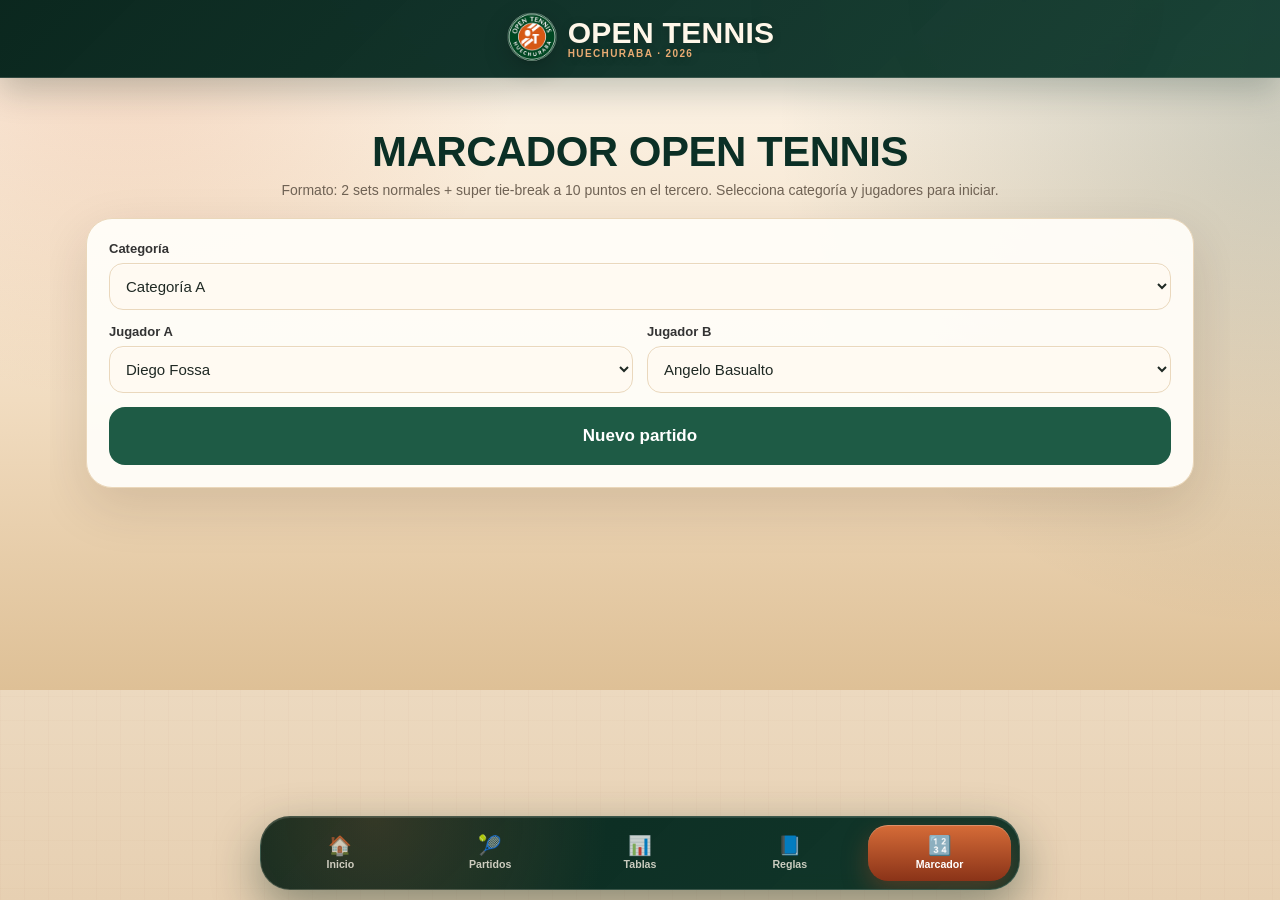
==== commit ed17a34b: "Add files via upload" ====
--- a/marcador.html
+++ b/marcador.html
@@ -263,7 +263,7 @@
     }
 
     .player-name {
-      font-size: 20px;
+      font-size: 18px;
       font-weight: 900;
       text-align: center;
       margin-bottom: 10px;
@@ -460,24 +460,11 @@
 
     .set-box-title {
       display: flex;
-      flex-direction: column;
-      justify-content: flex-start;
-      align-items: flex-start;
-      gap: 4px;
+      justify-content: space-between;
+      gap: 10px;
+      align-items: center;
       font-weight: 900;
       margin-bottom: 8px;
-      line-height: 1.08;
-    }
-
-    .set-box-title > span:first-child {
-      display: block;
-      font-size: 15px;
-    }
-
-    .set-box-title > .badge {
-      display: inline-flex;
-      width: fit-content;
-      max-width: 100%;
     }
 
     .set-score-line {
@@ -489,9 +476,9 @@
     }
 
     .set-score-name {
-      font-size: 14px;
+      font-size: 13px;
       color: #333;
-      font-weight: 800;
+      font-weight: 700;
     }
 
     .set-score-value {
@@ -503,7 +490,7 @@
       display: inline-block;
       border-radius: 999px;
       padding: 6px 10px;
-      font-size: 13px;
+      font-size: 12px;
       font-weight: 900;
       background: #f3f4f6;
       color: #333;
@@ -1528,7 +1515,7 @@
         display: flex;
         align-items: center;
         justify-content: center;
-        font-size: clamp(14px, 4vw, 17px);
+        font-size: clamp(12px, 3.5vw, 15px);
         line-height: 1.08;
       }
 
@@ -1562,7 +1549,7 @@
 
       body.match-active .badge {
         padding: 5px 8px;
-        font-size: 11.8px;
+        font-size: 11px;
       }
 
       body.match-active .change-alert {
@@ -1595,12 +1582,9 @@
       }
 
       body.match-active #setsResultCard .set-box-title {
-        display: flex;
-        flex-direction: column;
-        align-items: flex-start;
-        gap: 3px;
+        display: block;
         margin-bottom: 5px;
-        font-size: 12px;
+        font-size: 11px;
         line-height: 1.08;
       }
 
@@ -1745,11 +1729,11 @@
       }
 
       body.match-active .player-name {
-        height: 32px;
-        min-height: 32px;
-        max-height: 32px;
+        height: 30px;
+        min-height: 30px;
+        max-height: 30px;
         margin: 0 !important;
-        font-size: clamp(14px, 4.2vw, 18px) !important;
+        font-size: clamp(12px, 3.5vw, 15px) !important;
         line-height: 1.05 !important;
         overflow: hidden;
         text-overflow: ellipsis;
@@ -1808,7 +1792,7 @@
 
       body.match-active .badge {
         padding: 5px 8px !important;
-        font-size: 11.6px !important;
+        font-size: 10.8px !important;
         line-height: 1.05 !important;
         max-width: 100%;
       }
@@ -1851,30 +1835,20 @@
       }
 
       body.match-active #setsResultCard .set-box-title {
-        height: 45px;
-        min-height: 45px;
-        max-height: 45px;
+        height: 43px;
+        min-height: 43px;
+        max-height: 43px;
         margin: 0 0 4px !important;
-        display: flex !important;
-        flex-direction: column;
-        align-items: flex-start;
-        justify-content: flex-start;
-        gap: 3px;
-        font-size: 12px !important;
+        display: block !important;
+        font-size: 10.6px !important;
         line-height: 1.05 !important;
         overflow: hidden;
       }
 
-      body.match-active #setsResultCard .set-box-title > span:first-child {
-        display: block;
-        font-size: 12.5px !important;
-        line-height: 1.05 !important;
-      }
-
       body.match-active #setsResultCard .set-box-title .badge {
-        margin-top: 0 !important;
-        padding: 3px 6px !important;
-        font-size: 9.4px !important;
+        margin-top: 3px !important;
+        padding: 3px 5px !important;
+        font-size: 8.8px !important;
         max-width: 100%;
         white-space: normal;
       }
@@ -1888,7 +1862,7 @@
       }
 
       body.match-active #setsResultCard .set-score-name {
-        font-size: 10px !important;
+        font-size: 9.2px !important;
         line-height: 1.05 !important;
         white-space: nowrap;
         overflow: hidden;
@@ -3286,62 +3260,27 @@
       showToast("Corrección aplicada");
     }
 
-    function normalizeNameForCompare(value) {
-      return String(value || "")
-        .trim()
-        .replace(/\s+/g, " ")
+    function getCompactPlayerName(label) {
+      const clean = String(label || "").trim().replace(/\s+/g, " ");
+      if (!clean) return "Jugador";
+
+      const parts = clean.split(" ").filter(Boolean);
+      if (parts.length <= 1) return clean;
+
+      const normalized = clean
         .normalize("NFD")
         .replace(/[\u0300-\u036f]/g, "")
         .toLowerCase();
-    }
-
-    function getPrimaryFirstName(label) {
-      const clean = String(label || "").trim().replace(/\s+/g, " ");
-      if (!clean) return "Jugador";
-
-      const parts = clean.split(" ").filter(Boolean);
-      if (parts.length <= 1) return clean;
-
-      const normalized = normalizeNameForCompare(clean);
-
-      // María José se considera como un solo nombre para mostrarlo completo.
-      if (normalized.startsWith("maria jose ") || normalized === "maria jose") {
-        return parts.slice(0, 2).join(" ");
-      }
-
-      return parts[0];
-    }
-
-    function getNameWithLastInitial(label) {
-      const clean = String(label || "").trim().replace(/\s+/g, " ");
-      const primary = getPrimaryFirstName(clean);
-      const parts = clean.split(" ").filter(Boolean);
-      const last = parts.length > 1 ? parts[parts.length - 1] : "";
-      const lastInitial = last ? `${last[0]}.` : "";
-      return `${primary} ${lastInitial}`.trim();
-    }
-
-    function getCompactPlayerName(label, contextState = null) {
-      const clean = String(label || "").trim().replace(/\s+/g, " ");
-      if (!clean) return "Jugador";
-
-      const stateForNames = contextState || (history.length ? getState() : null);
-      const category = stateForNames && stateForNames.category;
-      const roster = CLUB_PLAYERS[category] || [];
-      const primary = getPrimaryFirstName(clean);
-      const normalizedPrimary = normalizeNameForCompare(primary);
-
-      const playersWithSameFirstName = roster.filter(player =>
-        normalizeNameForCompare(getPrimaryFirstName(player)) === normalizedPrimary
-      );
-
-      // Por defecto se muestra solo el nombre. Si en una categoría hay dos jugadores
-      // con el mismo nombre, se agrega la inicial del apellido para diferenciarlos.
-      if (playersWithSameFirstName.length > 1) {
-        return getNameWithLastInitial(clean);
-      }
-
-      return primary;
+
+      if (normalized.startsWith("maria jose ")) {
+        const last = parts[parts.length - 1];
+        return `María José ${last ? last[0] + "." : ""}`.trim();
+      }
+
+      const first = parts[0];
+      const last = parts[parts.length - 1];
+      const lastInitial = last && last !== first ? `${last[0]}.` : "";
+      return `${first} ${lastInitial}`.trim();
     }
 
     function getCompactStatusText(text, state) {
@@ -3351,7 +3290,7 @@
       state.players.forEach(player => {
         const full = String(player || "").trim();
         if (!full) return;
-        result = result.split(full).join(getCompactPlayerName(full, state));
+        result = result.split(full).join(getCompactPlayerName(full));
       });
 
       return result;
@@ -3366,8 +3305,8 @@
 
       const labelA = getPlayerLabel(state, 0);
       const labelB = getPlayerLabel(state, 1);
-      const compactLabelA = getCompactPlayerName(labelA, state);
-      const compactLabelB = getCompactPlayerName(labelB, state);
+      const compactLabelA = getCompactPlayerName(labelA);
+      const compactLabelB = getCompactPlayerName(labelB);
       const currentServer = getCurrentServer(state);
       const regularPoints = formatRegularPoints(state.points);
       const sideMessage = getSideChangeMessage(state);
@@ -3424,7 +3363,7 @@
         box.classList.toggle("done", state.sets[i].winner !== null);
 
         if (state.sets[i].winner !== null) {
-          status.textContent = `Ganó ${getCompactPlayerName(getPlayerLabel(state, state.sets[i].winner), state)}`;
+          status.textContent = `Ganó ${getCompactPlayerName(getPlayerLabel(state, state.sets[i].winner))}`;
           status.className = "badge green";
         } else if (state.currentSet === i && state.matchWinner === null) {
           status.textContent = "En juego";
@@ -3464,7 +3403,7 @@
 
       const statusParts = [
         `<span class="badge green">Set actual: ${state.currentSet + 1}</span>`,
-        `<span class="badge orange">Saca: ${getCompactPlayerName(getPlayerLabel(state, currentServer), state)}</span>`
+        `<span class="badge orange">Saca: ${getCompactPlayerName(getPlayerLabel(state, currentServer))}</span>`
       ];
 
       if (state.inTiebreak) {
--- a/assets/css/v5.css
+++ b/assets/css/v5.css
@@ -343,6 +343,11 @@
   background: linear-gradient(180deg, var(--ot-green-700), var(--ot-green-950)) !important;
 }
 
+.v5-btn-history {
+  grid-column: 1 / -1 !important;
+  background: linear-gradient(180deg, #526f68, #173d33) !important;
+}
+
 .v5-install-card {
   width: 100% !important;
   min-height: clamp(74px, 12vh, 112px) !important;
@@ -516,58 +521,3 @@
     box-shadow: 0 16px 42px rgba(52,28,12,.10) !important;
   }
 }
-
-/* =========================================================
-   V19 · Menú inferior con scroll horizontal para 6 accesos
-   ========================================================= */
-#appBottomNav.app-bottom-nav {
-  display: flex !important;
-  grid-template-columns: none !important;
-  align-items: center !important;
-  justify-content: flex-start !important;
-  overflow-x: auto !important;
-  overflow-y: hidden !important;
-  overscroll-behavior-x: contain !important;
-  -webkit-overflow-scrolling: touch !important;
-  scrollbar-width: none !important;
-  scroll-snap-type: x proximity !important;
-  gap: 7px !important;
-}
-
-#appBottomNav.app-bottom-nav::-webkit-scrollbar {
-  display: none !important;
-}
-
-#appBottomNav.app-bottom-nav a {
-  flex: 0 0 104px !important;
-  width: 104px !important;
-  min-width: 104px !important;
-  scroll-snap-align: center !important;
-}
-
-@media (max-width: 560px) {
-  #appBottomNav.app-bottom-nav {
-    padding-inline: 7px !important;
-    gap: 5px !important;
-  }
-
-  #appBottomNav.app-bottom-nav a {
-    flex-basis: 82px !important;
-    width: 82px !important;
-    min-width: 82px !important;
-  }
-}
-
-@media (max-width: 380px), (max-height: 720px) {
-  #appBottomNav.app-bottom-nav {
-    height: 64px !important;
-  }
-
-  #appBottomNav.app-bottom-nav a {
-    height: 48px !important;
-    flex-basis: 78px !important;
-    width: 78px !important;
-    min-width: 78px !important;
-    font-size: 8.8px !important;
-  }
-}
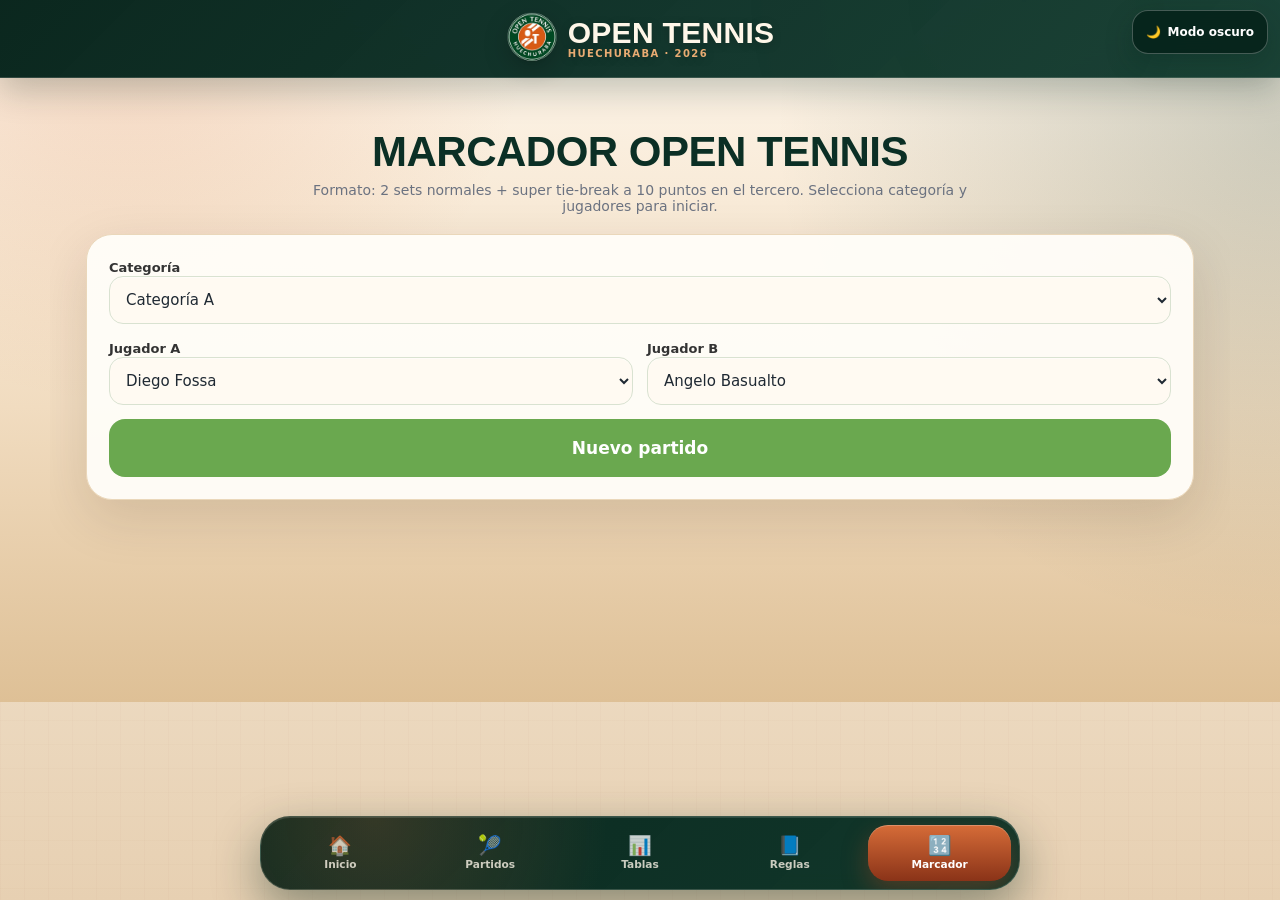
==== commit 5775730c: "Add files via upload" ====
--- a/marcador.html
+++ b/marcador.html
@@ -4,1936 +4,21 @@
   <meta charset="UTF-8" />
   <meta name="viewport" content="width=device-width, initial-scale=1, viewport-fit=cover" />
   <title>Marcador Open Tennis</title>
-
-  <style>
-    :root {
-      --club-green: #6aa84f;
-      --club-green-dark: #4f8738;
-      --club-orange: #ff9900;
-      --club-orange-dark: #e68a00;
-      --bg: #f5f7f4;
-      --card: #ffffff;
-      --text: #1f2933;
-      --muted: #6b7280;
-      --line: #d9e2d1;
-      --soft-green: #eaf4e4;
-      --soft-orange: #fff3df;
-      --danger: #c00000;
-      --danger-soft: #fde8e8;
-      --info: #2563eb;
-      --info-soft: #eaf1ff;
-      --shadow: 0 8px 24px rgba(0,0,0,0.10);
-      --radius: 22px;
-    }
-
-    * {
-      box-sizing: border-box;
-    }
-
-    html,
-    body {
-      width: 100%;
-      max-width: 100%;
-      overflow-x: hidden;
-      -webkit-text-size-adjust: 100%;
-      text-size-adjust: 100%;
-    }
-
-    body {
-      margin: 0;
-      font-family: Arial, sans-serif;
-      background: linear-gradient(180deg, #ffffff 0%, var(--bg) 100%);
-      color: var(--text);
-    }
-
-    .app {
-      max-width: 1120px;
-      margin: 0 auto;
-      padding: 18px;
-    }
-
-    .header {
-      text-align: center;
-      margin-bottom: 18px;
-    }
-
-    .header h1 {
-      margin: 0;
-      font-size: clamp(28px, 5vw, 42px);
-      font-weight: 900;
-      color: var(--club-green-dark);
-      letter-spacing: -0.5px;
-    }
-
-    .header p {
-      margin: 6px 0 0;
-      color: var(--muted);
-      font-size: 14px;
-    }
-
-    .setup-card,
-    .score-card,
-    .side-card,
-    .status-card,
-    .final-card,
-    .history-card,
-    .manual-card {
-      background: var(--card);
-      border: 1px solid var(--line);
-      border-radius: var(--radius);
-      box-shadow: var(--shadow);
-    }
-
-    .setup-card {
-      padding: 16px;
-      margin-bottom: 16px;
-    }
-
-    .setup-grid {
-      display: grid;
-      grid-template-columns: 160px 1fr 1fr auto;
-      gap: 12px;
-      align-items: end;
-    }
-
-    .label {
-      font-size: 13px;
-      font-weight: 800;
-      margin-bottom: 7px;
-      color: #333;
-    }
-
-    select,
-    input,
-    button {
-      font-family: inherit;
-    }
-
-    select,
-    input[type="number"] {
-      width: 100%;
-      border: 1px solid var(--line);
-      border-radius: 14px;
-      padding: 13px 12px;
-      font-size: 15px;
-      background: white;
-      outline: none;
-    }
-
-    select:focus,
-    input[type="number"]:focus {
-      border-color: var(--club-green);
-      box-shadow: 0 0 0 3px rgba(106,168,79,0.16);
-    }
-
-    .score-layout {
-      display: grid;
-      grid-template-columns: 1.35fr 0.85fr;
-      gap: 16px;
-    }
-
-    .score-card {
-      padding: 16px;
-    }
-
-    .match-banner {
-      background: linear-gradient(135deg, var(--club-green), var(--club-green-dark));
-      color: white;
-      border-radius: 20px;
-      padding: 16px;
-      text-align: center;
-      margin-bottom: 14px;
-      position: relative;
-      overflow: hidden;
-    }
-
-    .match-banner::after {
-      content: "";
-      position: absolute;
-      width: 180px;
-      height: 180px;
-      right: -70px;
-      top: -85px;
-      border-radius: 999px;
-      background: rgba(255, 255, 255, 0.12);
-      pointer-events: none;
-    }
-
-    .match-banner-title {
-      font-size: 13px;
-      font-weight: 800;
-      opacity: 0.9;
-      text-transform: uppercase;
-      letter-spacing: 0.06em;
-      margin-bottom: 6px;
-      position: relative;
-      z-index: 1;
-    }
-
-    .match-banner-names {
-      font-size: clamp(22px, 4vw, 34px);
-      font-weight: 900;
-      line-height: 1.15;
-      position: relative;
-      z-index: 1;
-    }
-
-    .serve-strip {
-      margin-top: 12px;
-      display: inline-flex;
-      align-items: center;
-      gap: 8px;
-      padding: 8px 13px;
-      border-radius: 999px;
-      background: rgba(255,255,255,0.18);
-      font-weight: 800;
-      font-size: 14px;
-      position: relative;
-      z-index: 1;
-    }
-
-    .wake-strip {
-      margin-top: 10px;
-      display: flex;
-      flex-wrap: wrap;
-      align-items: center;
-      justify-content: center;
-      gap: 8px;
-      position: relative;
-      z-index: 1;
-    }
-
-    .wake-indicator {
-      display: inline-flex;
-      align-items: center;
-      justify-content: center;
-      gap: 6px;
-      border-radius: 999px;
-      padding: 7px 11px;
-      background: rgba(255,255,255,0.16);
-      color: white;
-      font-size: 12px;
-      font-weight: 900;
-    }
-
-    .wake-indicator.on {
-      background: rgba(255,255,255,0.28);
-    }
-
-    .mini-action {
-      border: 1px solid rgba(255,255,255,0.45);
-      background: rgba(255,255,255,0.15);
-      color: white;
-      padding: 8px 11px;
-      border-radius: 999px;
-      font-size: 12px;
-      min-height: 0;
-    }
-
-    /*
-      El encabezado queda limpio: solo categoría y jugadores.
-      El sacador y el estado del partido se muestran únicamente
-      en la tarjeta "Estado del partido".
-    */
-    .match-banner .serve-strip,
-    .match-banner .wake-strip {
-      display: none !important;
-    }
-
-    .big-score {
-      display: grid;
-      grid-template-columns: 1fr 1fr;
-      gap: 12px;
-      margin-bottom: 14px;
-    }
-
-    .player-control {
-      border: 2px solid var(--line);
-      border-radius: 22px;
-      padding: 14px;
-      background: white;
-      transition: 0.2s ease;
-      min-width: 0;
-    }
-
-    .player-control.serving {
-      border-color: var(--club-orange);
-      background: var(--soft-orange);
-      box-shadow: 0 0 0 4px rgba(255,153,0,0.15);
-    }
-
-    .player-name {
-      font-size: 18px;
-      font-weight: 900;
-      text-align: center;
-      margin-bottom: 10px;
-    }
-
-    .game-points {
-      font-size: clamp(48px, 9vw, 86px);
-      font-weight: 900;
-      text-align: center;
-      line-height: 1;
-      color: var(--club-green-dark);
-      margin-bottom: 12px;
-    }
-
-    .player-control.serving .game-points {
-      color: var(--club-orange-dark);
-    }
-
-    .point-btn {
-      width: 100%;
-      border: none;
-      background: var(--club-green);
-      color: white;
-      padding: 18px 12px;
-      border-radius: 18px;
-      font-size: 20px;
-      font-weight: 900;
-      cursor: pointer;
-      min-height: 70px;
-    }
-
-    .player-control.serving .point-btn {
-      background: var(--club-orange);
-    }
-
-    button {
-      border: none;
-      border-radius: 16px;
-      padding: 13px 14px;
-      font-size: 15px;
-      font-weight: 900;
-      cursor: pointer;
-      transition: transform 0.08s ease, opacity 0.2s ease, box-shadow 0.2s ease;
-      -webkit-tap-highlight-color: transparent;
-    }
-
-    button:active {
-      transform: scale(0.98);
-    }
-
-    button:disabled {
-      opacity: 0.55;
-      cursor: not-allowed;
-    }
-
-    .controls-row {
-      display: grid;
-      grid-template-columns: repeat(5, minmax(0, 1fr));
-      gap: 10px;
-      margin-top: 14px;
-    }
-
-    .ghost {
-      background: white;
-      border: 1px solid var(--line);
-      color: var(--text);
-    }
-
-    .undo-btn {
-      background: #fff7ed;
-      border: 1px solid #f59e0b;
-      color: #92400e;
-    }
-
-    .undo-btn:not(:disabled) {
-      background: #f59e0b;
-      border-color: #d97706;
-      color: white;
-      box-shadow: 0 8px 18px rgba(245, 158, 11, 0.24);
-    }
-
-    .undo-btn:disabled {
-      background: #fef3c7;
-      border-color: #fde68a;
-      color: #a16207;
-      opacity: 0.72;
-    }
-
-    .green-btn {
-      background: var(--club-green);
-      color: white;
-    }
-
-    .orange-btn {
-      background: var(--club-orange);
-      color: white;
-    }
-
-    .blue-btn {
-      background: var(--info);
-      color: white;
-    }
-
-    .danger-btn {
-      background: var(--danger);
-      color: white;
-    }
-
-    .sets-table {
-      margin-top: 14px;
-      border: 1px solid var(--line);
-      border-radius: 18px;
-      overflow: hidden;
-      background: white;
-    }
-
-    .sets-row {
-      display: grid;
-      grid-template-columns: 1.4fr 0.8fr 0.8fr 0.8fr 0.8fr;
-      text-align: center;
-      align-items: center;
-      border-bottom: 1px solid var(--line);
-    }
-
-    .sets-row:last-child {
-      border-bottom: none;
-    }
-
-    .sets-head {
-      background: var(--club-green);
-      color: white;
-      font-weight: 900;
-      font-size: 13px;
-    }
-
-    .sets-row > div {
-      padding: 10px 8px;
-      border-right: 1px solid var(--line);
-    }
-
-    .sets-row > div:last-child {
-      border-right: none;
-    }
-
-    .sets-player {
-      text-align: left;
-      font-weight: 900;
-    }
-
-    .sets-number {
-      font-size: 22px;
-      font-weight: 900;
-    }
-
-    .side {
-      display: grid;
-      gap: 14px;
-      align-content: start;
-    }
-
-    .side-card,
-    .manual-card {
-      padding: 14px;
-    }
-
-    .side-title {
-      font-size: 17px;
-      font-weight: 900;
-      margin-bottom: 10px;
-      color: var(--club-green-dark);
-    }
-
-    .set-mini {
-      display: grid;
-      gap: 10px;
-    }
-
-    .set-box {
-      border: 1px solid var(--line);
-      border-radius: 16px;
-      padding: 12px;
-      background: white;
-    }
-
-    .set-box.active {
-      border-color: var(--club-orange);
-      background: var(--soft-orange);
-    }
-
-    .set-box.done {
-      border-color: var(--club-green);
-      background: var(--soft-green);
-    }
-
-    .set-box-title {
-      display: flex;
-      justify-content: space-between;
-      gap: 10px;
-      align-items: center;
-      font-weight: 900;
-      margin-bottom: 8px;
-    }
-
-    .set-score-line {
-      display: grid;
-      grid-template-columns: 1fr auto;
-      gap: 10px;
-      margin: 5px 0;
-      align-items: center;
-    }
-
-    .set-score-name {
-      font-size: 13px;
-      color: #333;
-      font-weight: 700;
-    }
-
-    .set-score-value {
-      font-size: 24px;
-      font-weight: 900;
-    }
-
-    .badge {
-      display: inline-block;
-      border-radius: 999px;
-      padding: 6px 10px;
-      font-size: 12px;
-      font-weight: 900;
-      background: #f3f4f6;
-      color: #333;
-      border: 1px solid var(--line);
-    }
-
-    .badge.green {
-      background: var(--soft-green);
-      color: var(--club-green-dark);
-      border-color: #b6d7a8;
-    }
-
-    .badge.orange {
-      background: var(--soft-orange);
-      color: #9a5b00;
-      border-color: #ffd38a;
-    }
-
-    .badge.red {
-      background: var(--danger-soft);
-      color: var(--danger);
-      border-color: #f4aaaa;
-    }
-
-    .badge.blue {
-      background: var(--info-soft);
-      color: var(--info);
-      border-color: #adc7ff;
-    }
-
-    .status-card {
-      padding: 16px;
-      margin-top: 16px;
-    }
-
-    .status-title {
-      font-size: 20px;
-      font-weight: 900;
-      margin-bottom: 10px;
-      color: var(--club-green-dark);
-    }
-
-    .status-line {
-      display: flex;
-      gap: 8px;
-      flex-wrap: wrap;
-    }
-
-    .change-alert {
-      display: none;
-      margin-top: 12px;
-      background: var(--club-orange);
-      color: white;
-      padding: 12px;
-      border-radius: 16px;
-      font-weight: 900;
-      text-align: center;
-      font-size: 18px;
-    }
-
-    .change-alert.visible {
-      display: block;
-    }
-
-    .final-card {
-      display: none;
-      padding: 18px;
-      margin-top: 16px;
-      border: 2px solid var(--club-green);
-      background: linear-gradient(135deg, #eaf4e4 0%, #ffffff 48%, #fff3df 100%);
-      text-align: center;
-      overflow: hidden;
-      position: relative;
-    }
-
-    .final-card::before {
-      content: "🏆";
-      position: absolute;
-      right: 18px;
-      top: 12px;
-      font-size: 48px;
-      opacity: 0.15;
-    }
-
-    .final-card.visible {
-      display: block;
-    }
-
-    .final-title {
-      font-size: 24px;
-      font-weight: 900;
-      color: var(--club-green-dark);
-      margin-bottom: 8px;
-    }
-
-    .final-winner {
-      font-size: clamp(26px, 5vw, 38px);
-      font-weight: 900;
-      margin-bottom: 8px;
-      letter-spacing: -0.5px;
-    }
-
-    .final-result {
-      display: inline-block;
-      background: white;
-      border: 1px solid #b6d7a8;
-      border-radius: 999px;
-      padding: 9px 15px;
-      font-size: 16px;
-      font-weight: 900;
-      color: var(--club-green-dark);
-      box-shadow: 0 8px 22px rgba(0,0,0,0.08);
-    }
-
-    .final-actions {
-      display: grid;
-      grid-template-columns: repeat(3, minmax(0, 1fr));
-      gap: 10px;
-      margin-top: 14px;
-    }
-
-    .final-preview {
-      margin-top: 14px;
-      border: 1px dashed #b6d7a8;
-      border-radius: 18px;
-      padding: 12px;
-      background: rgba(255,255,255,0.7);
-      color: #35502c;
-      font-weight: 800;
-      font-size: 13px;
-    }
-
-    .history-card {
-      margin-top: 16px;
-      overflow: hidden;
-    }
-
-    .history-toggle {
-      width: 100%;
-      background: white;
-      color: var(--text);
-      border-radius: 0;
-      border-bottom: 1px solid var(--line);
-      text-align: left;
-      display: flex;
-      justify-content: space-between;
-      align-items: center;
-    }
-
-    .history-content {
-      display: none;
-      padding: 12px;
-    }
-
-    .history-card.open .history-content {
-      display: block;
-    }
-
-    .log-list {
-      display: grid;
-      gap: 8px;
-      max-height: 260px;
-      overflow: auto;
-    }
-
-    .log-item {
-      border: 1px solid var(--line);
-      border-radius: 12px;
-      padding: 9px 10px;
-      background: white;
-      font-size: 13px;
-    }
-
-    .log-item.success {
-      background: var(--soft-green);
-      border-color: #b6d7a8;
-      font-weight: 800;
-    }
-
-    .log-item.warning {
-      background: var(--soft-orange);
-      border-color: #ffd38a;
-      font-weight: 800;
-    }
-
-    .log-item.danger {
-      background: var(--danger-soft);
-      border-color: #f4aaaa;
-      font-weight: 800;
-    }
-
-    .log-item.info {
-      background: #f8fafc;
-    }
-
-    .manual-note {
-      margin: 0 0 10px;
-      color: var(--muted);
-      font-size: 13px;
-      line-height: 1.35;
-    }
-
-    .modal-backdrop {
-      position: fixed;
-      inset: 0;
-      display: none;
-      align-items: center;
-      justify-content: center;
-      padding: 16px;
-      background: rgba(15, 23, 42, 0.58);
-      z-index: 9999;
-    }
-
-    .modal-backdrop.visible {
-      display: flex;
-    }
-
-    .modal {
-      width: min(720px, 100%);
-      max-height: min(88vh, 760px);
-      overflow: auto;
-      background: white;
-      border-radius: 24px;
-      box-shadow: 0 24px 70px rgba(0,0,0,0.35);
-      border: 1px solid rgba(255,255,255,0.5);
-    }
-
-    .modal-header {
-      position: sticky;
-      top: 0;
-      z-index: 2;
-      display: flex;
-      align-items: center;
-      justify-content: space-between;
-      gap: 12px;
-      padding: 16px 18px;
-      border-bottom: 1px solid var(--line);
-      background: rgba(255,255,255,0.96);
-      backdrop-filter: blur(12px);
-      -webkit-backdrop-filter: blur(12px);
-    }
-
-    .modal-title {
-      font-size: 20px;
-      font-weight: 900;
-      color: var(--club-green-dark);
-    }
-
-    .modal-close {
-      width: 42px;
-      height: 42px;
-      padding: 0;
-      border-radius: 999px;
-    }
-
-    .modal-body {
-      padding: 16px 18px;
-    }
-
-    .correction-grid {
-      display: grid;
-      grid-template-columns: 1.1fr 1fr 1fr;
-      gap: 10px;
-      align-items: end;
-      margin-bottom: 12px;
-    }
-
-    .correction-grid.head {
-      font-size: 12px;
-      color: var(--muted);
-      font-weight: 900;
-      text-transform: uppercase;
-      letter-spacing: 0.04em;
-      align-items: center;
-    }
-
-    .modal-actions {
-      display: flex;
-      justify-content: flex-end;
-      gap: 10px;
-      padding: 16px 18px;
-      border-top: 1px solid var(--line);
-      background: #fafafa;
-    }
-
-    .toast {
-      position: fixed;
-      left: 50%;
-      bottom: calc(86px + env(safe-area-inset-bottom, 0px));
-      transform: translateX(-50%) translateY(10px);
-      z-index: 10000;
-      width: min(520px, calc(100% - 24px));
-      border-radius: 999px;
-      background: rgba(15, 23, 42, 0.94);
-      color: white;
-      padding: 12px 16px;
-      box-shadow: 0 16px 40px rgba(0,0,0,0.26);
-      font-size: 14px;
-      font-weight: 800;
-      text-align: center;
-      opacity: 0;
-      pointer-events: none;
-      transition: opacity 180ms ease, transform 180ms ease;
-    }
-
-    .toast.visible {
-      opacity: 1;
-      transform: translateX(-50%) translateY(0);
-    }
-
-    .mobile-appbar {
-      display: none;
-    }
-
-    .bottom-nav {
-      display: none;
-    }
-
-    .app,
-    .score-card,
-    .setup-card,
-    .side-card,
-    .status-card,
-    .final-card,
-    .history-card,
-    .sets-table,
-    .match-banner,
-    .player-control {
-      min-width: 0;
-      max-width: 100%;
-    }
-
-    .match-banner-names,
-    .player-name,
-    .sets-player,
-    .log-item {
-      overflow-wrap: anywhere;
-    }
-
-    @media (max-width: 900px) {
-      .score-layout {
-        grid-template-columns: 1fr;
-      }
-
-      .side {
-        order: 2;
-      }
-
-      .setup-grid {
-        grid-template-columns: 1fr 1fr;
-      }
-
-      .setup-grid > div:first-child,
-      .setup-grid > div:last-child {
-        grid-column: 1 / -1;
-      }
-    }
-
-    @media (max-width: 820px) {
-      body {
-        padding-bottom: calc(78px + env(safe-area-inset-bottom));
-      }
-
-      .mobile-appbar {
-        position: sticky;
-        top: 0;
-        display: flex;
-        align-items: center;
-        justify-content: space-between;
-        min-height: 54px;
-        padding: calc(10px + env(safe-area-inset-top)) 14px 10px;
-        background: rgba(255,255,255,0.96);
-        backdrop-filter: blur(16px);
-        -webkit-backdrop-filter: blur(16px);
-        border-bottom: 1px solid #d9e2d1;
-        box-shadow: 0 5px 18px rgba(0,0,0,0.06);
-        z-index: 150;
-      }
-
-      .appbar-brand {
-        color: #053b2c;
-        text-decoration: none;
-        font-weight: 900;
-        font-size: 20px;
-        line-height: 1;
-      }
-
-      .appbar-section {
-        color: #6b7280;
-        font-size: 12px;
-        font-weight: 900;
-      }
-
-      .bottom-nav {
-        position: fixed;
-        left: 0;
-        right: 0;
-        bottom: 0;
-        height: calc(68px + env(safe-area-inset-bottom));
-        display: grid;
-        grid-template-columns: repeat(5, minmax(0, 1fr));
-        gap: 5px;
-        padding: 6px 7px calc(6px + env(safe-area-inset-bottom));
-        background: rgba(255,255,255,0.98);
-        border-top: 1px solid #d9e2d1;
-        box-shadow: 0 -8px 24px rgba(0,0,0,0.11);
-        z-index: 250;
-      }
-
-      .bottom-nav a {
-        min-width: 0;
-        width: 100%;
-        height: 56px;
-        padding: 7px 4px 6px;
-        border-radius: 16px;
-        display: flex;
-        flex-direction: column;
-        justify-content: center;
-        align-items: center;
-        gap: 4px;
-        text-align: center;
-        color: #2f3b35;
-        font-size: 10.8px;
-        line-height: 1.05;
-        font-weight: 900;
-        text-decoration: none;
-        overflow: hidden;
-        -webkit-tap-highlight-color: transparent;
-      }
-
-      .bottom-nav a.active {
-        color: white;
-        background: linear-gradient(180deg, var(--club-green), var(--club-green-dark));
-      }
-
-      .bottom-nav .nav-icon {
-        display: block;
-        font-size: 20px;
-        line-height: 1;
-      }
-
-      .bottom-nav .nav-label {
-        display: block;
-        max-width: 100%;
-        overflow: hidden;
-        text-overflow: ellipsis;
-      }
-
-      .app {
-        width: 100%;
-        max-width: 720px;
-        padding: 12px 12px 22px;
-      }
-
-      .app > .header {
-        display: none;
-      }
-
-      .setup-card,
-      .score-card,
-      .side-card,
-      .status-card,
-      .final-card,
-      .history-card,
-      .manual-card {
-        border-radius: 18px;
-        box-shadow: 0 6px 20px rgba(0,0,0,0.08);
-      }
-
-      .match-banner {
-        border-radius: 18px;
-        padding: 14px;
-      }
-
-      .sets-table {
-        width: 100%;
-        overflow: hidden;
-      }
-
-      .sets-row {
-        grid-template-columns: minmax(82px, 1.35fr) repeat(4, minmax(42px, 0.75fr));
-      }
-
-      .sets-row > div {
-        min-width: 0;
-      }
-
-      .sets-player {
-        font-size: 12.5px;
-      }
-    }
-
-    @media (max-width: 700px) {
-      .app {
-        padding: 12px;
-      }
-
-      .setup-grid {
-        grid-template-columns: 1fr;
-      }
-
-      .big-score {
-        grid-template-columns: 1fr;
-      }
-
-      .controls-row,
-      .final-actions {
-        grid-template-columns: 1fr;
-      }
-
-      .point-btn {
-        min-height: 74px;
-        font-size: 21px;
-      }
-
-      .sets-row {
-        grid-template-columns: 1.4fr 0.7fr 0.7fr 0.7fr 0.7fr;
-        font-size: 13px;
-      }
-
-      .sets-row > div {
-        padding: 8px 5px;
-      }
-
-      .sets-number {
-        font-size: 20px;
-      }
-
-      .final-winner {
-        font-size: 24px;
-      }
-
-      .correction-grid,
-      .correction-grid.head {
-        grid-template-columns: 1fr 1fr;
-      }
-
-      .correction-grid > div:first-child,
-      .correction-grid.head > div:first-child {
-        grid-column: 1 / -1;
-      }
-
-      .modal-actions {
-        display: grid;
-        grid-template-columns: 1fr;
-      }
-    }
-
-    @media (max-width: 380px) {
-      .bottom-nav a {
-        font-size: 9.8px;
-        border-radius: 14px;
-      }
-
-      .bottom-nav .nav-icon {
-        font-size: 18px;
-      }
-
-      .app {
-        padding-left: 9px;
-        padding-right: 9px;
-      }
-    }
-
-    /* Modo horizontal móvil: pantalla compacta para registrar puntos con más comodidad. */
-    @media (orientation: landscape) and (max-height: 560px) and (max-width: 980px) {
-      body {
-        padding-bottom: 0;
-      }
-
-      .app-topbar,
-      .mobile-appbar,
-      .bottom-nav,
-      .app > .header,
-      .history-card {
-        display: none !important;
-      }
-
-      .app {
-        max-width: none;
-        padding: 6px;
-      }
-
-      .setup-card {
-        padding: 7px;
-        margin-bottom: 6px;
-        border-radius: 14px;
-      }
-
-      .setup-grid {
-        grid-template-columns: 120px 1fr 1fr auto;
-        gap: 7px;
-      }
-
-      .setup-grid > div:first-child,
-      .setup-grid > div:last-child {
-        grid-column: auto;
-      }
-
-      .label {
-        font-size: 10px;
-        margin-bottom: 3px;
-      }
-
-      select,
-      input[type="number"] {
-        padding: 7px 8px;
-        border-radius: 10px;
-        font-size: 12px;
-      }
-
-      button {
-        padding: 8px 9px;
-        border-radius: 12px;
-        font-size: 12px;
-      }
-
-      .score-layout {
-        grid-template-columns: minmax(0, 1.55fr) minmax(230px, 0.72fr);
-        gap: 7px;
-      }
-
-      .score-card,
-      .side-card,
-      .manual-card,
-      .status-card,
-      .final-card {
-        padding: 8px;
-        border-radius: 14px;
-        box-shadow: 0 4px 14px rgba(0,0,0,0.08);
-      }
-
-      .match-banner {
-        padding: 8px;
-        margin-bottom: 7px;
-        border-radius: 14px;
-      }
-
-      .match-banner-title {
-        font-size: 10px;
-        margin-bottom: 2px;
-      }
-
-      .match-banner-names {
-        font-size: clamp(16px, 3.1vw, 22px);
-        white-space: nowrap;
-        overflow: hidden;
-        text-overflow: ellipsis;
-      }
-
-      .serve-strip,
-      .wake-strip {
-        margin-top: 5px;
-      }
-
-      .serve-strip,
-      .wake-indicator,
-      .mini-action {
-        padding: 5px 8px;
-        font-size: 10.5px;
-      }
-
-      .big-score {
-        grid-template-columns: 1fr 1fr;
-        gap: 7px;
-        margin-bottom: 7px;
-      }
-
-      .player-control {
-        padding: 8px;
-        border-radius: 14px;
-      }
-
-      .player-name {
-        font-size: 13px;
-        margin-bottom: 4px;
-        min-height: 30px;
-        display: flex;
-        align-items: center;
-        justify-content: center;
-      }
-
-      .game-points {
-        font-size: clamp(42px, 9vh, 60px);
-        margin-bottom: 5px;
-      }
-
-      .point-btn {
-        min-height: 52px;
-        padding: 8px 6px;
-        border-radius: 12px;
-        font-size: 16px;
-      }
-
-      .sets-table {
-        margin-top: 7px;
-        border-radius: 12px;
-      }
-
-      .sets-row > div {
-        padding: 5px 4px;
-      }
-
-      .sets-head {
-        font-size: 10px;
-      }
-
-      .sets-player {
-        font-size: 10.5px;
-      }
-
-      .sets-number {
-        font-size: 16px;
-      }
-
-      .status-card {
-        margin-top: 7px;
-      }
-
-      .status-title {
-        font-size: 13px;
-        margin-bottom: 6px;
-      }
-
-      .badge {
-        padding: 4px 6px;
-        font-size: 10px;
-      }
-
-      .change-alert {
-        margin-top: 6px;
-        padding: 7px;
-        font-size: 13px;
-        border-radius: 12px;
-      }
-
-      .controls-row {
-        grid-template-columns: repeat(5, minmax(0, 1fr));
-        gap: 6px;
-        margin-top: 7px;
-      }
-
-      .side {
-        gap: 7px;
-      }
-
-      .side-title {
-        font-size: 13px;
-        margin-bottom: 6px;
-      }
-
-      .set-mini {
-        gap: 6px;
-      }
-
-      .set-box {
-        padding: 7px;
-        border-radius: 12px;
-      }
-
-      .set-box-title {
-        margin-bottom: 4px;
-        font-size: 12px;
-      }
-
-      .set-score-line {
-        margin: 2px 0;
-      }
-
-      .set-score-name {
-        font-size: 10.5px;
-      }
-
-      .set-score-value {
-        font-size: 17px;
-      }
-
-      .manual-note {
-        display: none;
-      }
-
-      .final-card {
-        margin-top: 7px;
-      }
-
-      .final-title {
-        font-size: 16px;
-      }
-
-      .final-winner {
-        font-size: 20px;
-      }
-
-      .final-result,
-      .final-preview {
-        font-size: 11px;
-      }
-
-      .final-actions {
-        grid-template-columns: repeat(3, minmax(0, 1fr));
-        gap: 6px;
-      }
-    }
-
-
-    /* Flujo nuevo: configuración inicial separada del marcador. */
-    body:not(.match-active) .score-layout {
-      display: none !important;
-    }
-
-    body.match-active .setup-card {
-      display: none !important;
-    }
-
-    body:not(.match-active) .setup-card {
-      max-width: 720px;
-      margin: 20px auto 0;
-      padding: 22px;
-    }
-
-    body:not(.match-active) .setup-grid {
-      grid-template-columns: 1fr 1fr;
-      gap: 14px;
-    }
-
-    body:not(.match-active) .setup-grid > div:first-child,
-    body:not(.match-active) .setup-grid > div:last-child {
-      grid-column: 1 / -1;
-    }
-
-    body:not(.match-active) #newMatchBtn {
-      width: 100%;
-      min-height: 58px;
-      font-size: 17px;
-      border-radius: 18px;
-    }
-
-    body:not(.match-active) .header {
-      max-width: 720px;
-      margin: 18px auto 16px;
-    }
-
-    body:not(.match-active) .header p::after {
-      content: " Selecciona categoría y jugadores para iniciar.";
-    }
-
-    @media (max-width: 700px) {
-      body:not(.match-active) .setup-card {
-        margin-top: 10px;
-        padding: 16px;
-      }
-
-      body:not(.match-active) .setup-grid {
-        grid-template-columns: 1fr;
-      }
-    }
-
-    /* En horizontal se oculta la barra inferior real de la app para ganar espacio. */
-    @media (orientation: landscape) and (max-height: 560px) and (max-width: 980px) {
-      body {
-        padding-bottom: 0 !important;
-      }
-
-      #appBottomNav,
-      .app-bottom-nav,
-      .bottom-nav {
-        display: none !important;
-      }
-
-      body.match-active .score-layout {
-        display: grid !important;
-      }
-
-      body:not(.match-active) .setup-card {
-        max-width: 760px;
-        margin-top: 6px;
-        padding: 10px;
-      }
-
-      body:not(.match-active) .setup-grid {
-        grid-template-columns: 110px 1fr 1fr auto;
-        gap: 8px;
-      }
-
-      body:not(.match-active) .setup-grid > div:first-child,
-      body:not(.match-active) .setup-grid > div:last-child {
-        grid-column: auto;
-      }
-
-      body:not(.match-active) #newMatchBtn {
-        min-height: 38px;
-        font-size: 12px;
-        border-radius: 12px;
-        white-space: nowrap;
-      }
-    }
-
-    /* Refuerzo: ocultar barra inferior en horizontal aunque el navegador reporte otra altura. */
-    @media screen and (orientation: landscape) and (max-height: 700px),
-           screen and (orientation: landscape) and (pointer: coarse) {
-      html,
-      body,
-      body.match-active {
-        padding-bottom: 0 !important;
-        margin-bottom: 0 !important;
-      }
-
-      #appBottomNav,
-      nav#appBottomNav,
-      .app-bottom-nav,
-      nav.app-bottom-nav,
-      .bottom-nav,
-      nav.bottom-nav {
-        display: none !important;
-        visibility: hidden !important;
-        opacity: 0 !important;
-        height: 0 !important;
-        min-height: 0 !important;
-        max-height: 0 !important;
-        padding: 0 !important;
-        margin: 0 !important;
-        border: 0 !important;
-        overflow: hidden !important;
-        pointer-events: none !important;
-      }
-
-      .app {
-        padding-bottom: 6px !important;
-      }
-    }
-
-    /* Refuerzo por JavaScript: útil si orientation no se actualiza bien en la PWA. */
-    body.is-landscape-mobile,
-    body.is-landscape-mobile.match-active {
-      padding-bottom: 0 !important;
-      margin-bottom: 0 !important;
-    }
-
-    body.is-landscape-mobile #appBottomNav,
-    body.is-landscape-mobile nav#appBottomNav,
-    body.is-landscape-mobile .app-bottom-nav,
-    body.is-landscape-mobile nav.app-bottom-nav,
-    body.is-landscape-mobile .bottom-nav,
-    body.is-landscape-mobile nav.bottom-nav {
-      display: none !important;
-      visibility: hidden !important;
-      opacity: 0 !important;
-      height: 0 !important;
-      min-height: 0 !important;
-      max-height: 0 !important;
-      padding: 0 !important;
-      margin: 0 !important;
-      border: 0 !important;
-      overflow: hidden !important;
-      pointer-events: none !important;
-    }
-
-    body.is-landscape-mobile .app {
-      padding-bottom: 6px !important;
-    }
-
-
-    /* Modo vertical móvil optimizado: título, puntos, estado y resultado visibles antes de los controles. */
-    @media screen and (max-width: 820px) and (orientation: portrait) {
-      body.match-active {
-        padding-bottom: calc(74px + env(safe-area-inset-bottom)) !important;
-      }
-
-      body.match-active .app {
-        max-width: 560px;
-        padding: 8px 8px calc(84px + env(safe-area-inset-bottom));
-      }
-
-      body.match-active .score-layout {
-        grid-template-columns: 1fr !important;
-        gap: 8px;
-      }
-
-      body.match-active .score-card {
-        padding: 8px;
-        border-radius: 20px;
-        box-shadow: 0 5px 18px rgba(0,0,0,0.08);
-      }
-
-      body.match-active .match-banner {
-        margin-bottom: 8px;
-        padding: 11px 12px;
-        border-radius: 18px;
-      }
-
-      body.match-active .match-banner::after {
-        width: 130px;
-        height: 130px;
-        right: -48px;
-        top: -60px;
-      }
-
-      body.match-active .match-banner-title {
-        font-size: 11px;
-        margin-bottom: 4px;
-      }
-
-      body.match-active .match-banner-names {
-        font-size: clamp(22px, 7.1vw, 32px);
-        line-height: 1.06;
-      }
-
-      body.match-active .big-score {
-        grid-template-columns: 1fr 1fr !important;
-        gap: 8px;
-        margin-bottom: 8px;
-      }
-
-      body.match-active .player-control {
-        padding: 8px;
-        border-radius: 18px;
-      }
-
-      body.match-active .player-name {
-        min-height: 32px;
-        margin-bottom: 4px;
-        display: flex;
-        align-items: center;
-        justify-content: center;
-        font-size: clamp(12px, 3.5vw, 15px);
-        line-height: 1.08;
-      }
-
-      body.match-active .game-points {
-        margin-bottom: 6px;
-        font-size: clamp(42px, 13vw, 62px);
-      }
-
-      body.match-active .point-btn {
-        min-height: 56px;
-        padding: 8px 5px;
-        border-radius: 14px;
-        font-size: clamp(13px, 3.8vw, 17px);
-        line-height: 1.08;
-      }
-
-      body.match-active .status-card {
-        margin-top: 8px;
-        padding: 11px 12px;
-        border-radius: 18px;
-      }
-
-      body.match-active .status-title {
-        font-size: 16px;
-        margin-bottom: 8px;
-      }
-
-      body.match-active .status-line {
-        gap: 6px;
-      }
-
-      body.match-active .badge {
-        padding: 5px 8px;
-        font-size: 11px;
-      }
-
-      body.match-active .change-alert {
-        margin-top: 8px;
-        padding: 8px 10px;
-        border-radius: 13px;
-        font-size: 14px;
-      }
-
-      body.match-active #setsResultCard {
-        margin-top: 8px;
-        padding: 10px;
-        border-radius: 18px;
-        box-shadow: 0 5px 18px rgba(0,0,0,0.08);
-      }
-
-      body.match-active #setsResultCard .side-title {
-        font-size: 16px;
-        margin-bottom: 8px;
-      }
-
-      body.match-active #setsResultCard .set-mini {
-        grid-template-columns: repeat(3, minmax(0, 1fr));
-        gap: 6px;
-      }
-
-      body.match-active #setsResultCard .set-box {
-        padding: 7px;
-        border-radius: 13px;
-      }
-
-      body.match-active #setsResultCard .set-box-title {
-        display: block;
-        margin-bottom: 5px;
-        font-size: 11px;
-        line-height: 1.08;
-      }
-
-      body.match-active #setsResultCard .set-box-title .badge {
-        display: inline-block;
-        margin-top: 4px;
-        padding: 3px 6px;
-        font-size: 9px;
-        max-width: 100%;
-        white-space: normal;
-      }
-
-      body.match-active #setsResultCard .set-score-line {
-        gap: 4px;
-        margin: 2px 0;
-      }
-
-      body.match-active #setsResultCard .set-score-name {
-        min-width: 0;
-        font-size: 9.5px;
-        white-space: nowrap;
-        overflow: hidden;
-        text-overflow: ellipsis;
-      }
-
-      body.match-active #setsResultCard .set-score-value {
-        font-size: 18px;
-      }
-
-      body.match-active .side {
-        gap: 8px;
-      }
-
-      body.match-active .side .manual-card {
-        display: none !important;
-      }
-
-      body.match-active .controls-row {
-        grid-template-columns: repeat(3, minmax(0, 1fr));
-        gap: 6px;
-        margin-top: 8px;
-      }
-
-      body.match-active .controls-row button {
-        min-height: 42px;
-        padding: 8px 6px;
-        border-radius: 13px;
-        font-size: 11.5px;
-        line-height: 1.05;
-      }
-
-      body.match-active #clearSavedBtn,
-      body.match-active .history-card {
-        display: none !important;
-      }
-    }
-
-    @media screen and (max-width: 380px) and (orientation: portrait) {
-      body.match-active .app {
-        padding-left: 6px;
-        padding-right: 6px;
-      }
-
-      body.match-active .match-banner-names {
-        font-size: clamp(20px, 6.5vw, 28px);
-      }
-
-      body.match-active .point-btn {
-        font-size: 12.5px;
-      }
-
-      body.match-active #setsResultCard {
-        padding: 8px;
-      }
-
-      body.match-active #setsResultCard .set-box {
-        padding: 6px 5px;
-      }
-    }
-
-
-    /* Ajuste definitivo vertical: marcador compacto, estable y sin etiquetas redundantes. */
-    @media screen and (max-width: 820px) and (orientation: portrait) {
-      body.match-active {
-        padding-bottom: calc(72px + env(safe-area-inset-bottom)) !important;
-      }
-
-      body.match-active .app {
-        max-width: 560px;
-        padding: 6px 8px calc(82px + env(safe-area-inset-bottom)) !important;
-      }
-
-      body.match-active .score-layout {
-        gap: 6px !important;
-      }
-
-      body.match-active .score-card {
-        padding: 6px !important;
-        border-radius: 18px !important;
-      }
-
-      body.match-active .match-banner {
-        min-height: 104px;
-        height: 104px;
-        margin-bottom: 6px !important;
-        padding: 8px 12px !important;
-        border-radius: 18px !important;
-        display: flex;
-        flex-direction: column;
-        align-items: center;
-        justify-content: center;
-      }
-
-      body.match-active .match-banner-title {
-        font-size: 10px !important;
-        margin-bottom: 4px !important;
-        line-height: 1;
-      }
-
-      body.match-active .match-banner-names {
-        width: 100%;
-        font-size: clamp(22px, 7vw, 31px) !important;
-        line-height: 1.05 !important;
-      }
-
-      body.match-active .big-score {
-        grid-template-columns: 1fr 1fr !important;
-        gap: 6px !important;
-        margin-bottom: 6px !important;
-      }
-
-      body.match-active .player-control {
-        height: 166px;
-        min-height: 166px;
-        max-height: 166px;
-        padding: 8px 7px !important;
-        border-radius: 17px !important;
-        display: flex;
-        flex-direction: column;
-        justify-content: space-between;
-        overflow: hidden;
-      }
-
-      body.match-active .player-name {
-        height: 30px;
-        min-height: 30px;
-        max-height: 30px;
-        margin: 0 !important;
-        font-size: clamp(12px, 3.5vw, 15px) !important;
-        line-height: 1.05 !important;
-        overflow: hidden;
-        text-overflow: ellipsis;
-        display: flex;
-        align-items: center;
-        justify-content: center;
-      }
-
-      body.match-active .game-points {
-        height: 58px;
-        min-height: 58px;
-        max-height: 58px;
-        margin: 0 !important;
-        font-size: clamp(44px, 15vw, 64px) !important;
-        line-height: 0.95 !important;
-        display: flex;
-        align-items: center;
-        justify-content: center;
-      }
-
-      body.match-active .point-btn {
-        height: 50px;
-        min-height: 50px !important;
-        max-height: 50px;
-        padding: 6px !important;
-        border-radius: 14px !important;
-        font-size: clamp(17px, 4.6vw, 20px) !important;
-        line-height: 1 !important;
-      }
-
-      body.match-active .status-card {
-        height: 126px;
-        min-height: 126px;
-        max-height: 126px;
-        margin-top: 6px !important;
-        padding: 10px 12px !important;
-        border-radius: 18px !important;
-        overflow: hidden;
-      }
-
-      body.match-active .status-title {
-        height: 21px;
-        margin: 0 0 7px !important;
-        font-size: 16px !important;
-        line-height: 1.1 !important;
-      }
-
-      body.match-active .status-line {
-        height: 78px;
-        min-height: 78px;
-        max-height: 78px;
-        gap: 6px !important;
-        overflow: hidden;
-        align-content: flex-start;
-      }
-
-      body.match-active .badge {
-        padding: 5px 8px !important;
-        font-size: 10.8px !important;
-        line-height: 1.05 !important;
-        max-width: 100%;
-      }
-
-      body.match-active .change-alert,
-      body.match-active .change-alert.visible {
-        display: none !important;
-      }
-
-      body.match-active #setsResultCard {
-        height: 170px;
-        min-height: 170px;
-        max-height: 170px;
-        margin-top: 6px !important;
-        padding: 9px !important;
-        border-radius: 18px !important;
-        overflow: hidden;
-      }
-
-      body.match-active #setsResultCard .side-title {
-        height: 19px;
-        margin: 0 0 7px !important;
-        font-size: 16px !important;
-        line-height: 1.05 !important;
-      }
-
-      body.match-active #setsResultCard .set-mini {
-        height: 126px;
-        grid-template-columns: repeat(3, minmax(0, 1fr)) !important;
-        gap: 6px !important;
-      }
-
-      body.match-active #setsResultCard .set-box {
-        height: 126px;
-        min-height: 126px;
-        max-height: 126px;
-        padding: 7px 6px !important;
-        border-radius: 13px !important;
-        overflow: hidden;
-      }
-
-      body.match-active #setsResultCard .set-box-title {
-        height: 43px;
-        min-height: 43px;
-        max-height: 43px;
-        margin: 0 0 4px !important;
-        display: block !important;
-        font-size: 10.6px !important;
-        line-height: 1.05 !important;
-        overflow: hidden;
-      }
-
-      body.match-active #setsResultCard .set-box-title .badge {
-        margin-top: 3px !important;
-        padding: 3px 5px !important;
-        font-size: 8.8px !important;
-        max-width: 100%;
-        white-space: normal;
-      }
-
-      body.match-active #setsResultCard .set-score-line {
-        height: 31px;
-        min-height: 31px;
-        max-height: 31px;
-        gap: 3px !important;
-        margin: 0 !important;
-      }
-
-      body.match-active #setsResultCard .set-score-name {
-        font-size: 9.2px !important;
-        line-height: 1.05 !important;
-        white-space: nowrap;
-        overflow: hidden;
-        text-overflow: ellipsis;
-      }
-
-      body.match-active #setsResultCard .set-score-value {
-        font-size: 18px !important;
-        line-height: 1 !important;
-      }
-
-      body.match-active #tb1Box,
-      body.match-active #tb2Box {
-        display: none !important;
-      }
-
-      body.match-active .controls-row {
-        grid-template-columns: repeat(3, minmax(0, 1fr)) !important;
-        gap: 6px !important;
-        margin-top: 6px !important;
-      }
-
-      body.match-active .controls-row button {
-        min-height: 39px !important;
-        padding: 7px 5px !important;
-        border-radius: 13px !important;
-        font-size: 11px !important;
-        line-height: 1.05 !important;
-      }
-    }
-
-    @media screen and (max-width: 380px) and (orientation: portrait) {
-      body.match-active .match-banner {
-        height: 98px;
-        min-height: 98px;
-        max-height: 98px;
-      }
-
-      body.match-active .player-control {
-        height: 158px;
-        min-height: 158px;
-        max-height: 158px;
-      }
-
-      body.match-active .game-points {
-        height: 52px;
-        min-height: 52px;
-        max-height: 52px;
-      }
-
-      body.match-active .point-btn {
-        height: 47px;
-        min-height: 47px !important;
-        max-height: 47px;
-      }
-
-      body.match-active .status-card {
-        height: 120px;
-        min-height: 120px;
-        max-height: 120px;
-      }
-
-      body.match-active #setsResultCard {
-        height: 164px;
-        min-height: 164px;
-        max-height: 164px;
-      }
-    }
-
-
-  </style>
+  <meta name="description" content="Lleva el puntaje de un partido de tenis con validación de sets y recuperación del marcador en Open Tennis Huechuraba.">
+  <link rel="canonical" href="https://opentennis.cl/marcador.html">
+  <meta property="og:type" content="website">
+  <meta property="og:locale" content="es_CL">
+  <meta property="og:site_name" content="Open Tennis Huechuraba">
+  <meta property="og:title" content="Marcador | Open Tennis Huechuraba">
+  <meta property="og:description" content="Marcador de tenis con validación y recuperación del partido.">
+  <meta property="og:url" content="https://opentennis.cl/marcador.html">
+  <meta property="og:image" content="https://opentennis.cl/assets/icons/icon-512.png">
+  <meta property="og:image:width" content="512">
+  <meta property="og:image:height" content="512">
+  <meta property="og:image:alt" content="Logo de Open Tennis Huechuraba">
+  <meta name="twitter:card" content="summary">
+
+  
 
   <link rel="manifest" href="manifest.webmanifest">
   <link rel="icon" type="image/png" sizes="32x32" href="assets/icons/favicon-32.png">
@@ -1947,13 +32,17 @@
   <link rel="stylesheet" href="assets/css/v3.css" />
   <link rel="stylesheet" href="assets/css/v4.css?v=4.1" />
   <link rel="stylesheet" href="assets/css/v5.css?v=5" />
-  <script defer src="assets/js/app.js?v=7"></script>
+  <link rel="stylesheet" href="assets/css/marcador.css?v=28" />
+  <script defer src="assets/js/theme.js?v=28"></script>
+  <script defer src="assets/js/app.js?v=28"></script>
+  <script defer src="assets/js/release-v28.js"></script>
+  <link rel="stylesheet" href="assets/css/p2.css?v=28" />
 </head>
 
 <body class="marcador-page v5-page">
   <aside class="sidebar app-topbar">
     <a class="brand" href="index.html" aria-label="Open Tennis Huechuraba inicio">
-      <img class="brand-logo" src="assets/img/logo-open-tennis.png" alt="" aria-hidden="true">
+      <img class="brand-logo" src="assets/img/logo-open-tennis-256.svg" alt="" aria-hidden="true" width="256" height="256">
       <span class="brand-text"><span class="brand-main">Open Tennis</span><span class="brand-sub">Huechuraba · 2026</span></span>
     </a>
   </aside>
@@ -1967,7 +56,7 @@
     <section class="setup-card">
       <div class="setup-grid">
         <div>
-          <div class="label">Categoría</div>
+          <label class="label" for="categorySelect">Categoría</label>
           <select id="categorySelect">
             <option value="A">Categoría A</option>
             <option value="B">Categoría B</option>
@@ -1977,12 +66,12 @@
         </div>
 
         <div>
-          <div class="label">Jugador A</div>
+          <label class="label" for="playerASelect">Jugador A</label>
           <select id="playerASelect"></select>
         </div>
 
         <div>
-          <div class="label">Jugador B</div>
+          <label class="label" for="playerBSelect">Jugador B</label>
           <select id="playerBSelect"></select>
         </div>
 
@@ -2050,11 +139,11 @@
         </div>
 
         <section class="history-card" id="historyCard">
-          <button class="history-toggle" id="historyToggle" type="button">
+          <button class="history-toggle" id="historyToggle" type="button" aria-expanded="false" aria-controls="historyContent">
             <span>Historial de puntos</span>
             <span id="historyIcon">+</span>
           </button>
-          <div class="history-content">
+          <div class="history-content" id="historyContent">
             <div class="log-list" id="logList"></div>
           </div>
         </section>
@@ -2141,28 +230,30 @@
         </div>
 
         <div class="correction-grid">
-          <div><strong>Set 1 · games</strong></div>
-          <input id="corrS1A" type="number" min="0" max="7" inputmode="numeric">
-          <input id="corrS1B" type="number" min="0" max="7" inputmode="numeric">
+          <div id="corrS1Label"><strong>Set 1 · games</strong></div>
+          <input id="corrS1A" type="number" min="0" max="7" inputmode="numeric" aria-labelledby="corrS1Label corrNameAHead">
+          <input id="corrS1B" type="number" min="0" max="7" inputmode="numeric" aria-labelledby="corrS1Label corrNameBHead">
         </div>
 
         <div class="correction-grid">
-          <div><strong>Set 2 · games</strong></div>
-          <input id="corrS2A" type="number" min="0" max="7" inputmode="numeric">
-          <input id="corrS2B" type="number" min="0" max="7" inputmode="numeric">
+          <div id="corrS2Label"><strong>Set 2 · games</strong></div>
+          <input id="corrS2A" type="number" min="0" max="7" inputmode="numeric" aria-labelledby="corrS2Label corrNameAHead">
+          <input id="corrS2B" type="number" min="0" max="7" inputmode="numeric" aria-labelledby="corrS2Label corrNameBHead">
         </div>
 
         <div class="correction-grid">
-          <div><strong>Super tie-break</strong></div>
-          <input id="corrSTBA" type="number" min="0" max="99" inputmode="numeric">
-          <input id="corrSTBB" type="number" min="0" max="99" inputmode="numeric">
+          <div id="corrSTBLabel"><strong>Super tie-break</strong></div>
+          <input id="corrSTBA" type="number" min="0" max="99" inputmode="numeric" aria-labelledby="corrSTBLabel corrNameAHead">
+          <input id="corrSTBB" type="number" min="0" max="99" inputmode="numeric" aria-labelledby="corrSTBLabel corrNameBHead">
         </div>
 
         <div class="correction-grid">
-          <div><strong>Sacador actual</strong></div>
-          <select id="corrServer"></select>
+          <label for="corrServer"><strong>Sacador actual</strong></label>
+          <select id="corrServer" aria-label="Sacador actual"></select>
           <div></div>
         </div>
+
+        <div class="modal-error" id="correctionError" role="alert" tabindex="-1" hidden></div>
 
         <p class="manual-note" style="margin-top:14px;">
           Nota: si dejas un set con marcador ganador válido, por ejemplo 6-4 o 7-6, el sistema lo marcará como set terminado. Si el partido queda 1 set a 1, activará automáticamente el super tie-break.
@@ -2176,1432 +267,29 @@
     </div>
   </div>
 
+  <div class="modal-backdrop" id="recoveryModal" aria-hidden="true">
+    <div class="modal recovery-modal" role="dialog" aria-modal="true" aria-labelledby="recoveryTitle" aria-describedby="recoveryMessage recoveryNote">
+      <div class="modal-header">
+        <div class="modal-title" id="recoveryTitle">Partido guardado encontrado</div>
+      </div>
+
+      <div class="modal-body">
+        <p class="recovery-message" id="recoveryMessage"></p>
+        <p class="recovery-note" id="recoveryNote">El marcador seguirá guardado hasta que elijas qué hacer.</p>
+      </div>
+
+      <div class="modal-actions">
+        <button class="ghost" id="recoveryDiscard" type="button">Descartar guardado</button>
+        <button class="blue-btn" id="recoveryRestore" type="button">Recuperar partido</button>
+      </div>
+    </div>
+  </div>
+
   <div class="toast" id="toast" role="status" aria-live="polite"></div>
 
-  <script>
-    const CLUB_PLAYERS = {
-      A: [
-        "Diego Fossa",
-        "Angelo Basualto",
-        "Claudio Aedo",
-        "Felipe Reyes",
-        "Jose Astete",
-        "Luis Flores",
-        "Marcelo López",
-        "Tomás Gómez",
-        "Nicolás Collao"
-      ],
-      B: [
-        "Gonzalo Barros",
-        "Hernán Bravo",
-        "Cristhian Linares",
-        "Genaro Espinoza",
-        "Daniel Vega",
-        "Javier González",
-        "Diego Cervantes",
-        "Jaime Valdebenito",
-        "Matías Arellano",
-        "Oscar Morales"
-      ],
-      C: [
-        "Aníbal Valenzuela",
-        "César Maturana",
-        "Constanza Núñez",
-        "Hernán Medel",
-        "Juan Muñoz",
-        "Mauricio Bustamante",
-        "Paulo Barrera",
-        "Roy Minda"
-      ],
-      D: [
-        "Catalina Valladares",
-        "Kamila Riquelme",
-        "Loreto Pezoa",
-        "María José Valladares",
-        "Sara Salas"
-      ]
-    };
-
-    const STORAGE_KEY = "openTennisMarcadorStateV2";
-    const POINT_LABELS = ["0", "15", "30", "40"];
-
-    let history = [];
-    let matchActive = false;
-    let ignoreSetupEvents = false;
-    let toastTimer = null;
-    let wakeLock = null;
-    let wakeLockWanted = false;
-
-    function clone(obj) {
-      return JSON.parse(JSON.stringify(obj));
-    }
-
-    function createInitialState() {
-      return {
-        category: "A",
-        players: [CLUB_PLAYERS.A[0], CLUB_PLAYERS.A[1]],
-        sets: [
-          { games: [0, 0], tiebreakPoints: null, winner: null, tiebreakStartServer: null },
-          { games: [0, 0], tiebreakPoints: null, winner: null, tiebreakStartServer: null },
-          { superTiebreakPoints: [0, 0], winner: null, startServer: 0 }
-        ],
-        currentSet: 0,
-        matchWinner: null,
-        points: [0, 0],
-        server: 0,
-        inTiebreak: false,
-        log: [{ text: "Partido iniciado", type: "info" }]
-      };
-    }
-
-    function getState() {
-      return history[history.length - 1];
-    }
-
-    function setMatchActive(active) {
-      matchActive = Boolean(active);
-      document.body.classList.toggle("match-active", matchActive);
-      document.body.classList.toggle("setup-active", !matchActive);
-
-      requestAnimationFrame(() => {
-        relocateResultForMobilePortrait();
-      });
-    }
-
-    function showToast(message) {
-      const toast = document.getElementById("toast");
-      toast.textContent = message;
-      toast.classList.add("visible");
-
-      if (toastTimer) clearTimeout(toastTimer);
-
-      toastTimer = setTimeout(() => {
-        toast.classList.remove("visible");
-      }, 2300);
-    }
-
-    function vibrate(pattern = 35) {
-      if (navigator.vibrate) {
-        navigator.vibrate(pattern);
-      }
-    }
-
-    function saveMatch() {
-      try {
-        localStorage.setItem(
-          STORAGE_KEY,
-          JSON.stringify({
-            version: 2,
-            savedAt: new Date().toISOString(),
-            history
-          })
-        );
-      } catch (error) {
-        console.warn("No se pudo guardar el marcador", error);
-      }
-    }
-
-    function clearSavedMatch() {
-      try {
-        localStorage.removeItem(STORAGE_KEY);
-      } catch (error) {}
-    }
-
-    function loadSavedMatch() {
-      try {
-        const raw = localStorage.getItem(STORAGE_KEY);
-        if (!raw) return null;
-
-        const data = JSON.parse(raw);
-        if (!data || !Array.isArray(data.history) || !data.history.length) return null;
-
-        const savedState = data.history[data.history.length - 1];
-        if (!savedState || !savedState.category || !Array.isArray(savedState.players)) return null;
-        if (!CLUB_PLAYERS[savedState.category]) return null;
-
-        return data.history;
-      } catch (error) {
-        return null;
-      }
-    }
-
-    function pushState(state, options = {}) {
-      history.push(state);
-      saveMatch();
-      render();
-
-      if (options.vibrate !== false) {
-        vibrate(options.pattern || 28);
-      }
-    }
-
-    function getPlayerLabel(state, index) {
-      return state.players[index] || `Jugador ${index === 0 ? "A" : "B"}`;
-    }
-
-    function addLog(state, text, type = "info") {
-      state.log = [{ text, type }, ...state.log].slice(0, 40);
-    }
-
-    function getSetsWon(state) {
-      const won = [0, 0];
-
-      state.sets.forEach(set => {
-        if (set.winner === 0 || set.winner === 1) {
-          won[set.winner]++;
-        }
-      });
-
-      return won;
-    }
-
-    function formatRegularPoints(points) {
-      const [a, b] = points;
-
-      if (a >= 3 && b >= 3) {
-        if (a === b) return ["40", "40"];
-        if (a === b + 1) return ["AD", "40"];
-        if (b === a + 1) return ["40", "AD"];
-      }
-
-      return [POINT_LABELS[a] || "40", POINT_LABELS[b] || "40"];
-    }
-
-    function getTiebreakServer(startServer, totalPointsPlayed) {
-      if (totalPointsPlayed === 0) return startServer;
-
-      const other = startServer === 0 ? 1 : 0;
-
-      if (totalPointsPlayed === 1) return other;
-
-      const block = Math.floor((totalPointsPlayed - 1) / 2);
-      return block % 2 === 0 ? other : startServer;
-    }
-
-    function getCurrentServer(state) {
-      if (state.currentSet === 2 && state.matchWinner === null) {
-        const set = state.sets[2];
-        const total = set.superTiebreakPoints[0] + set.superTiebreakPoints[1];
-        return getTiebreakServer(set.startServer, total);
-      }
-
-      if (state.inTiebreak) {
-        const set = state.sets[state.currentSet];
-        const total = set.tiebreakPoints[0] + set.tiebreakPoints[1];
-        return getTiebreakServer(set.tiebreakStartServer, total);
-      }
-
-      return state.server;
-    }
-
-    function nextServerForNewGame(state) {
-      state.server = state.server === 0 ? 1 : 0;
-    }
-
-    function getSideChangeMessage(state) {
-      if (state.matchWinner !== null) return "";
-
-      if (state.currentSet === 2) {
-        const pts = state.sets[2].superTiebreakPoints[0] + state.sets[2].superTiebreakPoints[1];
-        if (pts > 0 && pts % 6 === 0) return "Cambio de lado ahora";
-        return "";
-      }
-
-      if (state.inTiebreak) {
-        const tb = state.sets[state.currentSet].tiebreakPoints;
-        const pts = tb[0] + tb[1];
-        if (pts > 0 && pts % 6 === 0) return "Cambio de lado ahora";
-        return "";
-      }
-
-      const games = state.sets[state.currentSet].games;
-      const totalGames = games[0] + games[1];
-
-      if (totalGames > 0 && totalGames % 2 === 1) {
-        return "Cambio de lado ahora";
-      }
-
-      return "";
-    }
-
-    function wouldWinRegularGame(points, player) {
-      const p = [...points];
-      p[player]++;
-
-      return p[player] >= 4 && p[player] - p[player === 0 ? 1 : 0] >= 2;
-    }
-
-    function wouldWinSet(state, player) {
-      if (state.currentSet === 2) {
-        const pts = [...state.sets[2].superTiebreakPoints];
-        pts[player]++;
-
-        return pts[player] >= 10 && pts[player] - pts[player === 0 ? 1 : 0] >= 2;
-      }
-
-      if (state.inTiebreak) {
-        const pts = [...state.sets[state.currentSet].tiebreakPoints];
-        pts[player]++;
-
-        return pts[player] >= 7 && pts[player] - pts[player === 0 ? 1 : 0] >= 2;
-      }
-
-      if (!wouldWinRegularGame(state.points, player)) return false;
-
-      const games = [...state.sets[state.currentSet].games];
-      games[player]++;
-
-      return games[player] >= 6 && games[player] - games[player === 0 ? 1 : 0] >= 2;
-    }
-
-    function wouldWinMatch(state, player) {
-      const won = getSetsWon(state);
-      return won[player] + (wouldWinSet(state, player) ? 1 : 0) >= 2;
-    }
-
-    function getLiveMoments(state) {
-      const moments = [];
-
-      if (state.matchWinner !== null) {
-        moments.push({
-          text: `${getPlayerLabel(state, state.matchWinner)} ganó el partido`,
-          type: "green"
-        });
-        return moments;
-      }
-
-      if (state.currentSet < 2 && !state.inTiebreak) {
-        const [a, b] = state.points;
-
-        if (a >= 3 && b >= 3 && a === b) {
-          moments.push({ text: "Deuce", type: "orange" });
-        }
-
-        if (a >= 3 && b >= 3 && Math.abs(a - b) === 1) {
-          const adv = a > b ? 0 : 1;
-          moments.push({
-            text: `Ventaja ${getPlayerLabel(state, adv)}`,
-            type: "orange"
-          });
-        }
-
-        [0, 1].forEach(player => {
-          if (wouldWinRegularGame(state.points, player)) {
-            const isReceiver = getCurrentServer(state) !== player;
-            moments.push({
-              text: `${isReceiver ? "Break point" : "Game point"} para ${getPlayerLabel(state, player)}`,
-              type: isReceiver ? "red" : "blue"
-            });
-
-            if (wouldWinSet(state, player)) {
-              moments.push({
-                text: `Set point para ${getPlayerLabel(state, player)}`,
-                type: "orange"
-              });
-            }
-
-            if (wouldWinMatch(state, player)) {
-              moments.push({
-                text: `Match point para ${getPlayerLabel(state, player)}`,
-                type: "red"
-              });
-            }
-          }
-        });
-      } else {
-        [0, 1].forEach(player => {
-          if (wouldWinSet(state, player)) {
-            moments.push({
-              text: `Set point para ${getPlayerLabel(state, player)}`,
-              type: "orange"
-            });
-          }
-
-          if (wouldWinMatch(state, player)) {
-            moments.push({
-              text: `Match point para ${getPlayerLabel(state, player)}`,
-              type: "red"
-            });
-          }
-        });
-      }
-
-      return moments;
-    }
-
-    function winSet(state, winner) {
-      const label = getPlayerLabel(state, winner);
-      const set = state.sets[state.currentSet];
-
-      set.winner = winner;
-      state.points = [0, 0];
-      state.inTiebreak = false;
-
-      addLog(state, `${label} gana el Set ${state.currentSet + 1}`, "success");
-      vibrate([40, 40, 40]);
-
-      const won = getSetsWon(state);
-
-      if (won[winner] === 2) {
-        state.matchWinner = winner;
-        addLog(state, `${label} gana el partido`, "success");
-        return;
-      }
-
-      state.currentSet++;
-
-      if (state.currentSet === 2) {
-        state.sets[2].startServer = state.server;
-        addLog(
-          state,
-          `Comienza super tie-break a 10 puntos. Saca ${getPlayerLabel(state, state.server)}`,
-          "info"
-        );
-      }
-    }
-
-    function winGame(state, winner) {
-      const label = getPlayerLabel(state, winner);
-      const serverBefore = state.server;
-      const set = state.sets[state.currentSet];
-
-      set.games[winner]++;
-      state.points = [0, 0];
-
-      addLog(state, `${label} gana un game (${set.games[0]}-${set.games[1]})`, "success");
-
-      if (winner !== serverBefore) {
-        addLog(state, `Break de ${label}`, "danger");
-      }
-
-      nextServerForNewGame(state);
-
-      const [a, b] = set.games;
-
-      if ((a >= 6 || b >= 6) && Math.abs(a - b) >= 2) {
-        winSet(state, winner);
-        return;
-      }
-
-      if (a === 6 && b === 6) {
-        set.tiebreakPoints = [0, 0];
-        set.tiebreakStartServer = state.server;
-        state.inTiebreak = true;
-
-        addLog(
-          state,
-          `Tie-break del Set ${state.currentSet + 1}. Saca ${getPlayerLabel(state, state.server)}`,
-          "info"
-        );
-      }
-    }
-
-    function pointToPlayer(rawState, winner) {
-      const state = clone(rawState);
-
-      if (state.matchWinner !== null) return state;
-
-      const set = state.sets[state.currentSet];
-      const label = getPlayerLabel(state, winner);
-
-      if (state.currentSet === 2) {
-        set.superTiebreakPoints[winner]++;
-        addLog(state, `Punto STB para ${label} (${set.superTiebreakPoints[0]}-${set.superTiebreakPoints[1]})`, "info");
-
-        const [a, b] = set.superTiebreakPoints;
-
-        if ((a >= 10 || b >= 10) && Math.abs(a - b) >= 2) {
-          winSet(state, winner);
-        }
-
-        return state;
-      }
-
-      if (state.inTiebreak) {
-        set.tiebreakPoints[winner]++;
-        addLog(state, `Punto tie-break para ${label} (${set.tiebreakPoints[0]}-${set.tiebreakPoints[1]})`, "info");
-
-        const [a, b] = set.tiebreakPoints;
-
-        if ((a >= 7 || b >= 7) && Math.abs(a - b) >= 2) {
-          winSet(state, winner);
-        }
-
-        return state;
-      }
-
-      state.points[winner]++;
-
-      const [a, b] = state.points;
-
-      if (a >= 4 || b >= 4) {
-        if (Math.abs(a - b) >= 2) {
-          winGame(state, winner);
-          return state;
-        }
-      }
-
-      if (state.points[winner] === 4 && state.points[winner === 0 ? 1 : 0] <= 2) {
-        winGame(state, winner);
-        return state;
-      }
-
-      addLog(state, `Punto para ${label}`, "info");
-      return state;
-    }
-
-    function getSetWinnerFromGames(a, b) {
-      if (a === 7 && (b === 5 || b === 6)) return 0;
-      if (b === 7 && (a === 5 || a === 6)) return 1;
-      if (a >= 6 && a - b >= 2) return 0;
-      if (b >= 6 && b - a >= 2) return 1;
-      return null;
-    }
-
-    function getSTBWinner(a, b) {
-      if ((a >= 10 || b >= 10) && Math.abs(a - b) >= 2) {
-        return a > b ? 0 : 1;
-      }
-      return null;
-    }
-
-    function recalculateMatchFromScore(state) {
-      state.points = [0, 0];
-      state.inTiebreak = false;
-      state.matchWinner = null;
-
-      for (let i = 0; i < 2; i++) {
-        const set = state.sets[i];
-        const [a, b] = set.games;
-        set.winner = getSetWinnerFromGames(a, b);
-
-        if (a === 6 && b === 6 && set.winner === null) {
-          set.tiebreakPoints = set.tiebreakPoints || [0, 0];
-          set.tiebreakStartServer = state.server;
-        } else if (!(a === 7 && b === 6) && !(b === 7 && a === 6)) {
-          set.tiebreakPoints = null;
-        }
-      }
-
-      const stb = state.sets[2].superTiebreakPoints;
-      state.sets[2].winner = getSTBWinner(stb[0], stb[1]);
-
-      const won = getSetsWon(state);
-      if (won[0] >= 2) state.matchWinner = 0;
-      if (won[1] >= 2) state.matchWinner = 1;
-
-      if (state.matchWinner !== null) {
-        state.currentSet = state.sets[2].winner !== null ? 2 : (state.sets[1].winner !== null ? 1 : 0);
-        return;
-      }
-
-      if (state.sets[0].winner === null) {
-        state.currentSet = 0;
-        state.inTiebreak = state.sets[0].games[0] === 6 && state.sets[0].games[1] === 6;
-        return;
-      }
-
-      if (state.sets[1].winner === null) {
-        state.currentSet = 1;
-        state.inTiebreak = state.sets[1].games[0] === 6 && state.sets[1].games[1] === 6;
-        return;
-      }
-
-      state.currentSet = 2;
-      state.sets[2].startServer = state.sets[2].startServer ?? state.server;
-    }
-
-    function getScoreParts(state) {
-      if (state.matchWinner === null) return [];
-
-      const winner = state.matchWinner;
-      const parts = [];
-
-      for (let i = 0; i < 2; i++) {
-        const g = state.sets[i].games;
-
-        if (g[0] || g[1] || state.sets[i].winner !== null) {
-          parts.push(winner === 0 ? `${g[0]}-${g[1]}` : `${g[1]}-${g[0]}`);
-        }
-      }
-
-      const stb = state.sets[2].superTiebreakPoints;
-
-      if (stb[0] || stb[1]) {
-        parts.push(winner === 0 ? `${stb[0]}-${stb[1]}` : `${stb[1]}-${stb[0]}`);
-      }
-
-      return parts;
-    }
-
-    function generateResultText(state) {
-      if (state.matchWinner === null) return "";
-
-      const winner = state.matchWinner;
-      const loser = winner === 0 ? 1 : 0;
-      const winnerName = getPlayerLabel(state, winner);
-      const loserName = getPlayerLabel(state, loser);
-      const parts = getScoreParts(state);
-
-      return `${winnerName} ganó a ${loserName} ${parts.join(" ")}`.trim();
-    }
-
-    function generateShareText(state) {
-      if (state.matchWinner === null) return "";
-      return `🎾 Open Tennis Huechuraba 2026\nCategoría ${state.category}\n${generateResultText(state)}`;
-    }
-
-    function escapeHtml(text) {
-      return String(text).replace(/[&<>"]/g, char => ({
-        "&": "&amp;",
-        "<": "&lt;",
-        ">": "&gt;",
-        "\"": "&quot;"
-      }[char]));
-    }
-
-    function populatePlayers(category, selectedA, selectedB) {
-      const playerA = document.getElementById("playerASelect");
-      const playerB = document.getElementById("playerBSelect");
-      const players = CLUB_PLAYERS[category];
-
-      playerA.innerHTML = players.map(p => `<option value="${escapeHtml(p)}">${escapeHtml(p)}</option>`).join("");
-      playerB.innerHTML = players.map(p => `<option value="${escapeHtml(p)}">${escapeHtml(p)}</option>`).join("");
-
-      playerA.value = selectedA && players.includes(selectedA) ? selectedA : players[0];
-      playerB.value = selectedB && players.includes(selectedB) ? selectedB : players[Math.min(1, players.length - 1)];
-
-      ensureDistinctPlayerSelects();
-    }
-
-    function ensureDistinctPlayerSelects(changed = null) {
-      const playerA = document.getElementById("playerASelect");
-      const playerB = document.getElementById("playerBSelect");
-      const category = document.getElementById("categorySelect").value;
-      const players = CLUB_PLAYERS[category];
-
-      if (playerA.value === playerB.value) {
-        const replacement = players.find(p => p !== playerA.value) || players[0];
-
-        if (changed === "A") {
-          playerB.value = replacement;
-        } else {
-          playerA.value = replacement;
-        }
-
-        showToast("No se puede elegir el mismo jugador dos veces. Se corrigió automáticamente.");
-      }
-
-      [...playerA.options].forEach(option => {
-        option.disabled = option.value === playerB.value;
-      });
-
-      [...playerB.options].forEach(option => {
-        option.disabled = option.value === playerA.value;
-      });
-    }
-
-    function isMatchDirty() {
-      const state = getState();
-      if (!state) return false;
-      if (history.length > 1) return true;
-      if (state.matchWinner !== null) return true;
-      return state.sets.some((set, index) => {
-        if (index < 2) {
-          return set.games[0] || set.games[1] || set.winner !== null || set.tiebreakPoints !== null;
-        }
-        return set.superTiebreakPoints[0] || set.superTiebreakPoints[1] || set.winner !== null;
-      }) || state.points[0] || state.points[1];
-    }
-
-    function createMatchFromSetup() {
-      const category = document.getElementById("categorySelect").value;
-      const pA = document.getElementById("playerASelect").value;
-      const pB = document.getElementById("playerBSelect").value;
-
-      const state = createInitialState();
-      state.category = category;
-      state.players = [pA, pB];
-      state.log = [{ text: `Partido iniciado: ${pA} vs ${pB}`, type: "info" }];
-
-      return state;
-    }
-
-    function resetMatchWithSetup(options = {}) {
-      ensureDistinctPlayerSelects();
-      history = [createMatchFromSetup()];
-      saveMatch();
-      render();
-
-      if (options.toast) showToast(options.toast);
-      if (options.vibrate !== false) vibrate(35);
-    }
-
-    function startNewMatch() {
-      if (matchActive && isMatchDirty()) {
-        const ok = confirm("¿Seguro que quieres crear un nuevo partido? Se borrará el marcador actual guardado en este celular.");
-        if (!ok) return;
-      }
-
-      ensureDistinctPlayerSelects();
-      clearSavedMatch();
-      history = [createMatchFromSetup()];
-      saveMatch();
-      setMatchActive(true);
-      render();
-      requestAnimationFrame(() => {
-        const banner = document.querySelector(".match-banner");
-        if (banner) banner.scrollIntoView({ block: "start" });
-      });
-      requestWakeLock();
-      showToast("Partido iniciado");
-      vibrate(35);
-    }
-
-    function showSetupForNewMatch() {
-      if (matchActive && isMatchDirty()) {
-        const ok = confirm("¿Seguro que quieres configurar un nuevo partido? Se borrará el marcador actual guardado en este celular.");
-        if (!ok) return;
-      }
-
-      clearSavedMatch();
-      releaseWakeLock();
-      history = [createMatchFromSetup()];
-      setMatchActive(false);
-      render();
-      showToast("Selecciona categoría y jugadores para el nuevo partido");
-      vibrate(20);
-    }
-
-    function handleSetupChange(type) {
-      if (ignoreSetupEvents) return;
-
-      if (!matchActive) {
-        if (type === "category") {
-          const selectedCategory = document.getElementById("categorySelect").value;
-          populatePlayers(selectedCategory);
-        }
-
-        ensureDistinctPlayerSelects(type === "playerA" ? "A" : type === "playerB" ? "B" : null);
-        history = [createMatchFromSetup()];
-        return;
-      }
-
-      if (type === "category") {
-        const selectedCategory = document.getElementById("categorySelect").value;
-
-        if (isMatchDirty()) {
-          const ok = confirm("Cambiar la categoría reiniciará el partido actual. ¿Continuar?");
-          if (!ok) {
-            render();
-            return;
-          }
-        }
-
-        populatePlayers(selectedCategory);
-        resetMatchWithSetup({ toast: "Categoría actualizada" });
-        return;
-      }
-
-      ensureDistinctPlayerSelects(type === "playerA" ? "A" : "B");
-
-      if (isMatchDirty()) {
-        const ok = confirm("Cambiar jugadores reiniciará el partido actual. ¿Continuar?");
-        if (!ok) {
-          render();
-          return;
-        }
-      }
-
-      resetMatchWithSetup({ toast: "Jugadores actualizados" });
-    }
-
-    function switchServerManual() {
-      const state = clone(getState());
-
-      if (state.matchWinner !== null) return;
-
-      state.server = state.server === 0 ? 1 : 0;
-
-      if (state.currentSet === 2) {
-        state.sets[2].startServer = state.server;
-      }
-
-      if (state.inTiebreak) {
-        state.sets[state.currentSet].tiebreakStartServer = state.server;
-      }
-
-      addLog(state, `Sacador corregido manualmente: ${getPlayerLabel(state, state.server)}`, "warning");
-      pushState(state, { pattern: 25 });
-    }
-
-    async function requestWakeLock() {
-      wakeLockWanted = true;
-
-      if (!("wakeLock" in navigator)) {
-        updateWakeUI("unsupported");
-        return;
-      }
-
-      try {
-        wakeLock = await navigator.wakeLock.request("screen");
-        wakeLock.addEventListener("release", () => {
-          wakeLock = null;
-          updateWakeUI();
-        });
-        updateWakeUI();
-      } catch (error) {
-        updateWakeUI("blocked");
-      }
-    }
-
-    async function releaseWakeLock() {
-      wakeLockWanted = false;
-
-      if (wakeLock) {
-        try {
-          await wakeLock.release();
-        } catch (error) {}
-      }
-
-      wakeLock = null;
-      updateWakeUI();
-    }
-
-    function updateWakeUI(status) {
-      const indicator = document.getElementById("wakeIndicator");
-      const btn = document.getElementById("wakeToggleBtn");
-
-      if (!indicator || !btn) return;
-
-      indicator.classList.toggle("on", Boolean(wakeLock));
-
-      if (wakeLock) {
-        indicator.textContent = "💡 Pantalla activa";
-        btn.textContent = "Desactivar";
-        return;
-      }
-
-      if (status === "unsupported") {
-        indicator.textContent = "⚠️ Wake Lock no disponible";
-        btn.textContent = "Reintentar";
-        return;
-      }
-
-      if (status === "blocked") {
-        indicator.textContent = "⚠️ Toca para activar pantalla";
-        btn.textContent = "Activar pantalla";
-        return;
-      }
-
-      indicator.textContent = wakeLockWanted ? "⚠️ Pantalla pendiente" : "🔒 Pantalla normal";
-      btn.textContent = wakeLockWanted ? "Reactivar" : "Mantener pantalla activa";
-    }
-
-    function setupWakeLock() {
-      document.getElementById("wakeToggleBtn").addEventListener("click", () => {
-        if (wakeLock) {
-          releaseWakeLock();
-        } else {
-          requestWakeLock();
-        }
-      });
-
-      document.addEventListener("visibilitychange", () => {
-        if (document.visibilityState === "visible" && wakeLockWanted && !wakeLock) {
-          requestWakeLock();
-        }
-      });
-
-      document.addEventListener("pointerdown", () => {
-        if (matchActive && !wakeLock) {
-          requestWakeLock();
-        }
-      }, { passive: true });
-    }
-
-    function drawRoundedRect(ctx, x, y, w, h, r) {
-      ctx.beginPath();
-      ctx.moveTo(x + r, y);
-      ctx.lineTo(x + w - r, y);
-      ctx.quadraticCurveTo(x + w, y, x + w, y + r);
-      ctx.lineTo(x + w, y + h - r);
-      ctx.quadraticCurveTo(x + w, y + h, x + w - r, y + h);
-      ctx.lineTo(x + r, y + h);
-      ctx.quadraticCurveTo(x, y + h, x, y + h - r);
-      ctx.lineTo(x, y + r);
-      ctx.quadraticCurveTo(x, y, x + r, y);
-      ctx.closePath();
-    }
-
-    function wrapCanvasText(ctx, text, x, y, maxWidth, lineHeight) {
-      const words = String(text).split(" ");
-      let line = "";
-      let currentY = y;
-
-      for (let n = 0; n < words.length; n++) {
-        const testLine = line ? `${line} ${words[n]}` : words[n];
-        const metrics = ctx.measureText(testLine);
-
-        if (metrics.width > maxWidth && n > 0) {
-          ctx.fillText(line, x, currentY);
-          line = words[n];
-          currentY += lineHeight;
-        } else {
-          line = testLine;
-        }
-      }
-
-      ctx.fillText(line, x, currentY);
-      return currentY;
-    }
-
-    function createResultCanvas(state) {
-      const canvas = document.createElement("canvas");
-      canvas.width = 1080;
-      canvas.height = 1080;
-
-      const ctx = canvas.getContext("2d");
-      const winner = state.matchWinner;
-      const loser = winner === 0 ? 1 : 0;
-      const winnerName = getPlayerLabel(state, winner);
-      const loserName = getPlayerLabel(state, loser);
-      const score = getScoreParts(state).join("  ");
-
-      const gradient = ctx.createLinearGradient(0, 0, 1080, 1080);
-      gradient.addColorStop(0, "#eaf4e4");
-      gradient.addColorStop(0.5, "#ffffff");
-      gradient.addColorStop(1, "#fff3df");
-      ctx.fillStyle = gradient;
-      ctx.fillRect(0, 0, 1080, 1080);
-
-      ctx.fillStyle = "rgba(106, 168, 79, 0.16)";
-      ctx.beginPath();
-      ctx.arc(930, 120, 230, 0, Math.PI * 2);
-      ctx.fill();
-
-      ctx.fillStyle = "rgba(255, 153, 0, 0.16)";
-      ctx.beginPath();
-      ctx.arc(130, 950, 250, 0, Math.PI * 2);
-      ctx.fill();
-
-      ctx.fillStyle = "#ffffff";
-      drawRoundedRect(ctx, 70, 70, 940, 940, 54);
-      ctx.fill();
-
-      ctx.strokeStyle = "#b6d7a8";
-      ctx.lineWidth = 6;
-      drawRoundedRect(ctx, 70, 70, 940, 940, 54);
-      ctx.stroke();
-
-      ctx.textAlign = "center";
-      ctx.fillStyle = "#4f8738";
-      ctx.font = "900 48px Arial";
-      ctx.fillText("OPEN TENNIS HUECHURABA", 540, 170);
-
-      ctx.fillStyle = "#6b7280";
-      ctx.font = "800 30px Arial";
-      ctx.fillText(`Categoría ${state.category} · Resultado final`, 540, 220);
-
-      ctx.fillStyle = "#ff9900";
-      ctx.font = "900 88px Arial";
-      ctx.fillText("🏆", 540, 330);
-
-      ctx.fillStyle = "#1f2933";
-      ctx.font = "900 64px Arial";
-      wrapCanvasText(ctx, winnerName, 540, 430, 820, 70);
-
-      ctx.fillStyle = "#4f8738";
-      ctx.font = "900 44px Arial";
-      ctx.fillText("ganó el partido", 540, 545);
-
-      ctx.fillStyle = "#6b7280";
-      ctx.font = "800 34px Arial";
-      ctx.fillText("vs", 540, 615);
-
-      ctx.fillStyle = "#1f2933";
-      ctx.font = "900 48px Arial";
-      wrapCanvasText(ctx, loserName, 540, 680, 820, 56);
-
-      ctx.fillStyle = "#4f8738";
-      drawRoundedRect(ctx, 170, 765, 740, 120, 60);
-      ctx.fill();
-
-      ctx.fillStyle = "#ffffff";
-      ctx.font = "900 58px Arial";
-      ctx.fillText(score, 540, 840);
-
-      ctx.fillStyle = "#6b7280";
-      ctx.font = "700 24px Arial";
-      ctx.fillText("Resultado generado desde el marcador oficial", 540, 945);
-
-      return canvas;
-    }
-
-    function canvasToBlob(canvas) {
-      return new Promise(resolve => {
-        canvas.toBlob(blob => resolve(blob), "image/png", 0.95);
-      });
-    }
-
-    async function copyResult() {
-      const text = generateShareText(getState());
-
-      if (!text) return;
-
-      try {
-        await navigator.clipboard.writeText(text);
-        showToast("Resultado copiado");
-      } catch (error) {
-        showToast("No se pudo copiar automáticamente. Mantén presionado el resultado para copiarlo.");
-      }
-    }
-
-    async function shareResultImage() {
-      const state = getState();
-      if (state.matchWinner === null) return;
-
-      const text = generateShareText(state);
-      const canvas = createResultCanvas(state);
-      const blob = await canvasToBlob(canvas);
-      const file = new File([blob], "resultado-open-tennis.png", { type: "image/png" });
-
-      if (navigator.canShare && navigator.canShare({ files: [file] }) && navigator.share) {
-        try {
-          await navigator.share({
-            title: "Resultado Open Tennis",
-            text,
-            files: [file]
-          });
-          return;
-        } catch (error) {
-          if (error && error.name === "AbortError") return;
-        }
-      }
-
-      const url = URL.createObjectURL(blob);
-      const link = document.createElement("a");
-      link.href = url;
-      link.download = "resultado-open-tennis.png";
-      link.click();
-      URL.revokeObjectURL(url);
-
-      showToast("Se descargó la imagen. Envíala por WhatsApp desde tu galería.");
-    }
-
-    function shareWhatsAppText() {
-      const text = generateShareText(getState());
-      if (!text) return;
-
-      const url = `https://wa.me/?text=${encodeURIComponent(text)}`;
-      window.open(url, "_blank", "noopener,noreferrer");
-    }
-
-    function openCorrectionModal() {
-      const state = getState();
-      const labelA = getPlayerLabel(state, 0);
-      const labelB = getPlayerLabel(state, 1);
-
-      document.getElementById("corrNameAHead").textContent = labelA;
-      document.getElementById("corrNameBHead").textContent = labelB;
-
-      document.getElementById("corrS1A").value = state.sets[0].games[0];
-      document.getElementById("corrS1B").value = state.sets[0].games[1];
-      document.getElementById("corrS2A").value = state.sets[1].games[0];
-      document.getElementById("corrS2B").value = state.sets[1].games[1];
-      document.getElementById("corrSTBA").value = state.sets[2].superTiebreakPoints[0];
-      document.getElementById("corrSTBB").value = state.sets[2].superTiebreakPoints[1];
-
-      const corrServer = document.getElementById("corrServer");
-      corrServer.innerHTML = `
-        <option value="0">${escapeHtml(labelA)}</option>
-        <option value="1">${escapeHtml(labelB)}</option>
-      `;
-      corrServer.value = String(getCurrentServer(state));
-
-      document.getElementById("correctionModal").classList.add("visible");
-      document.getElementById("correctionModal").setAttribute("aria-hidden", "false");
-    }
-
-    function closeCorrectionModal() {
-      document.getElementById("correctionModal").classList.remove("visible");
-      document.getElementById("correctionModal").setAttribute("aria-hidden", "true");
-    }
-
-    function readNumberInput(id, min, max) {
-      const value = Number(document.getElementById(id).value);
-      if (!Number.isFinite(value)) return min;
-      return Math.max(min, Math.min(max, Math.round(value)));
-    }
-
-    function applyCorrection() {
-      const state = clone(getState());
-
-      state.sets[0].games = [
-        readNumberInput("corrS1A", 0, 7),
-        readNumberInput("corrS1B", 0, 7)
-      ];
-      state.sets[1].games = [
-        readNumberInput("corrS2A", 0, 7),
-        readNumberInput("corrS2B", 0, 7)
-      ];
-      state.sets[2].superTiebreakPoints = [
-        readNumberInput("corrSTBA", 0, 99),
-        readNumberInput("corrSTBB", 0, 99)
-      ];
-
-      state.server = Number(document.getElementById("corrServer").value) || 0;
-      state.sets[2].startServer = state.server;
-      recalculateMatchFromScore(state);
-      addLog(state, "Marcador corregido manualmente", "warning");
-
-      closeCorrectionModal();
-      pushState(state, { pattern: [30, 40, 30] });
-      showToast("Corrección aplicada");
-    }
-
-    function getCompactPlayerName(label) {
-      const clean = String(label || "").trim().replace(/\s+/g, " ");
-      if (!clean) return "Jugador";
-
-      const parts = clean.split(" ").filter(Boolean);
-      if (parts.length <= 1) return clean;
-
-      const normalized = clean
-        .normalize("NFD")
-        .replace(/[\u0300-\u036f]/g, "")
-        .toLowerCase();
-
-      if (normalized.startsWith("maria jose ")) {
-        const last = parts[parts.length - 1];
-        return `María José ${last ? last[0] + "." : ""}`.trim();
-      }
-
-      const first = parts[0];
-      const last = parts[parts.length - 1];
-      const lastInitial = last && last !== first ? `${last[0]}.` : "";
-      return `${first} ${lastInitial}`.trim();
-    }
-
-    function getCompactStatusText(text, state) {
-      let result = String(text || "");
-      if (!state || !Array.isArray(state.players)) return result;
-
-      state.players.forEach(player => {
-        const full = String(player || "").trim();
-        if (!full) return;
-        result = result.split(full).join(getCompactPlayerName(full));
-      });
-
-      return result;
-    }
-
-    function shouldUseCompactPointLabels() {
-      return window.matchMedia("(max-width: 820px) and (orientation: portrait)").matches;
-    }
-
-    function render() {
-      const state = getState();
-
-      const labelA = getPlayerLabel(state, 0);
-      const labelB = getPlayerLabel(state, 1);
-      const compactLabelA = getCompactPlayerName(labelA);
-      const compactLabelB = getCompactPlayerName(labelB);
-      const currentServer = getCurrentServer(state);
-      const regularPoints = formatRegularPoints(state.points);
-      const sideMessage = getSideChangeMessage(state);
-      const liveMoments = getLiveMoments(state);
-      const setsWon = getSetsWon(state);
-
-      ignoreSetupEvents = true;
-      document.getElementById("categorySelect").value = state.category;
-      populatePlayers(state.category, labelA, labelB);
-      document.getElementById("playerASelect").value = labelA;
-      document.getElementById("playerBSelect").value = labelB;
-      ensureDistinctPlayerSelects();
-      ignoreSetupEvents = false;
-
-      document.getElementById("categoryLabel").textContent = `Categoría ${state.category}`;
-
-      document.getElementById("bannerNameA").textContent = labelA;
-      document.getElementById("bannerNameB").textContent = labelB;
-      document.getElementById("serveStrip").textContent = state.matchWinner === null
-        ? `🎾 Saca ${getPlayerLabel(state, currentServer)}`
-        : "✅ Partido terminado";
-
-      document.getElementById("playerNameA").textContent = compactLabelA;
-      document.getElementById("playerNameB").textContent = compactLabelB;
-
-      document.getElementById("playerBoxA").classList.toggle("serving", currentServer === 0 && state.matchWinner === null);
-      document.getElementById("playerBoxB").classList.toggle("serving", currentServer === 1 && state.matchWinner === null);
-
-      let scoreA = "0";
-      let scoreB = "0";
-
-      if (state.currentSet === 2) {
-        scoreA = String(state.sets[2].superTiebreakPoints[0]);
-        scoreB = String(state.sets[2].superTiebreakPoints[1]);
-      } else if (state.inTiebreak) {
-        scoreA = String(state.sets[state.currentSet].tiebreakPoints[0]);
-        scoreB = String(state.sets[state.currentSet].tiebreakPoints[1]);
-      } else {
-        scoreA = regularPoints[0];
-        scoreB = regularPoints[1];
-      }
-
-      document.getElementById("gamePointsA").textContent = scoreA;
-      document.getElementById("gamePointsB").textContent = scoreB;
-
-      document.getElementById("pointA").textContent = "Punto";
-      document.getElementById("pointB").textContent = "Punto";
-
-      for (let i = 0; i < 3; i++) {
-        const box = document.getElementById(`setBox${i + 1}`);
-        const status = document.getElementById(`set${i + 1}Status`);
-
-        box.classList.toggle("active", state.currentSet === i && state.matchWinner === null);
-        box.classList.toggle("done", state.sets[i].winner !== null);
-
-        if (state.sets[i].winner !== null) {
-          status.textContent = `Ganó ${getCompactPlayerName(getPlayerLabel(state, state.sets[i].winner))}`;
-          status.className = "badge green";
-        } else if (state.currentSet === i && state.matchWinner === null) {
-          status.textContent = "En juego";
-          status.className = "badge orange";
-        } else {
-          status.textContent = "En espera";
-          status.className = "badge";
-        }
-
-        document.getElementById(`set${i + 1}NameA`).textContent = compactLabelA;
-        document.getElementById(`set${i + 1}NameB`).textContent = compactLabelB;
-      }
-
-      document.getElementById("set1A").textContent = state.sets[0].games[0];
-      document.getElementById("set1B").textContent = state.sets[0].games[1];
-      document.getElementById("set2A").textContent = state.sets[1].games[0];
-      document.getElementById("set2B").textContent = state.sets[1].games[1];
-      document.getElementById("set3A").textContent = state.sets[2].superTiebreakPoints[0];
-      document.getElementById("set3B").textContent = state.sets[2].superTiebreakPoints[1];
-
-      const tb1 = document.getElementById("tb1Box");
-      const tb2 = document.getElementById("tb2Box");
-
-      if (state.sets[0].tiebreakPoints) {
-        tb1.style.display = "inline-block";
-        tb1.textContent = `Tie-break: ${state.sets[0].tiebreakPoints[0]}-${state.sets[0].tiebreakPoints[1]}`;
-      } else {
-        tb1.style.display = "none";
-      }
-
-      if (state.sets[1].tiebreakPoints) {
-        tb2.style.display = "inline-block";
-        tb2.textContent = `Tie-break: ${state.sets[1].tiebreakPoints[0]}-${state.sets[1].tiebreakPoints[1]}`;
-      } else {
-        tb2.style.display = "none";
-      }
-
-      const statusParts = [
-        `<span class="badge green">Set actual: ${state.currentSet + 1}</span>`,
-        `<span class="badge orange">Saca: ${getCompactPlayerName(getPlayerLabel(state, currentServer))}</span>`
-      ];
-
-      if (state.inTiebreak) {
-        statusParts.push(`<span class="badge blue">Tie-break activo</span>`);
-      }
-
-      if (state.currentSet === 2 && state.matchWinner === null) {
-        statusParts.push(`<span class="badge blue">Super tie-break activo</span>`);
-      }
-
-      if (sideMessage === "Cambio de lado ahora") {
-        statusParts.push(`<span class="badge orange">Cambio de lado</span>`);
-      }
-
-      liveMoments.forEach(m => {
-        statusParts.push(`<span class="badge ${m.type}">${escapeHtml(getCompactStatusText(m.text, state))}</span>`);
-      });
-
-      document.getElementById("statusLine").innerHTML = statusParts.join("");
-      document.getElementById("changeAlert").classList.remove("visible");
-
-      const finalCard = document.getElementById("finalCard");
-
-      if (state.matchWinner !== null) {
-        finalCard.classList.add("visible");
-        document.getElementById("finalWinner").textContent = getPlayerLabel(state, state.matchWinner);
-        document.getElementById("finalResult").textContent = generateResultText(state);
-        document.getElementById("finalPreview").textContent = "Puedes copiar el resultado o compartir una imagen por WhatsApp usando el menú de compartir del celular.";
-      } else {
-        finalCard.classList.remove("visible");
-      }
-
-      const logHtml = state.log.map(item => `
-        <div class="log-item ${item.type || "info"}">${escapeHtml(item.text)}</div>
-      `).join("");
-
-      document.getElementById("logList").innerHTML = logHtml;
-
-      document.getElementById("pointA").disabled = state.matchWinner !== null;
-      document.getElementById("pointB").disabled = state.matchWinner !== null;
-      document.getElementById("undoBtn").disabled = history.length <= 1;
-      document.getElementById("switchServer").disabled = state.matchWinner !== null;
-      updateWakeUI();
-    }
-
-    function setupEvents() {
-      document.getElementById("categorySelect").addEventListener("change", () => handleSetupChange("category"));
-      document.getElementById("playerASelect").addEventListener("change", () => handleSetupChange("playerA"));
-      document.getElementById("playerBSelect").addEventListener("change", () => handleSetupChange("playerB"));
-
-      document.getElementById("pointA").addEventListener("click", () => {
-        requestWakeLock();
-        pushState(pointToPlayer(getState(), 0));
-      });
-
-      document.getElementById("pointB").addEventListener("click", () => {
-        requestWakeLock();
-        pushState(pointToPlayer(getState(), 1));
-      });
-
-      document.getElementById("undoBtn").addEventListener("click", () => {
-        if (history.length > 1) {
-          history = history.slice(0, -1);
-          saveMatch();
-          render();
-          vibrate(20);
-          showToast("Última acción deshecha");
-        }
-      });
-
-      document.getElementById("switchServer").addEventListener("click", switchServerManual);
-
-      document.getElementById("resetBtn").addEventListener("click", () => {
-        const ok = confirm("¿Seguro que quieres reiniciar este partido? Se conservarán los mismos jugadores, pero se borrará el marcador actual.");
-        if (!ok) return;
-
-        resetMatchWithSetup({ toast: "Partido reiniciado" });
-      });
-
-      document.getElementById("newMatchBtn").addEventListener("click", startNewMatch);
-      document.getElementById("configureNewMatchBtn").addEventListener("click", showSetupForNewMatch);
-
-      document.getElementById("clearSavedBtn").addEventListener("click", () => {
-        const ok = confirm("¿Seguro que quieres borrar el marcador guardado en este celular?");
-        if (!ok) return;
-
-        clearSavedMatch();
-        showToast("Marcador guardado eliminado");
-      });
-
-      document.getElementById("correctionBtn").addEventListener("click", openCorrectionModal);
-      document.getElementById("correctionBtnSide").addEventListener("click", openCorrectionModal);
-      document.getElementById("correctionClose").addEventListener("click", closeCorrectionModal);
-      document.getElementById("correctionCancel").addEventListener("click", closeCorrectionModal);
-      document.getElementById("correctionApply").addEventListener("click", applyCorrection);
-
-      document.getElementById("correctionModal").addEventListener("click", event => {
-        if (event.target.id === "correctionModal") closeCorrectionModal();
-      });
-
-      document.getElementById("copyResultBtn").addEventListener("click", copyResult);
-      document.getElementById("shareImageBtn").addEventListener("click", shareResultImage);
-      document.getElementById("shareWhatsAppBtn").addEventListener("click", shareWhatsAppText);
-
-      document.getElementById("historyToggle").addEventListener("click", () => {
-        const card = document.getElementById("historyCard");
-        const icon = document.getElementById("historyIcon");
-
-        card.classList.toggle("open");
-        icon.textContent = card.classList.contains("open") ? "–" : "+";
-      });
-    }
-
-
-    function relocateResultForMobilePortrait() {
-      const resultCard = document.getElementById("setsResultCard");
-      const statusCard = document.getElementById("statusCard");
-      const side = document.querySelector(".side");
-
-      if (!resultCard || !statusCard || !side) return;
-
-      const isPortraitMobile = window.matchMedia("(max-width: 820px) and (orientation: portrait)").matches;
-
-      if (matchActive && isPortraitMobile) {
-        if (resultCard.previousElementSibling !== statusCard) {
-          statusCard.insertAdjacentElement("afterend", resultCard);
-        }
-      } else if (resultCard.parentElement !== side || resultCard !== side.firstElementChild) {
-        side.insertBefore(resultCard, side.firstElementChild);
-      }
-    }
-
-    function setupMobilePortraitResultMode() {
-      const update = () => {
-        relocateResultForMobilePortrait();
-        render();
-      };
-
-      window.addEventListener("resize", update, { passive: true });
-      window.addEventListener("orientationchange", () => setTimeout(update, 160), { passive: true });
-
-      if (window.visualViewport) {
-        window.visualViewport.addEventListener("resize", update, { passive: true });
-      }
-
-      relocateResultForMobilePortrait();
-    }
-
-    function setupLandscapeMenuMode() {
-      const update = () => {
-        const isTouchLike =
-          "ontouchstart" in window ||
-          navigator.maxTouchPoints > 0 ||
-          navigator.msMaxTouchPoints > 0;
-
-        const isLandscape = window.innerWidth > window.innerHeight;
-        const isCompactHeight = window.innerHeight <= 760;
-
-        document.body.classList.toggle(
-          "is-landscape-mobile",
-          isTouchLike && isLandscape && isCompactHeight
-        );
-      };
-
-      update();
-      window.addEventListener("resize", update, { passive: true });
-      window.addEventListener("orientationchange", () => setTimeout(update, 120), { passive: true });
-
-      if (window.visualViewport) {
-        window.visualViewport.addEventListener("resize", update, { passive: true });
-      }
-    }
-
-    function boot() {
-      populatePlayers("A");
-
-      const savedHistory = loadSavedMatch();
-
-      if (savedHistory) {
-        history = savedHistory;
-        const savedState = getState();
-        populatePlayers(savedState.category, savedState.players[0], savedState.players[1]);
-        setMatchActive(true);
-        showToast("Marcador anterior restaurado");
-      } else {
-        history = [createMatchFromSetup()];
-        setMatchActive(false);
-      }
-
-      setupEvents();
-      setupWakeLock();
-      setupLandscapeMenuMode();
-      setupMobilePortraitResultMode();
-      render();
-    }
-
-    boot();
-  </script>
+<script src="assets/js/config.js?v=28"></script>
+<script src="assets/js/marcador-rules.js?v=28"></script>
+<script src="assets/js/marcador-page.js?v=28"></script>
 
   <nav id="appBottomNav" class="app-bottom-nav" aria-label="Navegación principal">
     <a href="index.html" data-page="index.html"><span class="nav-icon" aria-hidden="true">🏠</span><span class="nav-label">Inicio</span></a>
--- a/assets/css/v3.css
+++ b/assets/css/v3.css
@@ -4,6 +4,8 @@
    Etapa 1 + 2 refinadas: app shell, bottom menu y mobile-first.
    ========================================================= */
 :root {
+  --font-ui: system-ui, -apple-system, BlinkMacSystemFont, "Segoe UI", sans-serif;
+  --font-display: "Arial Narrow", "Segoe UI", sans-serif;
   --green-900: #0b2f25;
   --green-800: #123d31;
   --green-700: #1e5b45;
@@ -105,7 +107,7 @@
 .brand {
   margin: 0 !important;
   color: var(--cream) !important;
-  font-family: Oswald, Inter, Arial, sans-serif !important;
+  font-family: var(--font-display) !important;
   font-size: clamp(22px, 4vw, 30px) !important;
   line-height: .95 !important;
   letter-spacing: .4px !important;
@@ -119,7 +121,7 @@
   display: block;
   margin-top: 4px;
   color: #f0b376;
-  font-family: Inter, Arial, sans-serif;
+  font-family: var(--font-ui);
   font-size: 10px;
   line-height: 1;
   letter-spacing: 1.7px;
@@ -196,7 +198,7 @@
 
 .page-title {
   color: var(--green-900) !important;
-  font-family: Oswald, Inter, Arial, sans-serif !important;
+  font-family: var(--font-display) !important;
   font-size: clamp(32px, 7vw, 56px) !important;
   line-height: .98 !important;
   letter-spacing: .3px !important;
@@ -221,7 +223,7 @@
 
 .hero h1,
 .hero h2 {
-  font-family: Oswald, Inter, Arial, sans-serif !important;
+  font-family: var(--font-display) !important;
   text-transform: uppercase !important;
   letter-spacing: .4px !important;
 }
@@ -280,7 +282,7 @@
 /* ---------- Partidos ---------- */
 .programacion-app,
 .rankings-app {
-  font-family: Inter, Arial, sans-serif !important;
+  font-family: var(--font-ui) !important;
   color: var(--text) !important;
 }
 
@@ -296,7 +298,7 @@
 .status-title,
 .side-title {
   color: var(--green-900) !important;
-  font-family: Oswald, Inter, Arial, sans-serif !important;
+  font-family: var(--font-display) !important;
   text-transform: uppercase !important;
   letter-spacing: .2px !important;
 }
@@ -412,7 +414,7 @@
   max-width: 1040px !important;
   padding: clamp(12px, 3vw, 24px) !important;
 }
-.header h1 { color: var(--green-900) !important; font-family: Oswald, Inter, Arial, sans-serif !important; text-transform: uppercase !important; }
+.header h1 { color: var(--green-900) !important; font-family: var(--font-display) !important; text-transform: uppercase !important; }
 .match-banner { background: linear-gradient(135deg, var(--green-800), var(--green-900)) !important; }
 .player-control.serving { border-color: var(--clay-600) !important; background: #fff0e4 !important; }
 .player-control.serving .point-btn { background: linear-gradient(180deg, var(--clay-600), var(--clay-800)) !important; }
@@ -560,7 +562,7 @@
 .rules-hero h1 {
   position: relative;
   z-index: 2;
-  font-family: Oswald, Inter, Arial, sans-serif;
+  font-family: var(--font-display);
   text-transform: uppercase;
   letter-spacing: .6px;
   font-size: clamp(46px, 12vw, 96px);
@@ -574,7 +576,7 @@
   margin: 12px 0 0;
   color: #f7c08b;
   text-transform: uppercase;
-  font-family: Oswald, Inter, Arial, sans-serif;
+  font-family: var(--font-display);
   letter-spacing: 1.8px;
   font-size: clamp(18px, 4vw, 30px);
 }
@@ -600,7 +602,7 @@
   color: #fffaf1;
   border: 3px solid rgba(255,247,233,.86);
   box-shadow: 0 13px 25px rgba(11,47,37,.22);
-  font-family: Oswald, Inter, Arial, sans-serif;
+  font-family: var(--font-display);
   font-size: 32px;
   font-weight: 900;
 }
@@ -616,7 +618,7 @@
 
 .section-content h2 {
   margin: 0 0 14px;
-  font-family: Oswald, Inter, Arial, sans-serif;
+  font-family: var(--font-display);
   color: var(--green-900);
   text-transform: uppercase;
   letter-spacing: .3px;
@@ -660,7 +662,7 @@
   justify-content: center;
   background: linear-gradient(180deg, var(--clay-600), var(--clay-800));
   color: white;
-  font-family: Oswald, Inter, Arial, sans-serif;
+  font-family: var(--font-display);
   font-weight: 900;
   font-size: 19px;
   box-shadow: 0 8px 18px rgba(189,91,49,.24);
@@ -668,7 +670,7 @@
 
 .rule-card h3 {
   margin: 1px 0 8px;
-  font-family: Oswald, Inter, Arial, sans-serif;
+  font-family: var(--font-display);
   color: var(--green-900);
   text-transform: uppercase;
   letter-spacing: .15px;
--- a/assets/css/v4.css
+++ b/assets/css/v4.css
@@ -30,7 +30,7 @@
   width: 100%;
   min-width: 0;
   overflow-x: hidden !important;
-  font-family: Inter, Arial, sans-serif !important;
+  font-family: var(--font-ui) !important;
   color: var(--v4-text) !important;
   background:
     radial-gradient(circle at 12% 0%, rgba(196, 96, 50, .18), transparent 28%),
@@ -84,7 +84,7 @@
   text-decoration: none !important;
   color: var(--v4-cream) !important;
   text-align: left !important;
-  font-family: Oswald, Inter, Arial, sans-serif !important;
+  font-family: var(--font-display) !important;
   line-height: 1 !important;
   text-transform: uppercase !important;
   letter-spacing: .3px !important;
@@ -100,7 +100,7 @@
 
 .brand-text { display: grid; gap: 1px; min-width: 0; }
 .brand-main { font-size: clamp(22px, 3.4vw, 30px); font-weight: 900; }
-.brand-sub { font-family: Inter, Arial, sans-serif; font-size: 10px; letter-spacing: 1.4px; color: #e9ac73; font-weight: 900; }
+.brand-sub { font-family: var(--font-ui); font-size: 10px; letter-spacing: 1.4px; color: #e9ac73; font-weight: 900; }
 .brand::after { content: none !important; }
 
 .nav,
@@ -173,7 +173,7 @@
   align-items: center;
   gap: 12px;
   color: var(--v4-green-950) !important;
-  font-family: Oswald, Inter, Arial, sans-serif !important;
+  font-family: var(--font-display) !important;
   font-size: clamp(34px, 5vw, 58px) !important;
   line-height: .96 !important;
   text-transform: uppercase !important;
@@ -234,7 +234,7 @@
 .hero h2 {
   margin: 0 0 12px !important;
   color: #fffaf2 !important;
-  font-family: Oswald, Inter, Arial, sans-serif !important;
+  font-family: var(--font-display) !important;
   text-transform: uppercase !important;
   font-size: clamp(42px, 7vw, 84px) !important;
   line-height: .92 !important;
@@ -296,7 +296,7 @@
 
 .card,
 .home-card { padding: clamp(18px, 3vw, 28px) !important; }
-.card h2, .home-card h2 { margin-top: 0; color: var(--v4-green-950); font-family: Oswald, Inter, Arial, sans-serif; text-transform: uppercase; }
+.card h2, .home-card h2 { margin-top: 0; color: var(--v4-green-950); font-family: var(--font-display); text-transform: uppercase; }
 .grid-2 { display: grid; grid-template-columns: repeat(2, minmax(0, 1fr)); gap: 16px; }
 .feature-card { padding: 18px; border-radius: 22px; background: #fff8ee; border: 1px solid var(--v4-line); }
 .feature-card h3 { margin-top: 0; }
@@ -311,7 +311,7 @@
   background: linear-gradient(135deg, #fffaf2, #f6e6cc) !important;
 }
 .install-prompt-card img { width: 58px !important; height: 58px !important; object-fit: contain; }
-.install-prompt-card h3 { margin: 0 0 3px; color: var(--v4-green-950); font-family: Oswald, Inter, Arial, sans-serif; text-transform: uppercase; }
+.install-prompt-card h3 { margin: 0 0 3px; color: var(--v4-green-950); font-family: var(--font-display); text-transform: uppercase; }
 .install-prompt-card p { margin: 0; color: var(--v4-muted); }
 
 /* ---------- Modal instalación ---------- */
@@ -346,7 +346,7 @@
   color: white;
 }
 .install-modal-head img { width: 68px !important; height: 68px !important; object-fit: contain; filter: drop-shadow(0 12px 18px rgba(0,0,0,.25)); }
-.install-modal-head h2 { margin: 0 0 2px; font-family: Oswald, Inter, Arial, sans-serif; text-transform: uppercase; font-size: 30px; line-height: .98; }
+.install-modal-head h2 { margin: 0 0 2px; font-family: var(--font-display); text-transform: uppercase; font-size: 30px; line-height: .98; }
 .install-modal-head p { margin: 0; color: rgba(255,247,233,.82); font-size: 13px; }
 .install-close {
   width: 38px;
@@ -404,7 +404,7 @@
 .rules-hero::after { content:""; position:absolute; right:-90px; bottom:-130px; width:320px; height:320px; border:36px solid rgba(255,247,233,.08); border-radius:50%; }
 .rules-hero .hero-logo-mini { width: 84px !important; margin-bottom: 14px; filter: drop-shadow(0 16px 20px rgba(0,0,0,.22)); }
 .rules-eyebrow { color: #eeb278; font-weight: 900; letter-spacing: 1.8px; text-transform: uppercase; font-size: 12px; }
-.rules-hero h1 { margin: 4px 0 4px; font-family: Oswald, Inter, Arial, sans-serif; font-size: clamp(46px, 7vw, 84px); text-transform: uppercase; line-height: .9; }
+.rules-hero h1 { margin: 4px 0 4px; font-family: var(--font-display); font-size: clamp(46px, 7vw, 84px); text-transform: uppercase; line-height: .9; }
 .rules-hero p { margin: 0; color: rgba(255,247,233,.84); font-weight: 900; letter-spacing: 1px; }
 
 .reglamento-section {
@@ -425,13 +425,13 @@
   justify-content:center;
   background: linear-gradient(180deg, var(--v4-green-800), var(--v4-green-950));
   color: #fff7e9;
-  font-family: Oswald, Inter, Arial, sans-serif;
+  font-family: var(--font-display);
   font-size: 34px;
   font-weight: 900;
   box-shadow: 0 18px 34px rgba(6,35,27,.22);
 }
 .section-content { padding: clamp(18px, 3vw, 28px); }
-.section-content > h2 { margin: 0 0 16px; color: var(--v4-green-950); font-family: Oswald, Inter, Arial, sans-serif; font-size: clamp(28px, 4vw, 46px); text-transform: uppercase; }
+.section-content > h2 { margin: 0 0 16px; color: var(--v4-green-950); font-family: var(--font-display); font-size: clamp(28px, 4vw, 46px); text-transform: uppercase; }
 .reglamento-grid { display: grid; grid-template-columns: repeat(2, minmax(0,1fr)); gap: 14px; }
 .rule-card { box-shadow: 0 10px 28px rgba(44,23,9,.08) !important; }
 .rule-card p, .rule-card li { overflow-wrap: normal !important; word-break: normal !important; }
--- a/assets/css/v5.css
+++ b/assets/css/v5.css
@@ -84,7 +84,7 @@
   text-decoration: none !important;
   color: rgba(255,247,234,.78) !important;
   background: transparent !important;
-  font-family: Inter, Arial, sans-serif !important;
+  font-family: var(--font-ui) !important;
   font-size: 10.6px !important;
   font-weight: 900 !important;
   line-height: 1 !important;
@@ -275,7 +275,7 @@
   z-index: 2;
   margin: 0 0 clamp(8px, 1.8vh, 16px) !important;
   color: rgba(255,247,234,.86) !important;
-  font-family: Inter, Arial, sans-serif !important;
+  font-family: var(--font-ui) !important;
   font-size: clamp(15px, 3.1vw, 28px) !important;
   font-weight: 900 !important;
   text-transform: uppercase !important;
@@ -287,7 +287,7 @@
   z-index: 2;
   margin: 0 !important;
   color: #fffaf2 !important;
-  font-family: Oswald, Inter, Arial, sans-serif !important;
+  font-family: var(--font-display) !important;
   font-size: clamp(42px, 13vw, 104px) !important;
   line-height: .90 !important;
   text-transform: uppercase !important;
@@ -327,7 +327,7 @@
   padding: 10px 16px !important;
   color: #fff !important;
   text-decoration: none !important;
-  font-family: Inter, Arial, sans-serif !important;
+  font-family: var(--font-ui) !important;
   font-weight: 900 !important;
   font-size: clamp(14px, 3vw, 20px) !important;
   text-align: center !important;
@@ -341,11 +341,6 @@
 
 .v5-btn-green {
   background: linear-gradient(180deg, var(--ot-green-700), var(--ot-green-950)) !important;
-}
-
-.v5-btn-history {
-  grid-column: 1 / -1 !important;
-  background: linear-gradient(180deg, #526f68, #173d33) !important;
 }
 
 .v5-install-card {
@@ -378,7 +373,7 @@
 .v5-install-copy h2 {
   margin: 0 0 2px !important;
   color: var(--ot-green-950) !important;
-  font-family: Oswald, Inter, Arial, sans-serif !important;
+  font-family: var(--font-display) !important;
   font-size: clamp(18px, 4vw, 30px) !important;
   line-height: 1 !important;
   text-transform: uppercase !important;
--- a/assets/css/marcador.css
+++ b/assets/css/marcador.css
@@ -0,0 +1,1959 @@
+    :root {
+      --club-green: #6aa84f;
+      --club-green-dark: #4f8738;
+      --club-orange: #ff9900;
+      --club-orange-dark: #e68a00;
+      --bg: #f5f7f4;
+      --card: #ffffff;
+      --text: #1f2933;
+      --muted: #6b7280;
+      --line: #d9e2d1;
+      --soft-green: #eaf4e4;
+      --soft-orange: #fff3df;
+      --danger: #c00000;
+      --danger-soft: #fde8e8;
+      --info: #2563eb;
+      --info-soft: #eaf1ff;
+      --shadow: 0 8px 24px rgba(0,0,0,0.10);
+      --radius: 22px;
+    }
+
+    * {
+      box-sizing: border-box;
+    }
+
+    html,
+    body {
+      width: 100%;
+      max-width: 100%;
+      overflow-x: hidden;
+      -webkit-text-size-adjust: 100%;
+      text-size-adjust: 100%;
+    }
+
+    body {
+      margin: 0;
+      font-family: Arial, sans-serif;
+      background: linear-gradient(180deg, #ffffff 0%, var(--bg) 100%);
+      color: var(--text);
+    }
+
+    .app {
+      max-width: 1120px;
+      margin: 0 auto;
+      padding: 18px;
+    }
+
+    .header {
+      text-align: center;
+      margin-bottom: 18px;
+    }
+
+    .header h1 {
+      margin: 0;
+      font-size: clamp(28px, 5vw, 42px);
+      font-weight: 900;
+      color: var(--club-green-dark);
+      letter-spacing: -0.5px;
+    }
+
+    .header p {
+      margin: 6px 0 0;
+      color: var(--muted);
+      font-size: 14px;
+    }
+
+    .setup-card,
+    .score-card,
+    .side-card,
+    .status-card,
+    .final-card,
+    .history-card,
+    .manual-card {
+      background: var(--card);
+      border: 1px solid var(--line);
+      border-radius: var(--radius);
+      box-shadow: var(--shadow);
+    }
+
+    .setup-card {
+      padding: 16px;
+      margin-bottom: 16px;
+    }
+
+    .setup-grid {
+      display: grid;
+      grid-template-columns: 160px 1fr 1fr auto;
+      gap: 12px;
+      align-items: end;
+    }
+
+    .label {
+      font-size: 13px;
+      font-weight: 800;
+      margin-bottom: 7px;
+      color: #333;
+    }
+
+    select,
+    input,
+    button {
+      font-family: inherit;
+    }
+
+    select,
+    input[type="number"] {
+      width: 100%;
+      border: 1px solid var(--line);
+      border-radius: 14px;
+      padding: 13px 12px;
+      font-size: 15px;
+      background: white;
+      outline: none;
+    }
+
+    select:focus,
+    input[type="number"]:focus {
+      border-color: var(--club-green);
+      box-shadow: 0 0 0 3px rgba(106,168,79,0.16);
+    }
+
+    .score-layout {
+      display: grid;
+      grid-template-columns: 1.35fr 0.85fr;
+      gap: 16px;
+    }
+
+    .score-card {
+      padding: 16px;
+    }
+
+    .match-banner {
+      background: linear-gradient(135deg, var(--club-green), var(--club-green-dark));
+      color: white;
+      border-radius: 20px;
+      padding: 16px;
+      text-align: center;
+      margin-bottom: 14px;
+      position: relative;
+      overflow: hidden;
+    }
+
+    .match-banner::after {
+      content: "";
+      position: absolute;
+      width: 180px;
+      height: 180px;
+      right: -70px;
+      top: -85px;
+      border-radius: 999px;
+      background: rgba(255, 255, 255, 0.12);
+      pointer-events: none;
+    }
+
+    .match-banner-title {
+      font-size: 13px;
+      font-weight: 800;
+      opacity: 0.9;
+      text-transform: uppercase;
+      letter-spacing: 0.06em;
+      margin-bottom: 6px;
+      position: relative;
+      z-index: 1;
+    }
+
+    .match-banner-names {
+      font-size: clamp(22px, 4vw, 34px);
+      font-weight: 900;
+      line-height: 1.15;
+      position: relative;
+      z-index: 1;
+    }
+
+    .serve-strip {
+      margin-top: 12px;
+      display: inline-flex;
+      align-items: center;
+      gap: 8px;
+      padding: 8px 13px;
+      border-radius: 999px;
+      background: rgba(255,255,255,0.18);
+      font-weight: 800;
+      font-size: 14px;
+      position: relative;
+      z-index: 1;
+    }
+
+    .wake-strip {
+      margin-top: 10px;
+      display: flex;
+      flex-wrap: wrap;
+      align-items: center;
+      justify-content: center;
+      gap: 8px;
+      position: relative;
+      z-index: 1;
+    }
+
+    .wake-indicator {
+      display: inline-flex;
+      align-items: center;
+      justify-content: center;
+      gap: 6px;
+      border-radius: 999px;
+      padding: 7px 11px;
+      background: rgba(255,255,255,0.16);
+      color: white;
+      font-size: 12px;
+      font-weight: 900;
+    }
+
+    .wake-indicator.on {
+      background: rgba(255,255,255,0.28);
+    }
+
+    .mini-action {
+      border: 1px solid rgba(255,255,255,0.45);
+      background: rgba(255,255,255,0.15);
+      color: white;
+      padding: 8px 11px;
+      border-radius: 999px;
+      font-size: 12px;
+      min-height: 0;
+    }
+
+    /*
+      El encabezado queda limpio: solo categoría y jugadores.
+      El sacador y el estado del partido se muestran únicamente
+      en la tarjeta "Estado del partido".
+    */
+    .match-banner .serve-strip,
+    .match-banner .wake-strip {
+      display: none !important;
+    }
+
+    .big-score {
+      display: grid;
+      grid-template-columns: 1fr 1fr;
+      gap: 12px;
+      margin-bottom: 14px;
+    }
+
+    .player-control {
+      border: 2px solid var(--line);
+      border-radius: 22px;
+      padding: 14px;
+      background: white;
+      transition: 0.2s ease;
+      min-width: 0;
+    }
+
+    .player-control.serving {
+      border-color: var(--club-orange);
+      background: var(--soft-orange);
+      box-shadow: 0 0 0 4px rgba(255,153,0,0.15);
+    }
+
+    .player-name {
+      font-size: 18px;
+      font-weight: 900;
+      text-align: center;
+      margin-bottom: 10px;
+    }
+
+    .game-points {
+      font-size: clamp(48px, 9vw, 86px);
+      font-weight: 900;
+      text-align: center;
+      line-height: 1;
+      color: var(--club-green-dark);
+      margin-bottom: 12px;
+    }
+
+    .player-control.serving .game-points {
+      color: var(--club-orange-dark);
+    }
+
+    .point-btn {
+      width: 100%;
+      border: none;
+      background: var(--club-green);
+      color: white;
+      padding: 18px 12px;
+      border-radius: 18px;
+      font-size: 20px;
+      font-weight: 900;
+      cursor: pointer;
+      min-height: 70px;
+    }
+
+    .player-control.serving .point-btn {
+      background: var(--club-orange);
+    }
+
+    button {
+      border: none;
+      border-radius: 16px;
+      padding: 13px 14px;
+      font-size: 15px;
+      font-weight: 900;
+      cursor: pointer;
+      transition: transform 0.08s ease, opacity 0.2s ease, box-shadow 0.2s ease;
+      -webkit-tap-highlight-color: transparent;
+    }
+
+    button:active {
+      transform: scale(0.98);
+    }
+
+    button:disabled {
+      opacity: 0.55;
+      cursor: not-allowed;
+    }
+
+    .controls-row {
+      display: grid;
+      grid-template-columns: repeat(5, minmax(0, 1fr));
+      gap: 10px;
+      margin-top: 14px;
+    }
+
+    .ghost {
+      background: white;
+      border: 1px solid var(--line);
+      color: var(--text);
+    }
+
+    .undo-btn {
+      background: #fff7ed;
+      border: 1px solid #f59e0b;
+      color: #92400e;
+    }
+
+    .undo-btn:not(:disabled) {
+      background: #f59e0b;
+      border-color: #d97706;
+      color: white;
+      box-shadow: 0 8px 18px rgba(245, 158, 11, 0.24);
+    }
+
+    .undo-btn:disabled {
+      background: #fef3c7;
+      border-color: #fde68a;
+      color: #a16207;
+      opacity: 0.72;
+    }
+
+    .green-btn {
+      background: var(--club-green);
+      color: white;
+    }
+
+    .orange-btn {
+      background: var(--club-orange);
+      color: white;
+    }
+
+    .blue-btn {
+      background: var(--info);
+      color: white;
+    }
+
+    .danger-btn {
+      background: var(--danger);
+      color: white;
+    }
+
+    .sets-table {
+      margin-top: 14px;
+      border: 1px solid var(--line);
+      border-radius: 18px;
+      overflow: hidden;
+      background: white;
+    }
+
+    .sets-row {
+      display: grid;
+      grid-template-columns: 1.4fr 0.8fr 0.8fr 0.8fr 0.8fr;
+      text-align: center;
+      align-items: center;
+      border-bottom: 1px solid var(--line);
+    }
+
+    .sets-row:last-child {
+      border-bottom: none;
+    }
+
+    .sets-head {
+      background: var(--club-green);
+      color: white;
+      font-weight: 900;
+      font-size: 13px;
+    }
+
+    .sets-row > div {
+      padding: 10px 8px;
+      border-right: 1px solid var(--line);
+    }
+
+    .sets-row > div:last-child {
+      border-right: none;
+    }
+
+    .sets-player {
+      text-align: left;
+      font-weight: 900;
+    }
+
+    .sets-number {
+      font-size: 22px;
+      font-weight: 900;
+    }
+
+    .side {
+      display: grid;
+      gap: 14px;
+      align-content: start;
+    }
+
+    .side-card,
+    .manual-card {
+      padding: 14px;
+    }
+
+    .side-title {
+      font-size: 17px;
+      font-weight: 900;
+      margin-bottom: 10px;
+      color: var(--club-green-dark);
+    }
+
+    .set-mini {
+      display: grid;
+      gap: 10px;
+    }
+
+    .set-box {
+      border: 1px solid var(--line);
+      border-radius: 16px;
+      padding: 12px;
+      background: white;
+    }
+
+    .set-box.active {
+      border-color: var(--club-orange);
+      background: var(--soft-orange);
+    }
+
+    .set-box.done {
+      border-color: var(--club-green);
+      background: var(--soft-green);
+    }
+
+    .set-box-title {
+      display: flex;
+      justify-content: space-between;
+      gap: 10px;
+      align-items: center;
+      font-weight: 900;
+      margin-bottom: 8px;
+    }
+
+    .set-score-line {
+      display: grid;
+      grid-template-columns: 1fr auto;
+      gap: 10px;
+      margin: 5px 0;
+      align-items: center;
+    }
+
+    .set-score-name {
+      font-size: 13px;
+      color: #333;
+      font-weight: 700;
+    }
+
+    .set-score-value {
+      font-size: 24px;
+      font-weight: 900;
+    }
+
+    .badge {
+      display: inline-block;
+      border-radius: 999px;
+      padding: 6px 10px;
+      font-size: 12px;
+      font-weight: 900;
+      background: #f3f4f6;
+      color: #333;
+      border: 1px solid var(--line);
+    }
+
+    .badge.green {
+      background: var(--soft-green);
+      color: var(--club-green-dark);
+      border-color: #b6d7a8;
+    }
+
+    .badge.orange {
+      background: var(--soft-orange);
+      color: #9a5b00;
+      border-color: #ffd38a;
+    }
+
+    .badge.red {
+      background: var(--danger-soft);
+      color: var(--danger);
+      border-color: #f4aaaa;
+    }
+
+    .badge.blue {
+      background: var(--info-soft);
+      color: var(--info);
+      border-color: #adc7ff;
+    }
+
+    .status-card {
+      padding: 16px;
+      margin-top: 16px;
+    }
+
+    .status-title {
+      font-size: 20px;
+      font-weight: 900;
+      margin-bottom: 10px;
+      color: var(--club-green-dark);
+    }
+
+    .status-line {
+      display: flex;
+      gap: 8px;
+      flex-wrap: wrap;
+    }
+
+    .change-alert {
+      display: none;
+      margin-top: 12px;
+      background: var(--club-orange);
+      color: white;
+      padding: 12px;
+      border-radius: 16px;
+      font-weight: 900;
+      text-align: center;
+      font-size: 18px;
+    }
+
+    .change-alert.visible {
+      display: block;
+    }
+
+    .final-card {
+      display: none;
+      padding: 18px;
+      margin-top: 16px;
+      border: 2px solid var(--club-green);
+      background: linear-gradient(135deg, #eaf4e4 0%, #ffffff 48%, #fff3df 100%);
+      text-align: center;
+      overflow: hidden;
+      position: relative;
+    }
+
+    .final-card::before {
+      content: "🏆";
+      position: absolute;
+      right: 18px;
+      top: 12px;
+      font-size: 48px;
+      opacity: 0.15;
+    }
+
+    .final-card.visible {
+      display: block;
+    }
+
+    .final-title {
+      font-size: 24px;
+      font-weight: 900;
+      color: var(--club-green-dark);
+      margin-bottom: 8px;
+    }
+
+    .final-winner {
+      font-size: clamp(26px, 5vw, 38px);
+      font-weight: 900;
+      margin-bottom: 8px;
+      letter-spacing: -0.5px;
+    }
+
+    .final-result {
+      display: inline-block;
+      background: white;
+      border: 1px solid #b6d7a8;
+      border-radius: 999px;
+      padding: 9px 15px;
+      font-size: 16px;
+      font-weight: 900;
+      color: var(--club-green-dark);
+      box-shadow: 0 8px 22px rgba(0,0,0,0.08);
+    }
+
+    .final-actions {
+      display: grid;
+      grid-template-columns: repeat(3, minmax(0, 1fr));
+      gap: 10px;
+      margin-top: 14px;
+    }
+
+    .final-preview {
+      margin-top: 14px;
+      border: 1px dashed #b6d7a8;
+      border-radius: 18px;
+      padding: 12px;
+      background: rgba(255,255,255,0.7);
+      color: #35502c;
+      font-weight: 800;
+      font-size: 13px;
+    }
+
+    .history-card {
+      margin-top: 16px;
+      overflow: hidden;
+    }
+
+    .history-toggle {
+      width: 100%;
+      background: white;
+      color: var(--text);
+      border-radius: 0;
+      border-bottom: 1px solid var(--line);
+      text-align: left;
+      display: flex;
+      justify-content: space-between;
+      align-items: center;
+    }
+
+    .history-content {
+      display: none;
+      padding: 12px;
+    }
+
+    .history-card.open .history-content {
+      display: block;
+    }
+
+    .log-list {
+      display: grid;
+      gap: 8px;
+      max-height: 260px;
+      overflow: auto;
+    }
+
+    .log-item {
+      border: 1px solid var(--line);
+      border-radius: 12px;
+      padding: 9px 10px;
+      background: white;
+      font-size: 13px;
+    }
+
+    .log-item.success {
+      background: var(--soft-green);
+      border-color: #b6d7a8;
+      font-weight: 800;
+    }
+
+    .log-item.warning {
+      background: var(--soft-orange);
+      border-color: #ffd38a;
+      font-weight: 800;
+    }
+
+    .log-item.danger {
+      background: var(--danger-soft);
+      border-color: #f4aaaa;
+      font-weight: 800;
+    }
+
+    .log-item.info {
+      background: #f8fafc;
+    }
+
+    .manual-note {
+      margin: 0 0 10px;
+      color: var(--muted);
+      font-size: 13px;
+      line-height: 1.35;
+    }
+
+    .modal-backdrop {
+      position: fixed;
+      inset: 0;
+      display: none;
+      align-items: center;
+      justify-content: center;
+      padding: 16px;
+      background: rgba(15, 23, 42, 0.58);
+      z-index: 9999;
+    }
+
+    .modal-backdrop.visible {
+      display: flex;
+    }
+
+    .modal {
+      width: min(720px, 100%);
+      max-height: min(88vh, 760px);
+      overflow: auto;
+      background: white;
+      border-radius: 24px;
+      box-shadow: 0 24px 70px rgba(0,0,0,0.35);
+      border: 1px solid rgba(255,255,255,0.5);
+    }
+
+    .modal-header {
+      position: sticky;
+      top: 0;
+      z-index: 2;
+      display: flex;
+      align-items: center;
+      justify-content: space-between;
+      gap: 12px;
+      padding: 16px 18px;
+      border-bottom: 1px solid var(--line);
+      background: rgba(255,255,255,0.96);
+      backdrop-filter: blur(12px);
+      -webkit-backdrop-filter: blur(12px);
+    }
+
+    .modal-title {
+      font-size: 20px;
+      font-weight: 900;
+      color: var(--club-green-dark);
+    }
+
+    .modal-close {
+      width: 42px;
+      height: 42px;
+      padding: 0;
+      border-radius: 999px;
+    }
+
+    .modal-body {
+      padding: 16px 18px;
+    }
+
+    .correction-grid {
+      display: grid;
+      grid-template-columns: 1.1fr 1fr 1fr;
+      gap: 10px;
+      align-items: end;
+      margin-bottom: 12px;
+    }
+
+    .correction-grid.head {
+      font-size: 12px;
+      color: var(--muted);
+      font-weight: 900;
+      text-transform: uppercase;
+      letter-spacing: 0.04em;
+      align-items: center;
+    }
+
+    .modal-actions {
+      display: flex;
+      justify-content: flex-end;
+      gap: 10px;
+      padding: 16px 18px;
+      border-top: 1px solid var(--line);
+      background: #fafafa;
+    }
+
+    .modal-error {
+      margin: 14px 0 0;
+      padding: 12px 14px;
+      border: 1px solid #ef9a9a;
+      border-radius: 12px;
+      background: var(--danger-soft);
+      color: #8f1d1d;
+      font-size: 13px;
+      font-weight: 800;
+      line-height: 1.4;
+    }
+
+    .modal-error[hidden] {
+      display: none;
+    }
+
+    .recovery-modal {
+      width: min(560px, 100%);
+    }
+
+    .recovery-message {
+      margin: 0;
+      color: var(--text);
+      font-size: 16px;
+      line-height: 1.55;
+    }
+
+    .recovery-note {
+      margin: 12px 0 0;
+      color: var(--muted);
+      font-size: 13px;
+      line-height: 1.45;
+    }
+
+    .toast {
+      position: fixed;
+      left: 50%;
+      bottom: calc(86px + env(safe-area-inset-bottom, 0px));
+      transform: translateX(-50%) translateY(10px);
+      z-index: 10000;
+      width: min(520px, calc(100% - 24px));
+      border-radius: 999px;
+      background: rgba(15, 23, 42, 0.94);
+      color: white;
+      padding: 12px 16px;
+      box-shadow: 0 16px 40px rgba(0,0,0,0.26);
+      font-size: 14px;
+      font-weight: 800;
+      text-align: center;
+      opacity: 0;
+      pointer-events: none;
+      transition: opacity 180ms ease, transform 180ms ease;
+    }
+
+    .toast.visible {
+      opacity: 1;
+      transform: translateX(-50%) translateY(0);
+    }
+
+    .mobile-appbar {
+      display: none;
+    }
+
+    .bottom-nav {
+      display: none;
+    }
+
+    .app,
+    .score-card,
+    .setup-card,
+    .side-card,
+    .status-card,
+    .final-card,
+    .history-card,
+    .sets-table,
+    .match-banner,
+    .player-control {
+      min-width: 0;
+      max-width: 100%;
+    }
+
+    .match-banner-names,
+    .player-name,
+    .sets-player,
+    .log-item {
+      overflow-wrap: anywhere;
+    }
+
+    @media (max-width: 900px) {
+      .score-layout {
+        grid-template-columns: 1fr;
+      }
+
+      .side {
+        order: 2;
+      }
+
+      .setup-grid {
+        grid-template-columns: 1fr 1fr;
+      }
+
+      .setup-grid > div:first-child,
+      .setup-grid > div:last-child {
+        grid-column: 1 / -1;
+      }
+    }
+
+    @media (max-width: 820px) {
+      body {
+        padding-bottom: calc(78px + env(safe-area-inset-bottom));
+      }
+
+      .mobile-appbar {
+        position: sticky;
+        top: 0;
+        display: flex;
+        align-items: center;
+        justify-content: space-between;
+        min-height: 54px;
+        padding: calc(10px + env(safe-area-inset-top)) 14px 10px;
+        background: rgba(255,255,255,0.96);
+        backdrop-filter: blur(16px);
+        -webkit-backdrop-filter: blur(16px);
+        border-bottom: 1px solid #d9e2d1;
+        box-shadow: 0 5px 18px rgba(0,0,0,0.06);
+        z-index: 150;
+      }
+
+      .appbar-brand {
+        color: #053b2c;
+        text-decoration: none;
+        font-weight: 900;
+        font-size: 20px;
+        line-height: 1;
+      }
+
+      .appbar-section {
+        color: #6b7280;
+        font-size: 12px;
+        font-weight: 900;
+      }
+
+      .bottom-nav {
+        position: fixed;
+        left: 0;
+        right: 0;
+        bottom: 0;
+        height: calc(68px + env(safe-area-inset-bottom));
+        display: grid;
+        grid-template-columns: repeat(5, minmax(0, 1fr));
+        gap: 5px;
+        padding: 6px 7px calc(6px + env(safe-area-inset-bottom));
+        background: rgba(255,255,255,0.98);
+        border-top: 1px solid #d9e2d1;
+        box-shadow: 0 -8px 24px rgba(0,0,0,0.11);
+        z-index: 250;
+      }
+
+      .bottom-nav a {
+        min-width: 0;
+        width: 100%;
+        height: 56px;
+        padding: 7px 4px 6px;
+        border-radius: 16px;
+        display: flex;
+        flex-direction: column;
+        justify-content: center;
+        align-items: center;
+        gap: 4px;
+        text-align: center;
+        color: #2f3b35;
+        font-size: 10.8px;
+        line-height: 1.05;
+        font-weight: 900;
+        text-decoration: none;
+        overflow: hidden;
+        -webkit-tap-highlight-color: transparent;
+      }
+
+      .bottom-nav a.active {
+        color: white;
+        background: linear-gradient(180deg, var(--club-green), var(--club-green-dark));
+      }
+
+      .bottom-nav .nav-icon {
+        display: block;
+        font-size: 20px;
+        line-height: 1;
+      }
+
+      .bottom-nav .nav-label {
+        display: block;
+        max-width: 100%;
+        overflow: hidden;
+        text-overflow: ellipsis;
+      }
+
+      .app {
+        width: 100%;
+        max-width: 720px;
+        padding: 12px 12px 22px;
+      }
+
+      .app > .header {
+        display: none;
+      }
+
+      .setup-card,
+      .score-card,
+      .side-card,
+      .status-card,
+      .final-card,
+      .history-card,
+      .manual-card {
+        border-radius: 18px;
+        box-shadow: 0 6px 20px rgba(0,0,0,0.08);
+      }
+
+      .match-banner {
+        border-radius: 18px;
+        padding: 14px;
+      }
+
+      .sets-table {
+        width: 100%;
+        overflow: hidden;
+      }
+
+      .sets-row {
+        grid-template-columns: minmax(82px, 1.35fr) repeat(4, minmax(42px, 0.75fr));
+      }
+
+      .sets-row > div {
+        min-width: 0;
+      }
+
+      .sets-player {
+        font-size: 12.5px;
+      }
+    }
+
+    @media (max-width: 700px) {
+      .app {
+        padding: 12px;
+      }
+
+      .setup-grid {
+        grid-template-columns: 1fr;
+      }
+
+      .big-score {
+        grid-template-columns: 1fr;
+      }
+
+      .controls-row,
+      .final-actions {
+        grid-template-columns: 1fr;
+      }
+
+      .point-btn {
+        min-height: 74px;
+        font-size: 21px;
+      }
+
+      .sets-row {
+        grid-template-columns: 1.4fr 0.7fr 0.7fr 0.7fr 0.7fr;
+        font-size: 13px;
+      }
+
+      .sets-row > div {
+        padding: 8px 5px;
+      }
+
+      .sets-number {
+        font-size: 20px;
+      }
+
+      .final-winner {
+        font-size: 24px;
+      }
+
+      .correction-grid,
+      .correction-grid.head {
+        grid-template-columns: 1fr 1fr;
+      }
+
+      .correction-grid > div:first-child,
+      .correction-grid.head > div:first-child {
+        grid-column: 1 / -1;
+      }
+
+      .modal-actions {
+        display: grid;
+        grid-template-columns: 1fr;
+      }
+    }
+
+    @media (max-width: 380px) {
+      .bottom-nav a {
+        font-size: 9.8px;
+        border-radius: 14px;
+      }
+
+      .bottom-nav .nav-icon {
+        font-size: 18px;
+      }
+
+      .app {
+        padding-left: 9px;
+        padding-right: 9px;
+      }
+    }
+
+    /* Modo horizontal móvil: pantalla compacta para registrar puntos con más comodidad. */
+    @media (orientation: landscape) and (max-height: 560px) and (max-width: 980px) {
+      body {
+        padding-bottom: 0;
+      }
+
+      .app-topbar,
+      .mobile-appbar,
+      .bottom-nav,
+      .app > .header,
+      .history-card {
+        display: none !important;
+      }
+
+      .app {
+        max-width: none;
+        padding: 6px;
+      }
+
+      .setup-card {
+        padding: 7px;
+        margin-bottom: 6px;
+        border-radius: 14px;
+      }
+
+      .setup-grid {
+        grid-template-columns: 120px 1fr 1fr auto;
+        gap: 7px;
+      }
+
+      .setup-grid > div:first-child,
+      .setup-grid > div:last-child {
+        grid-column: auto;
+      }
+
+      .label {
+        font-size: 10px;
+        margin-bottom: 3px;
+      }
+
+      select,
+      input[type="number"] {
+        padding: 7px 8px;
+        border-radius: 10px;
+        font-size: 12px;
+      }
+
+      button {
+        padding: 8px 9px;
+        border-radius: 12px;
+        font-size: 12px;
+      }
+
+      .score-layout {
+        grid-template-columns: minmax(0, 1.55fr) minmax(230px, 0.72fr);
+        gap: 7px;
+      }
+
+      .score-card,
+      .side-card,
+      .manual-card,
+      .status-card,
+      .final-card {
+        padding: 8px;
+        border-radius: 14px;
+        box-shadow: 0 4px 14px rgba(0,0,0,0.08);
+      }
+
+      .match-banner {
+        padding: 8px;
+        margin-bottom: 7px;
+        border-radius: 14px;
+      }
+
+      .match-banner-title {
+        font-size: 10px;
+        margin-bottom: 2px;
+      }
+
+      .match-banner-names {
+        font-size: clamp(16px, 3.1vw, 22px);
+        white-space: nowrap;
+        overflow: hidden;
+        text-overflow: ellipsis;
+      }
+
+      .serve-strip,
+      .wake-strip {
+        margin-top: 5px;
+      }
+
+      .serve-strip,
+      .wake-indicator,
+      .mini-action {
+        padding: 5px 8px;
+        font-size: 10.5px;
+      }
+
+      .big-score {
+        grid-template-columns: 1fr 1fr;
+        gap: 7px;
+        margin-bottom: 7px;
+      }
+
+      .player-control {
+        padding: 8px;
+        border-radius: 14px;
+      }
+
+      .player-name {
+        font-size: 13px;
+        margin-bottom: 4px;
+        min-height: 30px;
+        display: flex;
+        align-items: center;
+        justify-content: center;
+      }
+
+      .game-points {
+        font-size: clamp(42px, 9vh, 60px);
+        margin-bottom: 5px;
+      }
+
+      .point-btn {
+        min-height: 52px;
+        padding: 8px 6px;
+        border-radius: 12px;
+        font-size: 16px;
+      }
+
+      .sets-table {
+        margin-top: 7px;
+        border-radius: 12px;
+      }
+
+      .sets-row > div {
+        padding: 5px 4px;
+      }
+
+      .sets-head {
+        font-size: 10px;
+      }
+
+      .sets-player {
+        font-size: 10.5px;
+      }
+
+      .sets-number {
+        font-size: 16px;
+      }
+
+      .status-card {
+        margin-top: 7px;
+      }
+
+      .status-title {
+        font-size: 13px;
+        margin-bottom: 6px;
+      }
+
+      .badge {
+        padding: 4px 6px;
+        font-size: 10px;
+      }
+
+      .change-alert {
+        margin-top: 6px;
+        padding: 7px;
+        font-size: 13px;
+        border-radius: 12px;
+      }
+
+      .controls-row {
+        grid-template-columns: repeat(5, minmax(0, 1fr));
+        gap: 6px;
+        margin-top: 7px;
+      }
+
+      .side {
+        gap: 7px;
+      }
+
+      .side-title {
+        font-size: 13px;
+        margin-bottom: 6px;
+      }
+
+      .set-mini {
+        gap: 6px;
+      }
+
+      .set-box {
+        padding: 7px;
+        border-radius: 12px;
+      }
+
+      .set-box-title {
+        margin-bottom: 4px;
+        font-size: 12px;
+      }
+
+      .set-score-line {
+        margin: 2px 0;
+      }
+
+      .set-score-name {
+        font-size: 10.5px;
+      }
+
+      .set-score-value {
+        font-size: 17px;
+      }
+
+      .manual-note {
+        display: none;
+      }
+
+      .final-card {
+        margin-top: 7px;
+      }
+
+      .final-title {
+        font-size: 16px;
+      }
+
+      .final-winner {
+        font-size: 20px;
+      }
+
+      .final-result,
+      .final-preview {
+        font-size: 11px;
+      }
+
+      .final-actions {
+        grid-template-columns: repeat(3, minmax(0, 1fr));
+        gap: 6px;
+      }
+    }
+
+
+    /* Flujo nuevo: configuración inicial separada del marcador. */
+    body:not(.match-active) .score-layout {
+      display: none !important;
+    }
+
+    body.match-active .setup-card {
+      display: none !important;
+    }
+
+    body:not(.match-active) .setup-card {
+      max-width: 720px;
+      margin: 20px auto 0;
+      padding: 22px;
+    }
+
+    body:not(.match-active) .setup-grid {
+      grid-template-columns: 1fr 1fr;
+      gap: 14px;
+    }
+
+    body:not(.match-active) .setup-grid > div:first-child,
+    body:not(.match-active) .setup-grid > div:last-child {
+      grid-column: 1 / -1;
+    }
+
+    body:not(.match-active) #newMatchBtn {
+      width: 100%;
+      min-height: 58px;
+      font-size: 17px;
+      border-radius: 18px;
+    }
+
+    body:not(.match-active) .header {
+      max-width: 720px;
+      margin: 18px auto 16px;
+    }
+
+    body:not(.match-active) .header p::after {
+      content: " Selecciona categoría y jugadores para iniciar.";
+    }
+
+    @media (max-width: 700px) {
+      body:not(.match-active) .setup-card {
+        margin-top: 10px;
+        padding: 16px;
+      }
+
+      body:not(.match-active) .setup-grid {
+        grid-template-columns: 1fr;
+      }
+    }
+
+    /* En horizontal se oculta la barra inferior real de la app para ganar espacio. */
+    @media (orientation: landscape) and (max-height: 560px) and (max-width: 980px) {
+      body {
+        padding-bottom: 0 !important;
+      }
+
+      #appBottomNav,
+      .app-bottom-nav,
+      .bottom-nav {
+        display: none !important;
+      }
+
+      body.match-active .score-layout {
+        display: grid !important;
+      }
+
+      body:not(.match-active) .setup-card {
+        max-width: 760px;
+        margin-top: 6px;
+        padding: 10px;
+      }
+
+      body:not(.match-active) .setup-grid {
+        grid-template-columns: 110px 1fr 1fr auto;
+        gap: 8px;
+      }
+
+      body:not(.match-active) .setup-grid > div:first-child,
+      body:not(.match-active) .setup-grid > div:last-child {
+        grid-column: auto;
+      }
+
+      body:not(.match-active) #newMatchBtn {
+        min-height: 38px;
+        font-size: 12px;
+        border-radius: 12px;
+        white-space: nowrap;
+      }
+    }
+
+    /* Refuerzo: ocultar barra inferior en horizontal aunque el navegador reporte otra altura. */
+    @media screen and (orientation: landscape) and (max-height: 700px),
+           screen and (orientation: landscape) and (pointer: coarse) {
+      html,
+      body,
+      body.match-active {
+        padding-bottom: 0 !important;
+        margin-bottom: 0 !important;
+      }
+
+      #appBottomNav,
+      nav#appBottomNav,
+      .app-bottom-nav,
+      nav.app-bottom-nav,
+      .bottom-nav,
+      nav.bottom-nav {
+        display: none !important;
+        visibility: hidden !important;
+        opacity: 0 !important;
+        height: 0 !important;
+        min-height: 0 !important;
+        max-height: 0 !important;
+        padding: 0 !important;
+        margin: 0 !important;
+        border: 0 !important;
+        overflow: hidden !important;
+        pointer-events: none !important;
+      }
+
+      .app {
+        padding-bottom: 6px !important;
+      }
+    }
+
+    /* Refuerzo por JavaScript: útil si orientation no se actualiza bien en la PWA. */
+    body.is-landscape-mobile,
+    body.is-landscape-mobile.match-active {
+      padding-bottom: 0 !important;
+      margin-bottom: 0 !important;
+    }
+
+    body.is-landscape-mobile #appBottomNav,
+    body.is-landscape-mobile nav#appBottomNav,
+    body.is-landscape-mobile .app-bottom-nav,
+    body.is-landscape-mobile nav.app-bottom-nav,
+    body.is-landscape-mobile .bottom-nav,
+    body.is-landscape-mobile nav.bottom-nav {
+      display: none !important;
+      visibility: hidden !important;
+      opacity: 0 !important;
+      height: 0 !important;
+      min-height: 0 !important;
+      max-height: 0 !important;
+      padding: 0 !important;
+      margin: 0 !important;
+      border: 0 !important;
+      overflow: hidden !important;
+      pointer-events: none !important;
+    }
+
+    body.is-landscape-mobile .app {
+      padding-bottom: 6px !important;
+    }
+
+
+    /* Modo vertical móvil optimizado: título, puntos, estado y resultado visibles antes de los controles. */
+    @media screen and (max-width: 820px) and (orientation: portrait) {
+      body.match-active {
+        padding-bottom: calc(74px + env(safe-area-inset-bottom)) !important;
+      }
+
+      body.match-active .app {
+        max-width: 560px;
+        padding: 8px 8px calc(84px + env(safe-area-inset-bottom));
+      }
+
+      body.match-active .score-layout {
+        grid-template-columns: 1fr !important;
+        gap: 8px;
+      }
+
+      body.match-active .score-card {
+        padding: 8px;
+        border-radius: 20px;
+        box-shadow: 0 5px 18px rgba(0,0,0,0.08);
+      }
+
+      body.match-active .match-banner {
+        margin-bottom: 8px;
+        padding: 11px 12px;
+        border-radius: 18px;
+      }
+
+      body.match-active .match-banner::after {
+        width: 130px;
+        height: 130px;
+        right: -48px;
+        top: -60px;
+      }
+
+      body.match-active .match-banner-title {
+        font-size: 11px;
+        margin-bottom: 4px;
+      }
+
+      body.match-active .match-banner-names {
+        font-size: clamp(22px, 7.1vw, 32px);
+        line-height: 1.06;
+      }
+
+      body.match-active .big-score {
+        grid-template-columns: 1fr 1fr !important;
+        gap: 8px;
+        margin-bottom: 8px;
+      }
+
+      body.match-active .player-control {
+        padding: 8px;
+        border-radius: 18px;
+      }
+
+      body.match-active .player-name {
+        min-height: 32px;
+        margin-bottom: 4px;
+        display: flex;
+        align-items: center;
+        justify-content: center;
+        font-size: clamp(12px, 3.5vw, 15px);
+        line-height: 1.08;
+      }
+
+      body.match-active .game-points {
+        margin-bottom: 6px;
+        font-size: clamp(42px, 13vw, 62px);
+      }
+
+      body.match-active .point-btn {
+        min-height: 56px;
+        padding: 8px 5px;
+        border-radius: 14px;
+        font-size: clamp(13px, 3.8vw, 17px);
+        line-height: 1.08;
+      }
+
+      body.match-active .status-card {
+        margin-top: 8px;
+        padding: 11px 12px;
+        border-radius: 18px;
+      }
+
+      body.match-active .status-title {
+        font-size: 16px;
+        margin-bottom: 8px;
+      }
+
+      body.match-active .status-line {
+        gap: 6px;
+      }
+
+      body.match-active .badge {
+        padding: 5px 8px;
+        font-size: 11px;
+      }
+
+      body.match-active .change-alert {
+        margin-top: 8px;
+        padding: 8px 10px;
+        border-radius: 13px;
+        font-size: 14px;
+      }
+
+      body.match-active #setsResultCard {
+        margin-top: 8px;
+        padding: 10px;
+        border-radius: 18px;
+        box-shadow: 0 5px 18px rgba(0,0,0,0.08);
+      }
+
+      body.match-active #setsResultCard .side-title {
+        font-size: 16px;
+        margin-bottom: 8px;
+      }
+
+      body.match-active #setsResultCard .set-mini {
+        grid-template-columns: repeat(3, minmax(0, 1fr));
+        gap: 6px;
+      }
+
+      body.match-active #setsResultCard .set-box {
+        padding: 7px;
+        border-radius: 13px;
+      }
+
+      body.match-active #setsResultCard .set-box-title {
+        display: block;
+        margin-bottom: 5px;
+        font-size: 11px;
+        line-height: 1.08;
+      }
+
+      body.match-active #setsResultCard .set-box-title .badge {
+        display: inline-block;
+        margin-top: 4px;
+        padding: 3px 6px;
+        font-size: 9px;
+        max-width: 100%;
+        white-space: normal;
+      }
+
+      body.match-active #setsResultCard .set-score-line {
+        gap: 4px;
+        margin: 2px 0;
+      }
+
+      body.match-active #setsResultCard .set-score-name {
+        min-width: 0;
+        font-size: 9.5px;
+        white-space: nowrap;
+        overflow: hidden;
+        text-overflow: ellipsis;
+      }
+
+      body.match-active #setsResultCard .set-score-value {
+        font-size: 18px;
+      }
+
+      body.match-active .side {
+        gap: 8px;
+      }
+
+      body.match-active .side .manual-card {
+        display: none !important;
+      }
+
+      body.match-active .controls-row {
+        grid-template-columns: repeat(3, minmax(0, 1fr));
+        gap: 6px;
+        margin-top: 8px;
+      }
+
+      body.match-active .controls-row button {
+        min-height: 42px;
+        padding: 8px 6px;
+        border-radius: 13px;
+        font-size: 11.5px;
+        line-height: 1.05;
+      }
+
+      body.match-active #clearSavedBtn,
+      body.match-active .history-card {
+        display: none !important;
+      }
+    }
+
+    @media screen and (max-width: 380px) and (orientation: portrait) {
+      body.match-active .app {
+        padding-left: 6px;
+        padding-right: 6px;
+      }
+
+      body.match-active .match-banner-names {
+        font-size: clamp(20px, 6.5vw, 28px);
+      }
+
+      body.match-active .point-btn {
+        font-size: 12.5px;
+      }
+
+      body.match-active #setsResultCard {
+        padding: 8px;
+      }
+
+      body.match-active #setsResultCard .set-box {
+        padding: 6px 5px;
+      }
+    }
+
+
+    /* Ajuste definitivo vertical: marcador compacto, estable y sin etiquetas redundantes. */
+    @media screen and (max-width: 820px) and (orientation: portrait) {
+      body.match-active {
+        padding-bottom: calc(72px + env(safe-area-inset-bottom)) !important;
+      }
+
+      body.match-active .app {
+        max-width: 560px;
+        padding: 6px 8px calc(82px + env(safe-area-inset-bottom)) !important;
+      }
+
+      body.match-active .score-layout {
+        gap: 6px !important;
+      }
+
+      body.match-active .score-card {
+        padding: 6px !important;
+        border-radius: 18px !important;
+      }
+
+      body.match-active .match-banner {
+        min-height: 104px;
+        height: 104px;
+        margin-bottom: 6px !important;
+        padding: 8px 12px !important;
+        border-radius: 18px !important;
+        display: flex;
+        flex-direction: column;
+        align-items: center;
+        justify-content: center;
+      }
+
+      body.match-active .match-banner-title {
+        font-size: 10px !important;
+        margin-bottom: 4px !important;
+        line-height: 1;
+      }
+
+      body.match-active .match-banner-names {
+        width: 100%;
+        font-size: clamp(22px, 7vw, 31px) !important;
+        line-height: 1.05 !important;
+      }
+
+      body.match-active .big-score {
+        grid-template-columns: 1fr 1fr !important;
+        gap: 6px !important;
+        margin-bottom: 6px !important;
+      }
+
+      body.match-active .player-control {
+        height: 166px;
+        min-height: 166px;
+        max-height: 166px;
+        padding: 8px 7px !important;
+        border-radius: 17px !important;
+        display: flex;
+        flex-direction: column;
+        justify-content: space-between;
+        overflow: hidden;
+      }
+
+      body.match-active .player-name {
+        height: 30px;
+        min-height: 30px;
+        max-height: 30px;
+        margin: 0 !important;
+        font-size: clamp(12px, 3.5vw, 15px) !important;
+        line-height: 1.05 !important;
+        overflow: hidden;
+        text-overflow: ellipsis;
+        display: flex;
+        align-items: center;
+        justify-content: center;
+      }
+
+      body.match-active .game-points {
+        height: 58px;
+        min-height: 58px;
+        max-height: 58px;
+        margin: 0 !important;
+        font-size: clamp(44px, 15vw, 64px) !important;
+        line-height: 0.95 !important;
+        display: flex;
+        align-items: center;
+        justify-content: center;
+      }
+
+      body.match-active .point-btn {
+        height: 50px;
+        min-height: 50px !important;
+        max-height: 50px;
+        padding: 6px !important;
+        border-radius: 14px !important;
+        font-size: clamp(17px, 4.6vw, 20px) !important;
+        line-height: 1 !important;
+      }
+
+      body.match-active .status-card {
+        height: 126px;
+        min-height: 126px;
+        max-height: 126px;
+        margin-top: 6px !important;
+        padding: 10px 12px !important;
+        border-radius: 18px !important;
+        overflow: hidden;
+      }
+
+      body.match-active .status-title {
+        height: 21px;
+        margin: 0 0 7px !important;
+        font-size: 16px !important;
+        line-height: 1.1 !important;
+      }
+
+      body.match-active .status-line {
+        height: 78px;
+        min-height: 78px;
+        max-height: 78px;
+        gap: 6px !important;
+        overflow: hidden;
+        align-content: flex-start;
+      }
+
+      body.match-active .badge {
+        padding: 5px 8px !important;
+        font-size: 10.8px !important;
+        line-height: 1.05 !important;
+        max-width: 100%;
+      }
+
+      body.match-active .change-alert,
+      body.match-active .change-alert.visible {
+        display: none !important;
+      }
+
+      body.match-active #setsResultCard {
+        height: 170px;
+        min-height: 170px;
+        max-height: 170px;
+        margin-top: 6px !important;
+        padding: 9px !important;
+        border-radius: 18px !important;
+        overflow: hidden;
+      }
+
+      body.match-active #setsResultCard .side-title {
+        height: 19px;
+        margin: 0 0 7px !important;
+        font-size: 16px !important;
+        line-height: 1.05 !important;
+      }
+
+      body.match-active #setsResultCard .set-mini {
+        height: 126px;
+        grid-template-columns: repeat(3, minmax(0, 1fr)) !important;
+        gap: 6px !important;
+      }
+
+      body.match-active #setsResultCard .set-box {
+        height: 126px;
+        min-height: 126px;
+        max-height: 126px;
+        padding: 7px 6px !important;
+        border-radius: 13px !important;
+        overflow: hidden;
+      }
+
+      body.match-active #setsResultCard .set-box-title {
+        height: 43px;
+        min-height: 43px;
+        max-height: 43px;
+        margin: 0 0 4px !important;
+        display: block !important;
+        font-size: 10.6px !important;
+        line-height: 1.05 !important;
+        overflow: hidden;
+      }
+
+      body.match-active #setsResultCard .set-box-title .badge {
+        margin-top: 3px !important;
+        padding: 3px 5px !important;
+        font-size: 8.8px !important;
+        max-width: 100%;
+        white-space: normal;
+      }
+
+      body.match-active #setsResultCard .set-score-line {
+        height: 31px;
+        min-height: 31px;
+        max-height: 31px;
+        gap: 3px !important;
+        margin: 0 !important;
+      }
+
+      body.match-active #setsResultCard .set-score-name {
+        font-size: 9.2px !important;
+        line-height: 1.05 !important;
+        white-space: nowrap;
+        overflow: hidden;
+        text-overflow: ellipsis;
+      }
+
+      body.match-active #setsResultCard .set-score-value {
+        font-size: 18px !important;
+        line-height: 1 !important;
+      }
+
+      body.match-active #tb1Box,
+      body.match-active #tb2Box {
+        display: none !important;
+      }
+
+      body.match-active .controls-row {
+        grid-template-columns: repeat(3, minmax(0, 1fr)) !important;
+        gap: 6px !important;
+        margin-top: 6px !important;
+      }
+
+      body.match-active .controls-row button {
+        min-height: 39px !important;
+        padding: 7px 5px !important;
+        border-radius: 13px !important;
+        font-size: 11px !important;
+        line-height: 1.05 !important;
+      }
+    }
+
+    @media screen and (max-width: 380px) and (orientation: portrait) {
+      body.match-active .match-banner {
+        height: 98px;
+        min-height: 98px;
+        max-height: 98px;
+      }
+
+      body.match-active .player-control {
+        height: 158px;
+        min-height: 158px;
+        max-height: 158px;
+      }
+
+      body.match-active .game-points {
+        height: 52px;
+        min-height: 52px;
+        max-height: 52px;
+      }
+
+      body.match-active .point-btn {
+        height: 47px;
+        min-height: 47px !important;
+        max-height: 47px;
+      }
+
+      body.match-active .status-card {
+        height: 120px;
+        min-height: 120px;
+        max-height: 120px;
+      }
+
+      body.match-active #setsResultCard {
+        height: 164px;
+        min-height: 164px;
+        max-height: 164px;
+      }
+    }
--- a/assets/css/p2.css
+++ b/assets/css/p2.css
@@ -0,0 +1,431 @@
+.sr-only {
+  position: absolute !important;
+  width: 1px !important;
+  height: 1px !important;
+  padding: 0 !important;
+  margin: -1px !important;
+  overflow: hidden !important;
+  clip: rect(0, 0, 0, 0) !important;
+  white-space: nowrap !important;
+  border: 0 !important;
+}
+
+.app-notice-stack {
+  position: fixed;
+  left: 50%;
+  bottom: calc(96px + env(safe-area-inset-bottom, 0px));
+  z-index: 2147483100;
+  display: grid;
+  width: min(560px, calc(100% - 24px));
+  gap: 8px;
+  transform: translateX(-50%);
+  pointer-events: none;
+}
+
+.app-update-banner,
+.connection-status {
+  margin: 0;
+  border: 1px solid rgba(255, 255, 255, 0.24);
+  border-radius: 16px;
+  background: rgba(6, 35, 27, 0.97);
+  color: #ffffff;
+  box-shadow: 0 14px 38px rgba(6, 35, 27, 0.32);
+  pointer-events: auto;
+}
+
+.app-update-banner {
+  display: flex;
+  align-items: center;
+  justify-content: space-between;
+  gap: 14px;
+  padding: 12px 14px;
+}
+
+.app-update-copy {
+  margin: 0;
+  font-size: 14px;
+  font-weight: 800;
+  line-height: 1.3;
+}
+
+.app-update-action {
+  min-height: 44px;
+  flex: 0 0 auto;
+  padding: 9px 14px;
+  border: 0;
+  border-radius: 999px;
+  background: #d66c38;
+  color: #ffffff;
+  font: inherit;
+  font-size: 13px;
+  font-weight: 900;
+  cursor: pointer;
+}
+
+.app-update-action:disabled {
+  cursor: wait;
+  opacity: 0.78;
+}
+
+.connection-status {
+  justify-self: center;
+  padding: 10px 14px;
+  font-size: 13px;
+  font-weight: 800;
+  text-align: center;
+}
+
+.connection-status[data-state="online"] {
+  background: rgba(23, 107, 80, 0.97);
+}
+
+.field-label {
+  display: block;
+  margin: 8px 0 6px;
+  color: #33413b;
+  font-size: 14px;
+  font-weight: 800;
+}
+
+.data-status {
+  display: flex;
+  flex-wrap: wrap;
+  align-items: center;
+  justify-content: center;
+  gap: 8px;
+  min-height: 24px;
+  color: #69756f;
+  font-size: 12px;
+  font-weight: 600;
+  text-align: center;
+}
+
+.data-status-footer {
+  margin: 30px 0 8px;
+  padding: 18px 8px 2px;
+  border-top: 1px solid rgba(11, 47, 37, 0.12);
+}
+
+.data-retry {
+  min-height: 44px;
+  padding: 8px 6px;
+  border: 0;
+  background: transparent;
+  color: #3d665a;
+  font: inherit;
+  font-weight: 800;
+  text-decoration: underline;
+  text-underline-offset: 3px;
+  cursor: pointer;
+}
+
+button.categoria-titulo {
+  width: 100%;
+  border: 0;
+  font-family: inherit;
+}
+
+.jugador-detalle-btn {
+  min-height: 44px;
+  padding: 6px 2px;
+  border: 0;
+  background: transparent;
+  color: inherit;
+  font: inherit;
+  font-weight: inherit;
+  text-align: left;
+  cursor: pointer;
+}
+
+button.card-jugador-main {
+  width: 100%;
+  border: 0;
+  background: transparent;
+  color: inherit;
+  font-family: inherit;
+  text-align: left;
+}
+
+button.card-jugador-main :where(.card-info, .card-nombre, .card-zona) {
+  display: block;
+}
+
+.rules-index {
+  margin: 0 auto 28px;
+  padding: 20px;
+  border: 1px solid rgba(11, 47, 37, 0.14);
+  border-radius: 18px;
+  background: #ffffff;
+  box-shadow: 0 10px 28px rgba(11, 47, 37, 0.08);
+}
+
+.rules-index h2 {
+  margin: 0 0 14px;
+  color: #15382e;
+  font-size: 18px;
+}
+
+.rules-index ol {
+  display: grid;
+  grid-template-columns: repeat(2, minmax(0, 1fr));
+  gap: 10px;
+  margin: 0;
+  padding: 0;
+  list-style: none;
+}
+
+.rules-index a {
+  display: flex;
+  min-height: 44px;
+  align-items: center;
+  padding: 10px 12px;
+  border-radius: 12px;
+  background: #f1f6f3;
+  color: #176b50;
+  font-weight: 800;
+  line-height: 1.25;
+  text-decoration: none;
+}
+
+.rules-index a:hover {
+  background: #e3efe8;
+}
+
+.reglamento-section[id] {
+  scroll-margin-top: 92px;
+}
+
+.error-page {
+  min-height: 100vh;
+  background: #f1f6f3;
+}
+
+.error-main {
+  min-height: calc(100vh - 86px);
+  display: grid;
+  place-items: center;
+  padding: 28px 18px 110px;
+}
+
+.error-card {
+  width: min(100%, 560px);
+  padding: 34px 26px;
+  border: 1px solid #cad9d2;
+  border-radius: 24px;
+  background: #ffffff;
+  box-shadow: 0 16px 40px rgba(11, 47, 37, 0.12);
+  text-align: center;
+}
+
+.error-card img {
+  width: 112px;
+  height: 112px;
+  object-fit: contain;
+}
+
+.error-code {
+  margin: 8px 0 0;
+  color: #b65c3d;
+  font-size: 14px;
+  font-weight: 900;
+  letter-spacing: 0.12em;
+  text-transform: uppercase;
+}
+
+.error-card h1 {
+  margin: 10px 0 8px;
+  color: #15382e;
+  font-size: clamp(28px, 6vw, 42px);
+}
+
+.error-card > p:not(.error-code) {
+  margin: 0 auto 22px;
+  max-width: 440px;
+  color: #51645d;
+  line-height: 1.55;
+}
+
+.error-actions {
+  display: flex;
+  flex-wrap: wrap;
+  justify-content: center;
+  gap: 10px;
+}
+
+.error-actions a {
+  display: inline-flex;
+  min-height: 48px;
+  align-items: center;
+  justify-content: center;
+  padding: 11px 18px;
+  border: 2px solid #176b50;
+  border-radius: 999px;
+  color: #176b50;
+  font-weight: 900;
+  text-decoration: none;
+}
+
+.error-actions .primary-action {
+  background: #176b50;
+  color: #ffffff;
+}
+
+:where(a, button, input, select, [tabindex]):focus-visible {
+  outline: 3px solid #155eef;
+  outline-offset: 3px;
+}
+
+@media (max-width: 760px) {
+  .app-update-banner {
+    align-items: stretch;
+    flex-direction: column;
+    gap: 10px;
+  }
+
+  .app-update-action {
+    width: 100%;
+  }
+
+  .data-status {
+    flex-direction: column;
+    gap: 0;
+  }
+
+  .rules-index ol {
+    grid-template-columns: 1fr;
+  }
+
+  .rules-index {
+    padding: 16px;
+  }
+}
+
+/* Apariencia clara/oscura compartida por toda la aplicación. */
+.theme-toggle {
+  position: fixed;
+  top: max(10px, env(safe-area-inset-top));
+  right: 12px;
+  z-index: 2147482500;
+  display: inline-flex;
+  min-height: 44px;
+  align-items: center;
+  justify-content: center;
+  gap: 7px;
+  padding: 8px 13px;
+  border: 1px solid rgba(255, 255, 255, 0.25);
+  border-radius: 999px;
+  background: rgba(6, 35, 27, 0.92);
+  color: #ffffff;
+  box-shadow: 0 10px 28px rgba(6, 35, 27, 0.24);
+  backdrop-filter: blur(12px);
+  font: inherit;
+  font-size: 12px;
+  font-weight: 900;
+  cursor: pointer;
+}
+
+html[data-theme="dark"] body {
+  --bg: #031912;
+  --card: #09271f;
+  --paper: #09271f;
+  --text: #f5eee3;
+  --muted: #b4c3bc;
+  --line: rgba(230, 240, 235, 0.16);
+  --ot-paper: #09271f;
+  --ot-cream: #f5eee3;
+  --ot-line: rgba(230, 240, 235, 0.16);
+  --ot-muted: #b4c3bc;
+  background:
+    radial-gradient(circle at 8% 0%, rgba(214, 108, 56, 0.12), transparent 30%),
+    radial-gradient(circle at 100% 20%, rgba(28, 112, 82, 0.17), transparent 36%),
+    linear-gradient(180deg, #031912, #08271f 58%, #0c3026) !important;
+  color: #f5eee3 !important;
+}
+
+html[data-theme="dark"] :where(
+  .home-jornada,
+  .player-experience,
+  .home-card,
+  .install-card-compact,
+  .player-picker,
+  .player-ranking-card,
+  .bloque,
+  .categoria-ranking,
+  .criterios-box,
+  .temporada-switcher,
+  .rules-index,
+  .reglamento-section,
+  .error-card,
+  .modal-content,
+  .card,
+  .feature-card
+) {
+  border-color: rgba(230, 240, 235, 0.15) !important;
+  background: #09271f !important;
+  color: #f5eee3 !important;
+}
+
+html[data-theme="dark"] :where(
+  .home-jornada h2,
+  .player-experience h2,
+  .home-card h2,
+  .player-welcome p,
+  .ranking-category,
+  .page-title,
+  .bloque h2,
+  .rules-index h2,
+  .section-content > h2,
+  .error-card h1,
+  .card h2,
+  .feature-card h2
+) {
+  color: #f5eee3 !important;
+}
+
+html[data-theme="dark"] :where(
+  .player-section-header p,
+  .ranking-detail,
+  .empty-detail,
+  .install-card-compact p,
+  .page-subtitle,
+  .data-status,
+  .error-card > p:not(.error-code),
+  .muted
+) {
+  color: #b4c3bc !important;
+}
+
+html[data-theme="dark"] :where(input, select, textarea) {
+  border-color: rgba(230, 240, 235, 0.26) !important;
+  background: #102f27 !important;
+  color: #f5eee3 !important;
+}
+
+html[data-theme="dark"] :where(.quick-link, .recent-result, .rules-index a, .fecha-box, .estado-programado) {
+  border-color: rgba(230, 240, 235, 0.13) !important;
+  background: #102f27 !important;
+  color: #e8f0ec !important;
+}
+
+html[data-theme="dark"] .theme-toggle {
+  border-color: rgba(214, 108, 56, 0.42);
+  background: rgba(173, 71, 34, 0.94);
+}
+
+@media (max-width: 600px) {
+  .theme-toggle {
+    top: max(7px, env(safe-area-inset-top));
+    right: 8px;
+    width: 44px;
+    padding: 8px;
+  }
+
+  .theme-toggle span:last-child {
+    position: absolute;
+    width: 1px;
+    height: 1px;
+    overflow: hidden;
+    clip: rect(0, 0, 0, 0);
+    white-space: nowrap;
+  }
+}
